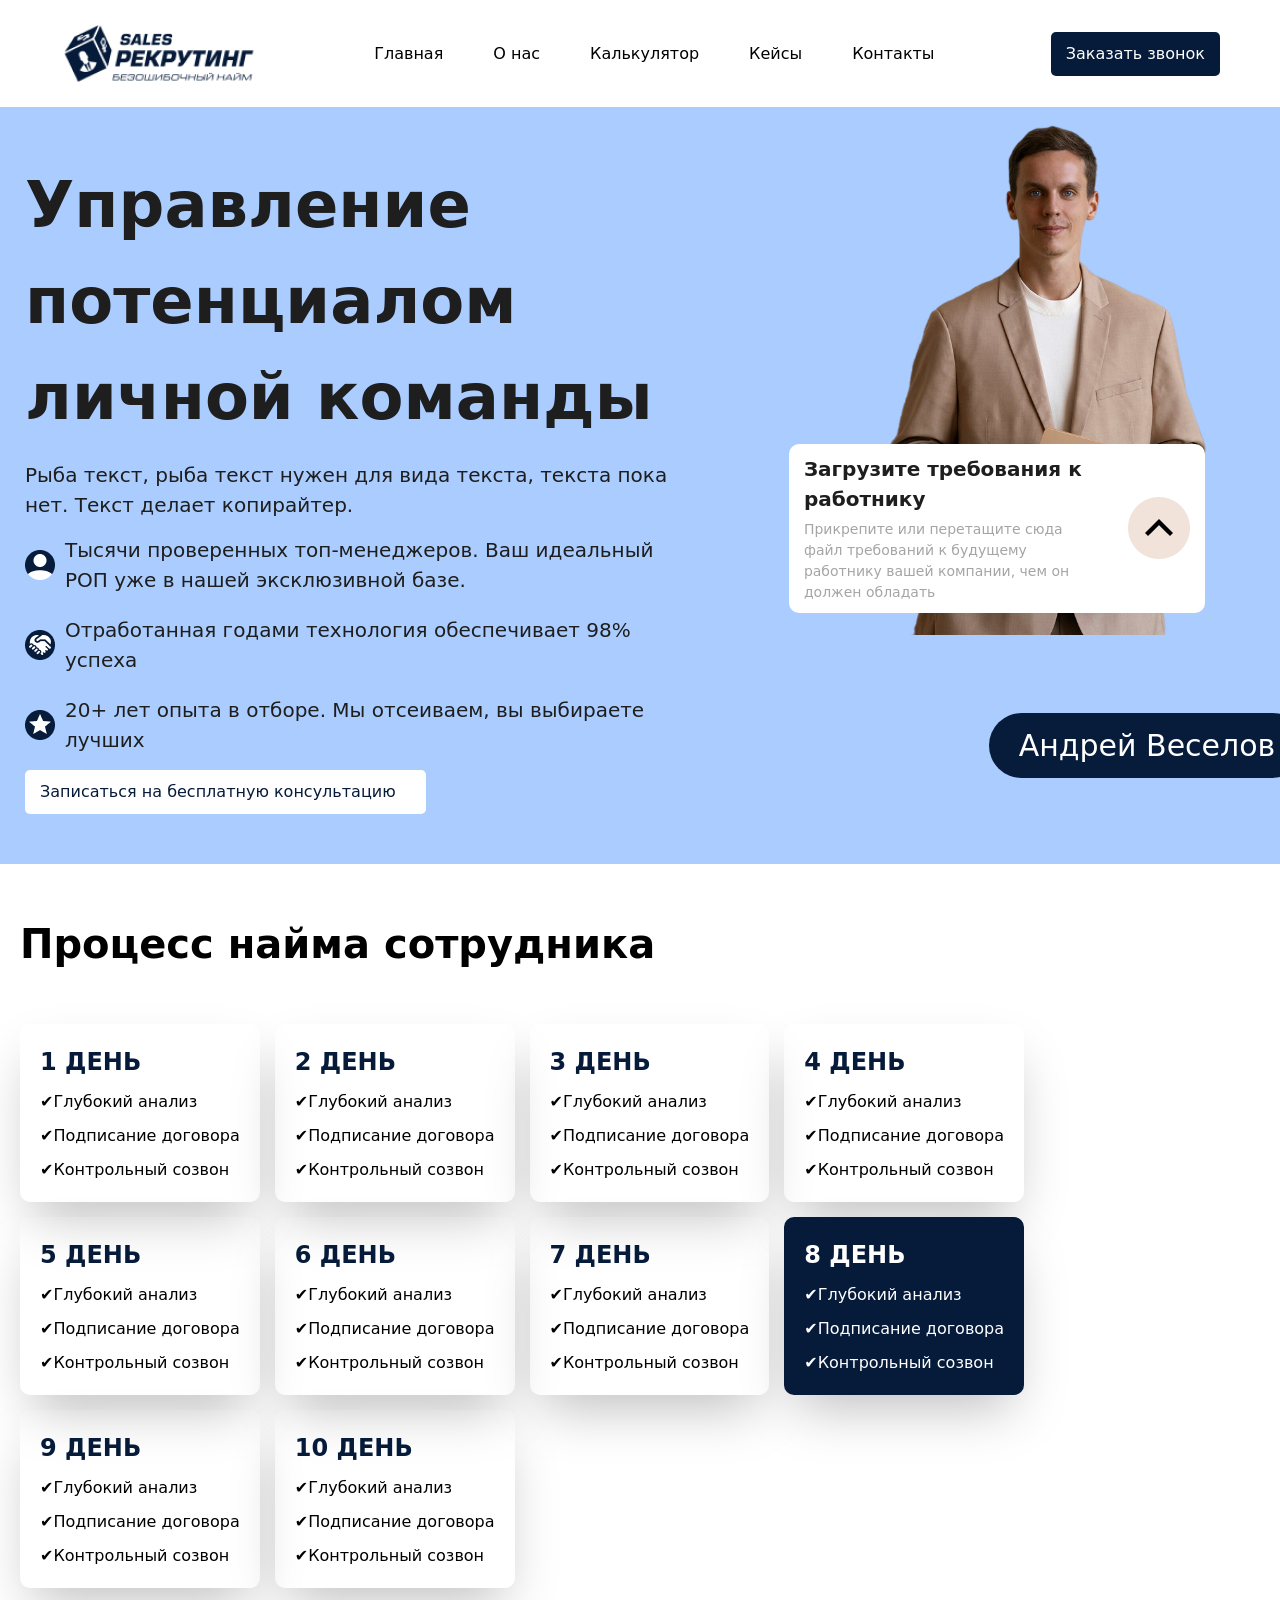
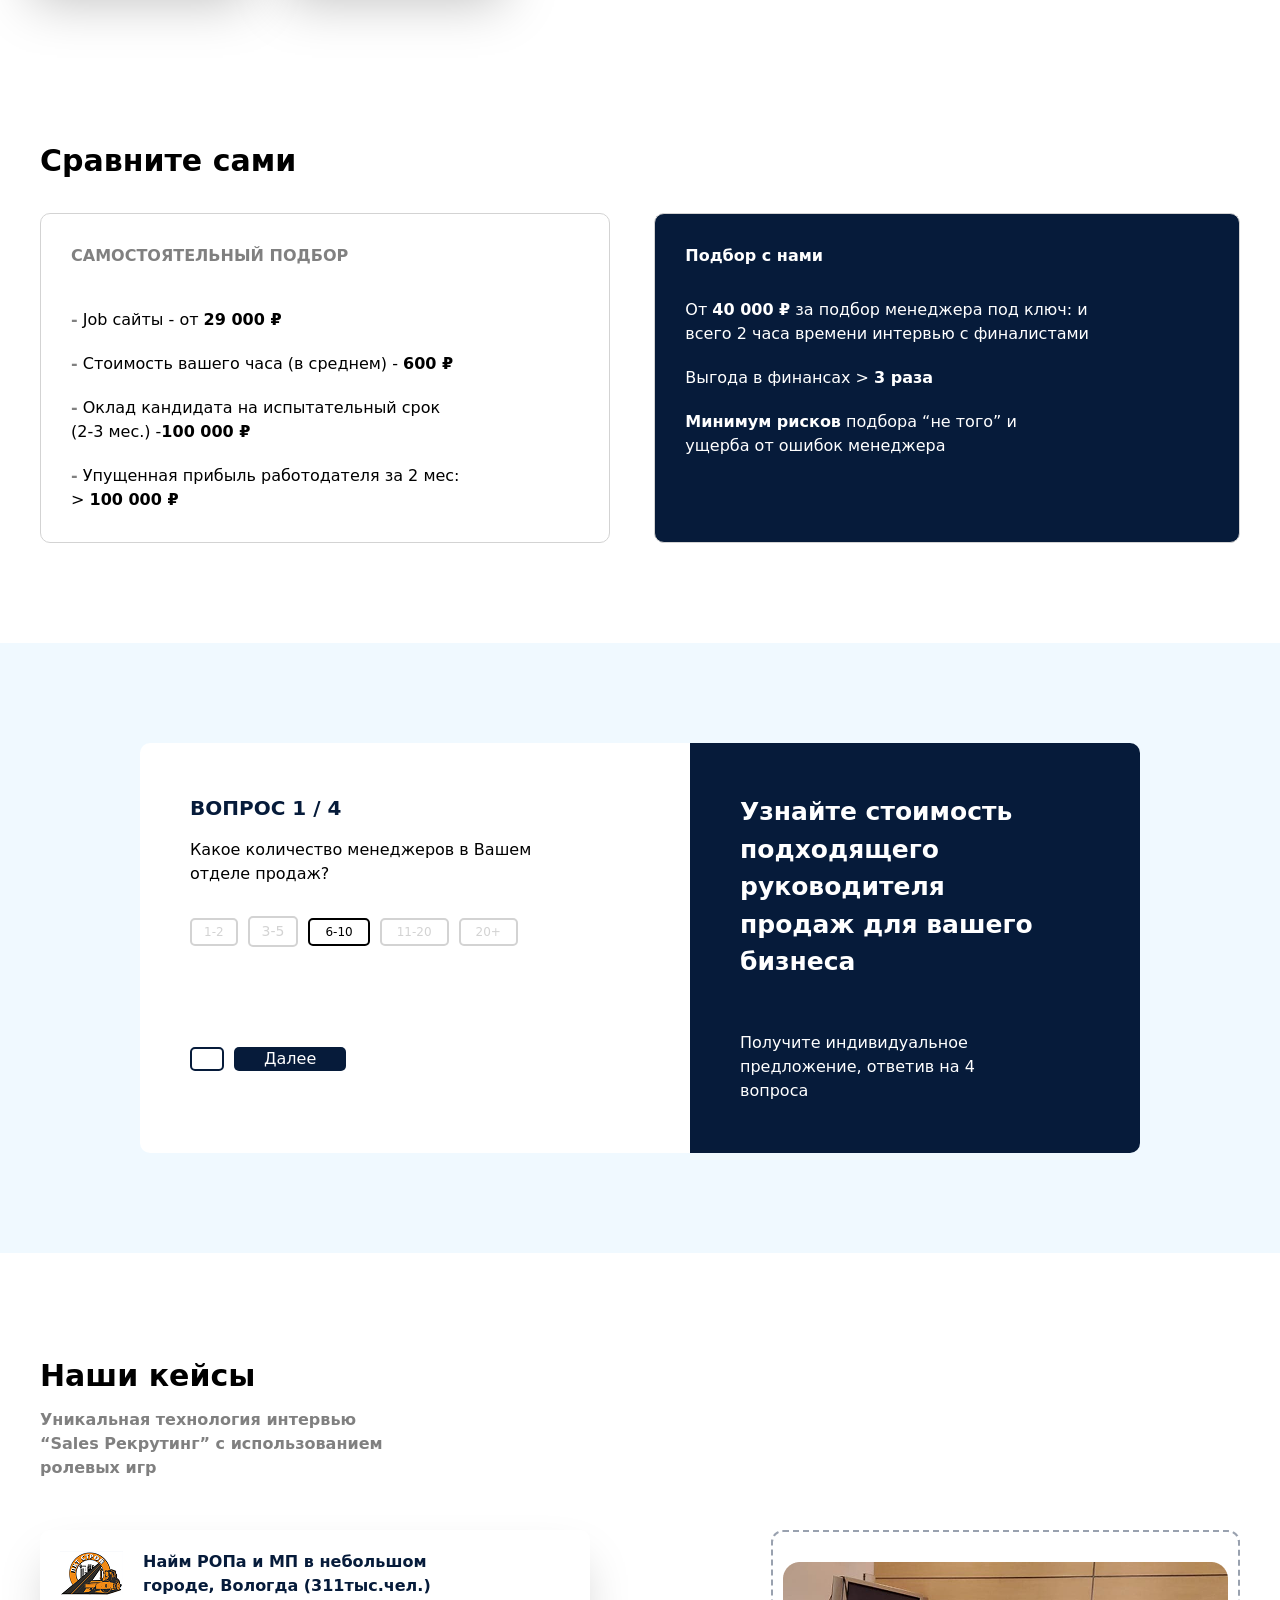
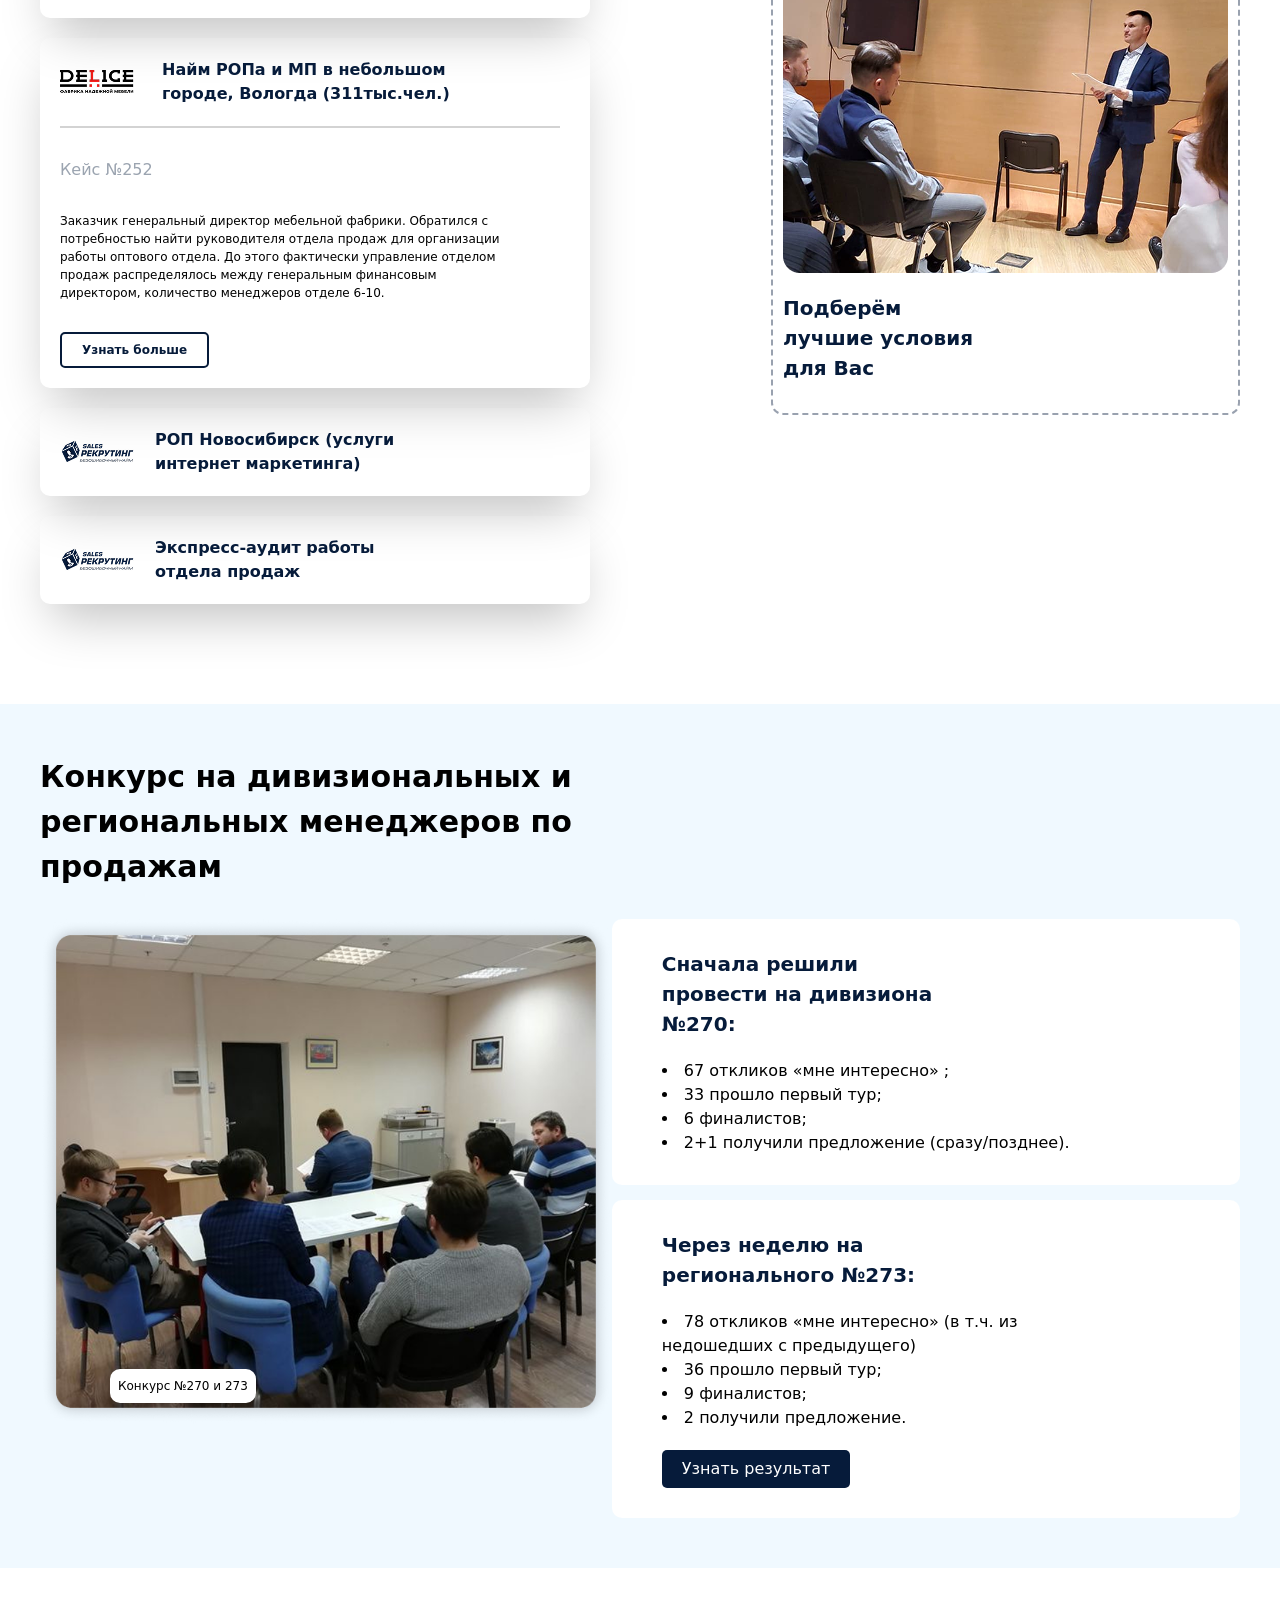
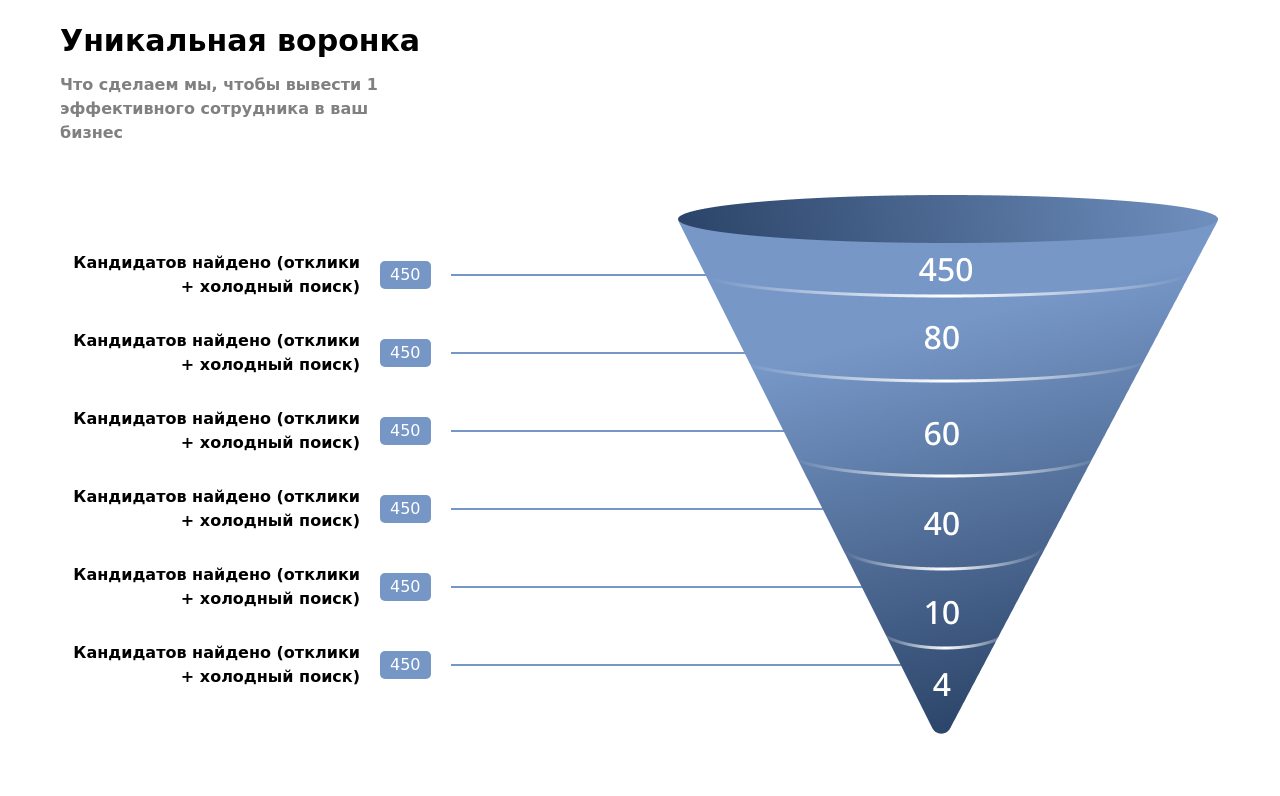
==== index.html @ 9e48c5f3 "8  commit" ====
<!doctype html>
<html lang="en">

<head>
    <meta charset="UTF-8" />
    <meta name="viewport" content="width=device-width, initial-scale=1.0" />
    <title>Document</title>

    <link rel="stylesheet" href="src/output.css" />

</head>

<body>
    <header class="max-w-300 m-auto flex justify-between items-center p-[20px]">
        <img src="src/image 3.png" alt="" />
        <nav class="hidden lg:flex items-center gap-[50px]">
            <p>Главная</p>
            <p>О нас</p>
            <p>Калькулятор</p>
            <p>Кейсы</p>
            <p>Контакты</p>
        </nav>
        <button
            class="bg-[#061B3A] lg:inline hidden text-[16px] text-white p-[10px_15px] flex items-center gap-[5px] rounded-[5px]">
            <i class="fa-solid fa-phone"></i> Заказать звонок
        </button>
        <nav class="lg:hidden">
            <i class="fa-solid fa-bars-staggered !lg:hidden"></i>
        </nav>
    </header>
    <main>
        <div class="bg-[#AACCFF] p-[50px_25px]">
            <section
                class="flex flex-col lg:flex-row items-center justify-between max-w-350 gap-[25px] lg:gap-[150px] m-auto">
                <aside class="flex items-start flex-col gap-[15px]">
                    <h1 class="text-[40px] lg:text-[64px] text-[#1E1E1E] font-black">
                        Управление потенциалом личной команды
                    </h1>
                    <p class="text-[16px] lg:text-[20px] text-[#1E1E1E]">
                        Рыба текст, рыба текст нужен для вида текста, текста пока нет.
                        Текст делает копирайтер.
                    </p>
                    <div class="flex flex-col items-start gap-[20px]">
                        <nav class="flex items-center gap-[10px]">
                            <img src="./src/wer.png" alt="" />
                            <p class="text-[16px] lg:text-[20px] text-[#1E1E1E]">
                                Тысячи проверенных топ-менеджеров. Ваш идеальный РОП уже в
                                нашей эксклюзивной базе.
                            </p>
                        </nav>
                        <nav class="flex items-center gap-[10px]">
                            <img src="./src/TWO.png" alt="" />
                            <p class="text-[16px] lg:text-[20px] text-[#1E1E1E]">
                                Отработанная годами технология обеспечивает 98% успеха
                            </p>
                        </nav>
                        <nav class="flex items-center gap-[10px]">
                            <img src="./src/gggh.png" alt="" />
                            <p class="text-[16px] lg:text-[20px] text-[#1E1E1E]">
                                20+ лет опыта в отборе. Мы отсеиваем, вы выбираете лучших
                            </p>
                        </nav>
                    </div>
                    <button
                        class="flex items-center gap-[15px] text-[#061B3A] text-[16px] font-medium bg-white p-[10px_15px] rounded-[5px]">
                        Записаться на бесплатную консультацию
                        <i class="fa-solid fa-arrow-right-long"></i>
                    </button>
                </aside>
                <aside class="flex items-center flex-col">
                    <img src="src/front-view-man-holding-documents 1.png"
                        class="lg:absolute top-[125px] relative lg:w-[25%]" alt="" />
                    <nav
                        class="flex items-center gap-[25px] bg-white p-[10px_15px] relative z-[1] lg:top-[75px] lg:right-[50px] bottom-[200px] rounded-[10px]">
                        <article class="flex flex-col gap-[5px]">
                            <h1 class="text-[20px] font-bold text-[#1E1E1E]">
                                Загрузите требования к работнику
                            </h1>
                            <p class="text-[14px] text-[#A5A5A5]">
                                Прикрепите или перетащите сюда файл требований к будущему
                                работнику вашей компании, чем он должен обладать
                            </p>
                        </article>
                        <img src="src/up.png" class="" alt="" />
                    </nav>
                    <h1
                        class="text-[30px] text-white p-[10px_30px] rounded-[50px] bg-[#071C3B] relative lg:top-[175px] lg:left-[100px] bottom-[150px]">
                        Андрей Веселов
                    </h1>
                </aside>
            </section>
        </div>
        <section class="flex lg:max-w-[1300px] m-auto gap-[50px] lg:items-start items-center flex-col p-[50px_20px]">
            <h1 class="text-[#000000] text-[40px] font-semibold text-center">
                Процесс найма сотрудника
            </h1>
            <div class="flex items-center gap-[15px] justify-center lg:justify-start flex-wrap">
                <nav class="flex flex-col gap-[10px] shadow-2xl p-[20px] rounded-[10px]">
                    <h1 class="text-[#061B3A] text-[24px] font-bold">1 ДЕНЬ</h1>
                    <article class="flex flex-col gap-[10px]">
                        <p class="text-[#000000] text-[16px]">
                            <span>✔</span>Глубокий анализ
                        </p>
                        <p class="text-[#000000] text-[16px]">
                            <span>✔</span>Подписание договора
                        </p>
                        <p class="text-[#000000] text-[16px]">
                            <span>✔</span>Контрольный созвон
                        </p>
                    </article>
                </nav>
                <nav class="flex flex-col gap-[10px] shadow-2xl p-[20px] rounded-[10px]">
                    <h1 class="text-[#061B3A] text-[24px] font-bold">2 ДЕНЬ</h1>
                    <article class="flex flex-col gap-[10px]">
                        <p class="text-[#000000] text-[16px]">
                            <span>✔</span>Глубокий анализ
                        </p>
                        <p class="text-[#000000] text-[16px]">
                            <span>✔</span>Подписание договора
                        </p>
                        <p class="text-[#000000] text-[16px]">
                            <span>✔</span>Контрольный созвон
                        </p>
                    </article>
                </nav>
                <nav class="flex flex-col gap-[10px] shadow-2xl p-[20px] rounded-[10px]">
                    <h1 class="text-[#061B3A] text-[24px] font-bold">3 ДЕНЬ</h1>
                    <article class="flex flex-col gap-[10px]">
                        <p class="text-[#000000] text-[16px]">
                            <span>✔</span>Глубокий анализ
                        </p>
                        <p class="text-[#000000] text-[16px]">
                            <span>✔</span>Подписание договора
                        </p>
                        <p class="text-[#000000] text-[16px]">
                            <span>✔</span>Контрольный созвон
                        </p>
                    </article>
                </nav>
                <nav class="flex flex-col gap-[10px] shadow-2xl p-[20px] rounded-[10px]">
                    <h1 class="text-[#061B3A] text-[24px] font-bold">4 ДЕНЬ</h1>
                    <article class="flex flex-col gap-[10px]">
                        <p class="text-[#000000] text-[16px]">
                            <span>✔</span>Глубокий анализ
                        </p>
                        <p class="text-[#000000] text-[16px]">
                            <span>✔</span>Подписание договора
                        </p>
                        <p class="text-[#000000] text-[16px]">
                            <span>✔</span>Контрольный созвон
                        </p>
                    </article>
                </nav>
                <nav class="flex flex-col gap-[10px] shadow-2xl p-[20px] rounded-[10px]">
                    <h1 class="text-[#061B3A] text-[24px] font-bold">5 ДЕНЬ</h1>
                    <article class="flex flex-col gap-[10px]">
                        <p class="text-[#000000] text-[16px]">
                            <span>✔</span>Глубокий анализ
                        </p>
                        <p class="text-[#000000] text-[16px]">
                            <span>✔</span>Подписание договора
                        </p>
                        <p class="text-[#000000] text-[16px]">
                            <span>✔</span>Контрольный созвон
                        </p>
                    </article>
                </nav>
                <nav class="flex flex-col gap-[10px] shadow-2xl p-[20px] rounded-[10px]">
                    <h1 class="text-[#061B3A] text-[24px] font-bold">6 ДЕНЬ</h1>
                    <article class="flex flex-col gap-[10px]">
                        <p class="text-[#000000] text-[16px]">
                            <span>✔</span>Глубокий анализ
                        </p>
                        <p class="text-[#000000] text-[16px]">
                            <span>✔</span>Подписание договора
                        </p>
                        <p class="text-[#000000] text-[16px]">
                            <span>✔</span>Контрольный созвон
                        </p>
                    </article>
                </nav>
                <nav class="flex flex-col gap-[10px] shadow-2xl p-[20px] rounded-[10px]">
                    <h1 class="text-[#061B3A] text-[24px] font-bold">7 ДЕНЬ</h1>
                    <article class="flex flex-col gap-[10px]">
                        <p class="text-[#000000] text-[16px]">
                            <span>✔</span>Глубокий анализ
                        </p>
                        <p class="text-[#000000] text-[16px]">
                            <span>✔</span>Подписание договора
                        </p>
                        <p class="text-[#000000] text-[16px]">
                            <span>✔</span>Контрольный созвон
                        </p>
                    </article>
                </nav>
                <nav class="flex flex-col gap-[10px] shadow-2xl p-[20px] rounded-[10px] bg-[#061B3A] text-white">
                    <h1 class="text-[24px] font-bold">8 ДЕНЬ</h1>
                    <article class="flex flex-col gap-[10px]">
                        <p class="text-[16px]"><span>✔</span>Глубокий анализ</p>
                        <p class="text-[16px]"><span>✔</span>Подписание договора</p>
                        <p class="text-[16px]"><span>✔</span>Контрольный созвон</p>
                    </article>
                </nav>
                <nav class="flex flex-col gap-[10px] shadow-2xl p-[20px] rounded-[10px]">
                    <h1 class="text-[#061B3A] text-[24px] font-bold">9 ДЕНЬ</h1>
                    <article class="flex flex-col gap-[10px]">
                        <p class="text-[#000000] text-[16px]">
                            <span>✔</span>Глубокий анализ
                        </p>
                        <p class="text-[#000000] text-[16px]">
                            <span>✔</span>Подписание договора
                        </p>
                        <p class="text-[#000000] text-[16px]">
                            <span>✔</span>Контрольный созвон
                        </p>
                    </article>
                </nav>
                <nav class="flex flex-col gap-[10px] shadow-2xl p-[20px] rounded-[10px]">
                    <h1 class="text-[#061B3A] text-[24px] font-bold">10 ДЕНЬ</h1>
                    <article class="flex flex-col gap-[10px]">
                        <p class="text-[#000000] text-[16px]">
                            <span>✔</span>Глубокий анализ
                        </p>
                        <p class="text-[#000000] text-[16px]">
                            <span>✔</span>Подписание договора
                        </p>
                        <p class="text-[#000000] text-[16px]">
                            <span>✔</span>Контрольный созвон
                        </p>
                    </article>
                </nav>
            </div>
        </section>
        <section class="max-w-300 m-auto flex flex-col gap-[30px] lg:p-[100px_0px] p-[50px_20px]">
            <p class="text-[30px] font-bold">Сравните сами</p>
            <div class="flex flex-col gap-[30px] lg:flex-row lg:justify-between items-start">
                <div
                    class="flex flex-col gap-[40px] border border-[lightgray] rounded-[10px] py-[30px] pl-[30px] lg:pr-[150px] pr-[10px]">
                    <p class="text-[gray] font-bold text-[16px] w-[100%]">
                        САМОСТОЯТЕЛЬНЫЙ ПОДБОР
                    </p>
                    <nav class="flex flex-col items-start gap-[20px]">
                        <p>
                            <span class="font-bold text-[gray]">-</span> Job сайты - от
                            <span class="font-bold">29 000 ₽</span>
                        </p>
                        <p>
                            <span class="font-bold text-[gray]">-</span> Стоимость вашего
                            часа (в среднем) - <span class="font-bold">600 ₽</span>
                        </p>
                        <p>
                            <span class="font-bold text-[gray]">-</span> Оклад кандидата на
                            испытательный срок <br />
                            (2-3 мес.) -<span class="font-bold">100 000 ₽</span>
                        </p>
                        <p>
                            <span class="font-bold text-[gray]">-</span> Упущенная прибыль
                            работодателя за 2 мес: <br />
                            > <span class="font-bold">100 000 ₽</span>
                        </p>
                    </nav>
                </div>
                <div
                    class="flex flex-col gap-[30px] border h-[330px] border-[lightgray] rounded-[10px] p-[30px_10px_30px_30px] lg:pr-[150px] bg-[#061B3A]">
                    <p class="text-[gray] font-bold text-[16px] text-[white]">
                        Подбор с нами
                    </p>
                    <nav class="flex flex-col items-start gap-[20px]">
                        <p class="text-[white]">
                            <i class="fa-solid fa-check"></i> От
                            <span class="font-bold">40 000 ₽</span> за подбор менеджера под
                            ключ: и <br />
                            всего 2 часа времени интервью с финалистами
                        </p>
                        <p class="text-white">
                            <i class="fa-solid fa-check"></i> Выгода в финансах >
                            <span class="font-bold">3 раза</span>
                        </p>
                        <p class="text-[white]">
                            <i class="fa-solid fa-check"></i>
                            <span class="font-bold">Минимум рисков</span> подбора “не того”
                            и <br />
                            <span>ущерба</span> от ошибок менеджера
                        </p>
                    </nav>
                </div>
            </div>
        </section>
        <div class="bg-[#F0F9FF]">
            <section class="max-w-300 m-auto flex flex-col lg:p-[100px_0px] p-[50px_20px]">
                <div class="flex flex-col-reverse lg:flex-row lg:justify-center">
                    <div
                        class="flex flex-col gap-[30px] items-start bg-[white] py-[50px] pl-[50px] pr-[150px] rounded-[0px_0px_10px_10px] lg:rounded-[10px_0px_0px_10px]">
                        <nav class="flex flex-col gap-[15px]">
                            <h1 class="font-bold text-[20px] text-[#061B3A]">
                                ВОПРОС 1 / 4
                            </h1>
                            <p class="text-[16px] lg:w-[350px]">
                                Какое количество менеджеров в Вашем отделе продаж?
                            </p>
                        </nav>
                        <div class="flex flex-col gap-[100px]">
                            <nav class="gap-[10px] hidden lg:flex items-center">
                                <button
                                    class="border-[2px] border-[lightgray] text-[lightgray] p-[3px_12px] rounded-[5px] text-[12px]">
                                    1-2
                                </button>
                                <button
                                    class="border-[2px] border-[lightgray] text-[lightgray] p-[3px_12px] rounded-[5px] text-[14px]">
                                    3-5
                                </button>
                                <button
                                    class="border-[2px] border-[black] text-[black] p-[3px_15px] rounded-[5px] text-[12px]">
                                    6-10
                                </button>
                                <button
                                    class="border-[2px] border-[lightgray] text-[lightgray] p-[3px_15px] rounded-[5px] text-[12px]">
                                    11-20
                                </button>
                                <button
                                    class="border-[2px] border-[lightgray] text-[lightgray] p-[3px_15px] rounded-[5px] text-[12px]">
                                    20+
                                </button>
                            </nav>
                            <nav class="flex gap-[10px]">
                                <button class="border-[2px] border-[#061B3A] p-[10px_15px] rounded-[5px]">
                                    <i class="fa-solid fa-arrow-left text-[#061b3a]"></i>
                                </button>
                                <button class="text-white bg-[#061B3A] px-[30px] rounded-[5px]">
                                    Далее
                                    <i class="fa-solid fa-arrow-right-long"></i>
                                </button>
                            </nav>
                        </div>
                    </div>
                    <div
                        class="flex flex-col bg-[#061B3A] py-[50px] pr-[100px] pl-[50px] rounded-[10px_10px_0px_0px] lg:rounded-[0px_10px_10px_0px] rounded-bl-none gap-[50px]">
                        <h1 class="font-bold text-[white] lg:w-[300px] text-[25px]">
                            Узнайте стоимость подходящего руководителя продаж для вашего
                            бизнеса
                        </h1>
                        <p class="text-[white] lg:w-[250px]">
                            Получите индивидуальное предложение, ответив на 4 вопроса
                        </p>
                    </div>
                </div>
            </section>

        </div>
        <section class="max-w-300 m-auto flex flex-col gap-[50px] lg:p-[100px_0] p-[50px_20px]">
            <div class="flex flex-col gap-[10px]">
                <h1 class="text-[30px] font-bold">Наши кейсы</h1>
                <p class="text-[gray] lg:w-[350px] font-bold">
                    Уникальная технология интервью “Sales Рекрутинг” с использованием
                    ролевых игр
                </p>
            </div>
            <div class="flex flex-col lg:flex-row lg:justify-between lg:items-start gap-[30px]">
                <aside class="flex flex-col gap-[20px] lg:w-[550px]">
                    <nav class="flex items-center shadow-2xl p-[20px] gap-[50px] rounded-[10px]">
                        <article class="flex gap-[20px] items-center">
                            <img class="hidden lg:inline" src="./src/image 13.png" alt="" />
                            <h1 class="text-[#061B3A] font-bold lg:w-[350px] lg:text-[16px] text-[14px]">
                                Найм РОПа и МП в небольшом городе, Вологда (311тыс.чел.)
                            </h1>
                        </article>
                        <i class="fa-solid fa-angle-down text-[20px] text-black"></i>
                    </nav>
                    <div class="flex flex-col items-start shadow-2xl p-[20px] gap-[20px] rounded-[10px]">
                        <div class="flex gap-[28px] items-center">
                            <img class="hidden lg:inline" src="./src/image 14.png" alt="" />
                            <h1 class="text-[#061B3A] font-bold lg:w-[350px]">
                                Найм РОПа и МП в небольшом городе, Вологда (311тыс.чел.)
                            </h1>
                            <i class="fa-solid fa-angle-up text-[gray] text-[20px]"></i>
                        </div>
                        <div class="flex flex-col items-start gap-[30px] hidden lg:flex">
                            <hr class="border-[lightgray] border lg:w-[500px]" />
                            <p class="text-[#9BA4B0]">Кейс №252</p>
                            <p class="lg:w-[470px] text-[12px]">
                                Заказчик генеральный директор мебельной фабрики. Обратился с
                                потребностью найти руководителя отдела продаж для организации
                                работы оптового отдела. До этого фактически управление отделом
                                продаж распределялось между генеральным финансовым
                                директором, количество менеджеров отделе 6-10.
                            </p>
                            <button
                                class="border-[2px] border-[#061B3A] text-[#061B3A] p-[7px_20px] rounded-[5px] text-[12px] font-bold">
                                Узнать больше
                                <i class="fa-solid fa-arrow-right-long text-[#061b3a]"></i>
                            </button>
                        </div>
                    </div>
                    <nav class="flex items-center shadow-2xl p-[20px] lg:gap-[130px] rounded-[10px] gap-[20px]">
                        <article class="flex gap-[20px] items-center">
                            <img class="hidden lg:inline" src="./src/image 15.png" alt="" />
                            <h1 class="text-[#061B3A] font-bold lg:w-[250px]">
                                РОП Новосибирск (услуги интернет маркетинга)
                            </h1>
                        </article>
                        <i class="fa-solid fa-angle-down text-[20px] text-black"></i>
                    </nav>
                    <nav class="flex items-center shadow-2xl p-[20px] lg:gap-[150px] rounded-[10px] gap-[20px]">
                        <article class="flex gap-[20px] items-center">
                            <img class="hidden lg:inline" src="./src/image 15.png" alt="" />
                            <h1 class="text-[#061B3A] font-bold lg:w-[230px]">
                                Экспресс-аудит работы отдела продаж
                            </h1>
                        </article>
                        <i class="fa-solid fa-angle-down text-[20px] text-black"></i>
                    </nav>
                </aside>
                <div
                    class="flex flex-col gap-[20px] items-start border-2 border-dashed border-gray-400 rounded-xl p-[30px_10px]">
                    <img src="./src/Rectangle 81.png" alt="" />
                    <h1 class="font-bold text-[#061B3A] lg:w-[200px] text-[20px]">
                        Подберём лучшие условия для Вас
                    </h1>
                </div>
            </div>
        </section>
        <div class="bg-[#F0F9FF]">
            <section class="max-w-300 m-auto flex flex-col gap-[30px] lg:p-[50px_0] p-[50px_20px]">
                <h1 class="font-bold text-[30px] lg:w-[700px]">
                    Конкурс на дивизиональных и региональных менеджеров по продажам
                </h1>
                <div class="flex flex-col lg:flex-row lg:justify-between items-start">
                    <div class="flex flex-col relative items-start">
                        <img class="hidden lg:flex" src="./src/Rectangle 24.png" alt="" />
                        <p
                            class="bg-[white] p-[8px] rounded-[10px] text-[12px] absolute top-[450px] left-[70px] hidden lg:flex">
                            Конкурс №270 и 273
                        </p>
                    </div>
                    <div class="flex flex-col gap-[15px]">
                        <art
                            class="flex flex-col gap-[20px] items-start bg-[white] py-[30px] pl-[50px] lg:pr-[150px] pr-[20px] rounded-[10px]">
                            <h1 class="font-bold text-[20px] text-[#061B3A] lg:w-[300px]">
                                Сначала решили провести на дивизиона №270:
                            </h1>
                            <ul class="list-disc list-inside">
                                <li>67 откликов «мне интересно» ;</li>
                                <li>33 прошло первый тур;</li>
                                <li>6 финалистов;</li>
                                <li>2+1 получили предложение (сразу/позднее).</li>
                            </ul>
                        </art>
                        <art
                            class="flex flex-col gap-[20px] items-start bg-[white] py-[30px] pl-[50px] lg:pr-[150px] rounded-[10px]">
                            <h1 class="font-bold text-[20px] text-[#061B3A] lg:w-[300px]">
                                Через неделю на регионального №273:
                            </h1>
                            <ul class="list-disc list-inside">
                                <li>
                                    78 откликов «мне интересно» (в т.ч. из недошедших с
                                    предыдущего)
                                </li>
                                <li>36 прошло первый тур;</li>
                                <li>9 финалистов;</li>
                                <li>2 получили предложение.</li>
                            </ul>
                            <button class="bg-[#061B3A] text-[white] p-[7px_20px] rounded-[5px]">
                                Узнать результат
                                <i class="fa-solid fa-arrow-right-long"></i>
                            </button>
                        </art>
                    </div>
                </div>
            </section>
        </div>
        <section class="max-w-300 m-auto flex flex-col gap-[50px] lg:p[100px_0] p-[50px_20px]">
            <div class="flex flex-col gap-[10px]">
                <h1 class="text-[30px] font-bold">Уникальная воронка</h1>
                <p class="text-[gray] lg:w-[350px] font-bold">
                    Что сделаем мы, чтобы вывести 1 эффективного сотрудника в ваш бизнес
                </p>
            </div>
            <div class="flex flex-col-reverse gap-[30px] lg:flex-row lg:justify-between lg:items-center">
                <aside class="flex flex-col gap-[30px]">
                    <div class="flex gap-[20px] items-center">
                        <nav class="flex gap-[20px] justify-start items-center">
                            <p class="font-bold text-end lg:w-[300px]">
                                Кандидатов найдено (отклики + холодный поиск)
                            </p>
                            <p class="bg-[#7696C6] text-[white] p-[2px_10px] rounded-[5px]">
                                450
                            </p>
                        </nav>
                        <img class="hidden lg:flex" src="./src/Line 4.png" alt="" />
                    </div>
                    <div class="flex gap-[20px] items-center">
                        <nav class="flex gap-[20px] justify-start items-center">
                            <p class="font-bold text-end lg:w-[300px]">
                                Кандидатов найдено (отклики + холодный поиск)
                            </p>
                            <p class="bg-[#7696C6] text-[white] p-[2px_10px] rounded-[5px]">
                                450
                            </p>
                        </nav>
                        <img class="hidden lg:flex" src="./src/Line 4.png" alt="" />
                    </div>
                    <div class="flex gap-[20px] items-center">
                        <nav class="flex gap-[20px] justify-start items-center">
                            <p class="font-bold text-end lg:w-[300px]">
                                Кандидатов найдено (отклики + холодный поиск)
                            </p>
                            <p class="bg-[#7696C6] text-[white] p-[2px_10px] rounded-[5px]">
                                450
                            </p>
                        </nav>
                        <img class="hidden lg:flex" src="./src/Line 4.png" alt="" />
                    </div>
                    <div class="flex gap-[20px] items-center">
                        <nav class="flex gap-[20px] justify-start items-center">
                            <p class="font-bold text-end lg:w-[300px]">
                                Кандидатов найдено (отклики + холодный поиск)
                            </p>
                            <p class="bg-[#7696C6] text-[white] p-[2px_10px] rounded-[5px]">
                                450
                            </p>
                        </nav>
                        <img class="hidden lg:flex" src="./src/Line 4.png" alt="" />
                    </div>
                    <div class="flex gap-[20px] items-center">
                        <nav class="flex gap-[20px] justify-start items-center">
                            <p class="font-bold text-end lg:w-[300px]">
                                Кандидатов найдено (отклики + холодный поиск)
                            </p>
                            <p class="bg-[#7696C6] text-[white] p-[2px_10px] rounded-[5px]">
                                450
                            </p>
                        </nav>
                        <img class="hidden lg:flex" src="./src/Line 4.png" alt="" />
                    </div>
                    <div class="flex gap-[20px] items-center">
                        <nav class="flex gap-[20px] justify-start items-center">
                            <p class="font-bold text-end lg:w-[300px]">
                                Кандидатов найдено (отклики + холодный поиск)
                            </p>
                            <p class="bg-[#7696C6] text-[white] p-[2px_10px] rounded-[5px]">
                                450
                            </p>
                        </nav>
                        <img class="hidden lg:flex" src="./src/Line 4.png" alt="" />
                    </div>
                </aside>
                <img src="./src/Group 51.png" alt="" />
            </div>
        </section>
    </main>
---- src/output.css ----
/*! tailwindcss v4.2.2 | MIT License | https://tailwindcss.com */
@layer properties;
@layer theme, base, components, utilities;
@layer theme {
  :root, :host {
    --font-sans: ui-sans-serif, system-ui, sans-serif, "Apple Color Emoji",
      "Segoe UI Emoji", "Segoe UI Symbol", "Noto Color Emoji";
    --font-mono: ui-monospace, SFMono-Regular, Menlo, Monaco, Consolas, "Liberation Mono",
      "Courier New", monospace;
    --color-gray-400: oklch(70.7% 0.022 261.325);
    --color-gray-500: oklch(55.1% 0.027 264.364);
    --color-gray-600: oklch(44.6% 0.03 256.802);
    --color-black: #000;
    --color-white: #fff;
    --spacing: 0.25rem;
    --font-weight-medium: 500;
    --font-weight-semibold: 600;
    --font-weight-bold: 700;
    --font-weight-black: 900;
    --radius-xl: 0.75rem;
    --default-font-family: var(--font-sans);
    --default-mono-font-family: var(--font-mono);
  }
}
@layer base {
  *, ::after, ::before, ::backdrop, ::file-selector-button {
    box-sizing: border-box;
    margin: 0;
    padding: 0;
    border: 0 solid;
  }
  html, :host {
    line-height: 1.5;
    -webkit-text-size-adjust: 100%;
    tab-size: 4;
    font-family: var(--default-font-family, ui-sans-serif, system-ui, sans-serif, "Apple Color Emoji", "Segoe UI Emoji", "Segoe UI Symbol", "Noto Color Emoji");
    font-feature-settings: var(--default-font-feature-settings, normal);
    font-variation-settings: var(--default-font-variation-settings, normal);
    -webkit-tap-highlight-color: transparent;
  }
  hr {
    height: 0;
    color: inherit;
    border-top-width: 1px;
  }
  abbr:where([title]) {
    -webkit-text-decoration: underline dotted;
    text-decoration: underline dotted;
  }
  h1, h2, h3, h4, h5, h6 {
    font-size: inherit;
    font-weight: inherit;
  }
  a {
    color: inherit;
    -webkit-text-decoration: inherit;
    text-decoration: inherit;
  }
  b, strong {
    font-weight: bolder;
  }
  code, kbd, samp, pre {
    font-family: var(--default-mono-font-family, ui-monospace, SFMono-Regular, Menlo, Monaco, Consolas, "Liberation Mono", "Courier New", monospace);
    font-feature-settings: var(--default-mono-font-feature-settings, normal);
    font-variation-settings: var(--default-mono-font-variation-settings, normal);
    font-size: 1em;
  }
  small {
    font-size: 80%;
  }
  sub, sup {
    font-size: 75%;
    line-height: 0;
    position: relative;
    vertical-align: baseline;
  }
  sub {
    bottom: -0.25em;
  }
  sup {
    top: -0.5em;
  }
  table {
    text-indent: 0;
    border-color: inherit;
    border-collapse: collapse;
  }
  :-moz-focusring {
    outline: auto;
  }
  progress {
    vertical-align: baseline;
  }
  summary {
    display: list-item;
  }
  ol, ul, menu {
    list-style: none;
  }
  img, svg, video, canvas, audio, iframe, embed, object {
    display: block;
    vertical-align: middle;
  }
  img, video {
    max-width: 100%;
    height: auto;
  }
  button, input, select, optgroup, textarea, ::file-selector-button {
    font: inherit;
    font-feature-settings: inherit;
    font-variation-settings: inherit;
    letter-spacing: inherit;
    color: inherit;
    border-radius: 0;
    background-color: transparent;
    opacity: 1;
  }
  :where(select:is([multiple], [size])) optgroup {
    font-weight: bolder;
  }
  :where(select:is([multiple], [size])) optgroup option {
    padding-inline-start: 20px;
  }
  ::file-selector-button {
    margin-inline-end: 4px;
  }
  ::placeholder {
    opacity: 1;
  }
  @supports (not (-webkit-appearance: -apple-pay-button))  or (contain-intrinsic-size: 1px) {
    ::placeholder {
      color: currentcolor;
      @supports (color: color-mix(in lab, red, red)) {
        color: color-mix(in oklab, currentcolor 50%, transparent);
      }
    }
  }
  textarea {
    resize: vertical;
  }
  ::-webkit-search-decoration {
    -webkit-appearance: none;
  }
  ::-webkit-date-and-time-value {
    min-height: 1lh;
    text-align: inherit;
  }
  ::-webkit-datetime-edit {
    display: inline-flex;
  }
  ::-webkit-datetime-edit-fields-wrapper {
    padding: 0;
  }
  ::-webkit-datetime-edit, ::-webkit-datetime-edit-year-field, ::-webkit-datetime-edit-month-field, ::-webkit-datetime-edit-day-field, ::-webkit-datetime-edit-hour-field, ::-webkit-datetime-edit-minute-field, ::-webkit-datetime-edit-second-field, ::-webkit-datetime-edit-millisecond-field, ::-webkit-datetime-edit-meridiem-field {
    padding-block: 0;
  }
  ::-webkit-calendar-picker-indicator {
    line-height: 1;
  }
  :-moz-ui-invalid {
    box-shadow: none;
  }
  button, input:where([type="button"], [type="reset"], [type="submit"]), ::file-selector-button {
    appearance: button;
  }
  ::-webkit-inner-spin-button, ::-webkit-outer-spin-button {
    height: auto;
  }
  [hidden]:where(:not([hidden="until-found"])) {
    display: none !important;
  }
}
@layer utilities {
  .absolute {
    position: absolute;
  }
  .relative {
    position: relative;
  }
  .top-\[125px\] {
    top: 125px;
  }
  .top-\[450px\] {
    top: 450px;
  }
  .bottom-\[150px\] {
    bottom: 150px;
  }
  .bottom-\[200px\] {
    bottom: 200px;
  }
  .left-\[70px\] {
    left: 70px;
  }
  .z-\[1\] {
    z-index: 1;
  }
  .m-auto {
    margin: auto;
  }
  .mt-\[8px\] {
    margin-top: 8px;
  }
  .mb-\[16px\] {
    margin-bottom: 16px;
  }
  .mb-\[24px\] {
    margin-bottom: 24px;
  }
  .mb-\[40px\] {
    margin-bottom: 40px;
  }
  .ml-\[20px\] {
    margin-left: 20px;
  }
  .flex {
    display: flex;
  }
  .grid {
    display: grid;
  }
  .hidden {
    display: none;
  }
  .table {
    display: table;
  }
  .h-\[4px\] {
    height: 4px;
  }
  .h-\[100px\] {
    height: 100px;
  }
  .h-\[300px\] {
    height: 300px;
  }
  .h-\[330px\] {
    height: 330px;
  }
  .h-\[340px\] {
    height: 340px;
  }
  .h-\[350px\] {
    height: 350px;
  }
  .h-\[500px\] {
    height: 500px;
  }
  .h-\[600px\] {
    height: 600px;
  }
  .w-\[4px\] {
    width: 4px;
  }
  .w-\[100\%\] {
    width: 100%;
  }
  .max-w-300 {
    max-width: calc(var(--spacing) * 300);
  }
  .max-w-350 {
    max-width: calc(var(--spacing) * 350);
  }
  .border-collapse {
    border-collapse: collapse;
  }
  .resize {
    resize: both;
  }
  .list-inside {
    list-style-position: inside;
  }
  .list-disc {
    list-style-type: disc;
  }
  .grid-cols-1 {
    grid-template-columns: repeat(1, minmax(0, 1fr));
  }
  .grid-cols-2 {
    grid-template-columns: repeat(2, minmax(0, 1fr));
  }
  .flex-col {
    flex-direction: column;
  }
  .flex-col-reverse {
    flex-direction: column-reverse;
  }
  .flex-wrap {
    flex-wrap: wrap;
  }
  .items-center {
    align-items: center;
  }
  .items-start {
    align-items: flex-start;
  }
  .justify-between {
    justify-content: space-between;
  }
  .justify-center {
    justify-content: center;
  }
  .justify-start {
    justify-content: flex-start;
  }
  .gap-\[5px\] {
    gap: 5px;
  }
  .gap-\[10px\] {
    gap: 10px;
  }
  .gap-\[12px\] {
    gap: 12px;
  }
  .gap-\[15px\] {
    gap: 15px;
  }
  .gap-\[20px\] {
    gap: 20px;
  }
  .gap-\[25px\] {
    gap: 25px;
  }
  .gap-\[28px\] {
    gap: 28px;
  }
  .gap-\[30px\] {
    gap: 30px;
  }
  .gap-\[40px\] {
    gap: 40px;
  }
  .gap-\[50px\] {
    gap: 50px;
  }
  .gap-\[100px\] {
    gap: 100px;
  }
  .space-y-\[8px\] {
    :where(& > :not(:last-child)) {
      --tw-space-y-reverse: 0;
      margin-block-start: calc(8px * var(--tw-space-y-reverse));
      margin-block-end: calc(8px * calc(1 - var(--tw-space-y-reverse)));
    }
  }
  .gap-x-\[20px\] {
    column-gap: 20px;
  }
  .gap-x-\[40px\] {
    column-gap: 40px;
  }
  .rounded-\[0px_0px_10px_10px\] {
    border-radius: 0px 0px 10px 10px;
  }
  .rounded-\[5px\] {
    border-radius: 5px;
  }
  .rounded-\[10px\] {
    border-radius: 10px;
  }
  .rounded-\[10px_10px_0px_0px\] {
    border-radius: 10px 10px 0px 0px;
  }
  .rounded-\[24px\] {
    border-radius: 24px;
  }
  .rounded-\[50px\] {
    border-radius: 50px;
  }
  .rounded-full {
    border-radius: calc(infinity * 1px);
  }
  .rounded-xl {
    border-radius: var(--radius-xl);
  }
  .rounded-bl-none {
    border-bottom-left-radius: 0;
  }
  .border {
    border-style: var(--tw-border-style);
    border-width: 1px;
  }
  .border-2 {
    border-style: var(--tw-border-style);
    border-width: 2px;
  }
  .border-\[2px\] {
    border-style: var(--tw-border-style);
    border-width: 2px;
  }
  .border-l-\[8px\] {
    border-left-style: var(--tw-border-style);
    border-left-width: 8px;
  }
  .border-dashed {
    --tw-border-style: dashed;
    border-style: dashed;
  }
  .border-\[\#061B3A\] {
    border-color: #061B3A;
  }
  .border-\[\#FF2424\] {
    border-color: #FF2424;
  }
  .border-\[black\] {
    border-color: black;
  }
  .border-\[lightgray\] {
    border-color: lightgray;
  }
  .border-gray-400 {
    border-color: var(--color-gray-400);
  }
  .border-white {
    border-color: var(--color-white);
  }
  .bg-\[\#061B3A\] {
    background-color: #061B3A;
  }
  .bg-\[\#071C3B\] {
    background-color: #071C3B;
  }
  .bg-\[\#7696C6\] {
    background-color: #7696C6;
  }
  .bg-\[\#AACCFF\] {
    background-color: #AACCFF;
  }
  .bg-\[\#F0F9FF\] {
    background-color: #F0F9FF;
  }
  .bg-\[white\] {
    background-color: white;
  }
  .bg-black {
    background-color: var(--color-black);
  }
  .bg-white {
    background-color: var(--color-white);
  }
  .p-\[2px_10px\] {
    padding: 2px 10px;
  }
  .p-\[3px_12px\] {
    padding: 3px 12px;
  }
  .p-\[3px_15px\] {
    padding: 3px 15px;
  }
  .p-\[7px_20px\] {
    padding: 7px 20px;
  }
  .p-\[8px\] {
    padding: 8px;
  }
  .p-\[10px\] {
    padding: 10px;
  }
  .p-\[10px_15px\] {
    padding: 10px 15px;
  }
  .p-\[10px_30px\] {
    padding: 10px 30px;
  }
  .p-\[20px\] {
    padding: 20px;
  }
  .p-\[20px_40px\] {
    padding: 20px 40px;
  }
  .p-\[30px_10px\] {
    padding: 30px 10px;
  }
  .p-\[30px_10px_30px_30px\] {
    padding: 30px 10px 30px 30px;
  }
  .p-\[32px\] {
    padding: 32px;
  }
  .p-\[50px_20px\] {
    padding: 50px 20px;
  }
  .p-\[50px_25px\] {
    padding: 50px 25px;
  }
  .p-\[50px_100px_25px_50px\] {
    padding: 50px 100px 25px 50px;
  }
  .p-\[50px_100px_50px_50px\] {
    padding: 50px 100px 50px 50px;
  }
  .px-\[30px\] {
    padding-inline: 30px;
  }
  .px-\[40px\] {
    padding-inline: 40px;
  }
  .py-\[30px\] {
    padding-block: 30px;
  }
  .py-\[50px\] {
    padding-block: 50px;
  }
  .py-\[60px\] {
    padding-block: 60px;
  }
  .pt-\[4px\] {
    padding-top: 4px;
  }
  .pr-\[10px\] {
    padding-right: 10px;
  }
  .pr-\[20px\] {
    padding-right: 20px;
  }
  .pr-\[100px\] {
    padding-right: 100px;
  }
  .pr-\[150px\] {
    padding-right: 150px;
  }
  .pb-\[10px\] {
    padding-bottom: 10px;
  }
  .pl-\[30px\] {
    padding-left: 30px;
  }
  .pl-\[50px\] {
    padding-left: 50px;
  }
  .text-center {
    text-align: center;
  }
  .text-end {
    text-align: end;
  }
  .text-\[12px\] {
    font-size: 12px;
  }
  .text-\[14px\] {
    font-size: 14px;
  }
  .text-\[15px\] {
    font-size: 15px;
  }
  .text-\[16px\] {
    font-size: 16px;
  }
  .text-\[18px\] {
    font-size: 18px;
  }
  .text-\[20px\] {
    font-size: 20px;
  }
  .text-\[24px\] {
    font-size: 24px;
  }
  .text-\[25px\] {
    font-size: 25px;
  }
  .text-\[30px\] {
    font-size: 30px;
  }
  .text-\[32px\] {
    font-size: 32px;
  }
  .text-\[40px\] {
    font-size: 40px;
  }
  .leading-\[1\.2\] {
    --tw-leading: 1.2;
    line-height: 1.2;
  }
  .leading-\[1\.4\] {
    --tw-leading: 1.4;
    line-height: 1.4;
  }
  .leading-\[1\.6\] {
    --tw-leading: 1.6;
    line-height: 1.6;
  }
  .font-black {
    --tw-font-weight: var(--font-weight-black);
    font-weight: var(--font-weight-black);
  }
  .font-bold {
    --tw-font-weight: var(--font-weight-bold);
    font-weight: var(--font-weight-bold);
  }
  .font-medium {
    --tw-font-weight: var(--font-weight-medium);
    font-weight: var(--font-weight-medium);
  }
  .font-semibold {
    --tw-font-weight: var(--font-weight-semibold);
    font-weight: var(--font-weight-semibold);
  }
  .text-\[\#000000\] {
    color: #000000;
  }
  .text-\[\#1E1E1E\] {
    color: #1E1E1E;
  }
  .text-\[\#9BA4B0\] {
    color: #9BA4B0;
  }
  .text-\[\#061B3A\] {
    color: #061B3A;
  }
  .text-\[\#061b3a\] {
    color: #061b3a;
  }
  .text-\[\#333\] {
    color: #333;
  }
  .text-\[\#A5A5A5\] {
    color: #A5A5A5;
  }
  .text-\[black\] {
    color: black;
  }
  .text-\[gray\] {
    color: gray;
  }
  .text-\[lightgray\] {
    color: lightgray;
  }
  .text-\[white\] {
    color: white;
  }
  .text-black {
    color: var(--color-black);
  }
  .text-gray-500 {
    color: var(--color-gray-500);
  }
  .text-white {
    color: var(--color-white);
  }
  .underline {
    text-decoration-line: underline;
  }
  .shadow-2xl {
    --tw-shadow: 0 25px 50px -12px var(--tw-shadow-color, rgb(0 0 0 / 0.25));
    box-shadow: var(--tw-inset-shadow), var(--tw-inset-ring-shadow), var(--tw-ring-offset-shadow), var(--tw-ring-shadow), var(--tw-shadow);
  }
  .outline {
    outline-style: var(--tw-outline-style);
    outline-width: 1px;
  }
  .outline-none {
    --tw-outline-style: none;
    outline-style: none;
  }
  .placeholder\:text-gray-600 {
    &::placeholder {
      color: var(--color-gray-600);
    }
  }
  .sm\:mt-0 {
    @media (width >= 40rem) {
      margin-top: calc(var(--spacing) * 0);
    }
  }
  .sm\:grid-cols-2 {
    @media (width >= 40rem) {
      grid-template-columns: repeat(2, minmax(0, 1fr));
    }
  }
  .md\:grid-cols-2 {
    @media (width >= 48rem) {
      grid-template-columns: repeat(2, minmax(0, 1fr));
    }
  }
  .lg\:absolute {
    @media (width >= 64rem) {
      position: absolute;
    }
  }
  .lg\:top-\[75px\] {
    @media (width >= 64rem) {
      top: 75px;
    }
  }
  .lg\:top-\[175px\] {
    @media (width >= 64rem) {
      top: 175px;
    }
  }
  .lg\:right-\[50px\] {
    @media (width >= 64rem) {
      right: 50px;
    }
  }
  .lg\:left-\[100px\] {
    @media (width >= 64rem) {
      left: 100px;
    }
  }
  .lg\:col-span-1 {
    @media (width >= 64rem) {
      grid-column: span 1 / span 1;
    }
  }
  .lg\:flex {
    @media (width >= 64rem) {
      display: flex;
    }
  }
  .lg\:hidden {
    @media (width >= 64rem) {
      display: none;
    }
  }
  .lg\:inline {
    @media (width >= 64rem) {
      display: inline;
    }
  }
  .lg\:w-\[25\%\] {
    @media (width >= 64rem) {
      width: 25%;
    }
  }
  .lg\:w-\[50\%\] {
    @media (width >= 64rem) {
      width: 50%;
    }
  }
  .lg\:w-\[200px\] {
    @media (width >= 64rem) {
      width: 200px;
    }
  }
  .lg\:w-\[230px\] {
    @media (width >= 64rem) {
      width: 230px;
    }
  }
  .lg\:w-\[240px\] {
    @media (width >= 64rem) {
      width: 240px;
    }
  }
  .lg\:w-\[250px\] {
    @media (width >= 64rem) {
      width: 250px;
    }
  }
  .lg\:w-\[260px\] {
    @media (width >= 64rem) {
      width: 260px;
    }
  }
  .lg\:w-\[300px\] {
    @media (width >= 64rem) {
      width: 300px;
    }
  }
  .lg\:w-\[340px\] {
    @media (width >= 64rem) {
      width: 340px;
    }
  }
  .lg\:w-\[350px\] {
    @media (width >= 64rem) {
      width: 350px;
    }
  }
  .lg\:w-\[470px\] {
    @media (width >= 64rem) {
      width: 470px;
    }
  }
  .lg\:w-\[500px\] {
    @media (width >= 64rem) {
      width: 500px;
    }
  }
  .lg\:w-\[550px\] {
    @media (width >= 64rem) {
      width: 550px;
    }
  }
  .lg\:w-\[700px\] {
    @media (width >= 64rem) {
      width: 700px;
    }
  }
  .lg\:w-\[810px\] {
    @media (width >= 64rem) {
      width: 810px;
    }
  }
  .lg\:max-w-350 {
    @media (width >= 64rem) {
      max-width: calc(var(--spacing) * 350);
    }
  }
  .lg\:max-w-\[100px\] {
    @media (width >= 64rem) {
      max-width: 100px;
    }
  }
  .lg\:max-w-\[900px\] {
    @media (width >= 64rem) {
      max-width: 900px;
    }
  }
  .lg\:max-w-\[1100px\] {
    @media (width >= 64rem) {
      max-width: 1100px;
    }
  }
  .lg\:max-w-\[1200px\] {
    @media (width >= 64rem) {
      max-width: 1200px;
    }
  }
  .lg\:max-w-\[1300px\] {
    @media (width >= 64rem) {
      max-width: 1300px;
    }
  }
  .lg\:grid-cols-\[1\.5fr_1fr\] {
    @media (width >= 64rem) {
      grid-template-columns: 1.5fr 1fr;
    }
  }
  .lg\:flex-col {
    @media (width >= 64rem) {
      flex-direction: column;
    }
  }
  .lg\:flex-row {
    @media (width >= 64rem) {
      flex-direction: row;
    }
  }
  .lg\:items-center {
    @media (width >= 64rem) {
      align-items: center;
    }
  }
  .lg\:items-start {
    @media (width >= 64rem) {
      align-items: flex-start;
    }
  }
  .lg\:justify-between {
    @media (width >= 64rem) {
      justify-content: space-between;
    }
  }
  .lg\:justify-center {
    @media (width >= 64rem) {
      justify-content: center;
    }
  }
  .lg\:justify-start {
    @media (width >= 64rem) {
      justify-content: flex-start;
    }
  }
  .lg\:gap-\[20px\] {
    @media (width >= 64rem) {
      gap: 20px;
    }
  }
  .lg\:gap-\[130px\] {
    @media (width >= 64rem) {
      gap: 130px;
    }
  }
  .lg\:gap-\[150px\] {
    @media (width >= 64rem) {
      gap: 150px;
    }
  }
  .lg\:rounded-\[0px_10px_10px_0px\] {
    @media (width >= 64rem) {
      border-radius: 0px 10px 10px 0px;
    }
  }
  .lg\:rounded-\[10px_0px_0px_10px\] {
    @media (width >= 64rem) {
      border-radius: 10px 0px 0px 10px;
    }
  }
  .lg\:p-\[50px_0\] {
    @media (width >= 64rem) {
      padding: 50px 0;
    }
  }
  .lg\:p-\[50px_0px\] {
    @media (width >= 64rem) {
      padding: 50px 0px;
    }
  }
  .lg\:p-\[100px_0\] {
    @media (width >= 64rem) {
      padding: 100px 0;
    }
  }
  .lg\:p-\[100px_0px\] {
    @media (width >= 64rem) {
      padding: 100px 0px;
    }
  }
  .lg\:pr-\[30px\] {
    @media (width >= 64rem) {
      padding-right: 30px;
    }
  }
  .lg\:pr-\[40px\] {
    @media (width >= 64rem) {
      padding-right: 40px;
    }
  }
  .lg\:pr-\[150px\] {
    @media (width >= 64rem) {
      padding-right: 150px;
    }
  }
  .lg\:text-\[12px\] {
    @media (width >= 64rem) {
      font-size: 12px;
    }
  }
  .lg\:text-\[14px\] {
    @media (width >= 64rem) {
      font-size: 14px;
    }
  }
  .lg\:text-\[16px\] {
    @media (width >= 64rem) {
      font-size: 16px;
    }
  }
  .lg\:text-\[18px\] {
    @media (width >= 64rem) {
      font-size: 18px;
    }
  }
  .lg\:text-\[20px\] {
    @media (width >= 64rem) {
      font-size: 20px;
    }
  }
  .lg\:text-\[24px\] {
    @media (width >= 64rem) {
      font-size: 24px;
    }
  }
  .lg\:text-\[40px\] {
    @media (width >= 64rem) {
      font-size: 40px;
    }
  }
  .lg\:text-\[64px\] {
    @media (width >= 64rem) {
      font-size: 64px;
    }
  }
}
@property --tw-space-y-reverse {
  syntax: "*";
  inherits: false;
  initial-value: 0;
}
@property --tw-border-style {
  syntax: "*";
  inherits: false;
  initial-value: solid;
}
@property --tw-leading {
  syntax: "*";
  inherits: false;
}
@property --tw-font-weight {
  syntax: "*";
  inherits: false;
}
@property --tw-shadow {
  syntax: "*";
  inherits: false;
  initial-value: 0 0 #0000;
}
@property --tw-shadow-color {
  syntax: "*";
  inherits: false;
}
@property --tw-shadow-alpha {
  syntax: "<percentage>";
  inherits: false;
  initial-value: 100%;
}
@property --tw-inset-shadow {
  syntax: "*";
  inherits: false;
  initial-value: 0 0 #0000;
}
@property --tw-inset-shadow-color {
  syntax: "*";
  inherits: false;
}
@property --tw-inset-shadow-alpha {
  syntax: "<percentage>";
  inherits: false;
  initial-value: 100%;
}
@property --tw-ring-color {
  syntax: "*";
  inherits: false;
}
@property --tw-ring-shadow {
  syntax: "*";
  inherits: false;
  initial-value: 0 0 #0000;
}
@property --tw-inset-ring-color {
  syntax: "*";
  inherits: false;
}
@property --tw-inset-ring-shadow {
  syntax: "*";
  inherits: false;
  initial-value: 0 0 #0000;
}
@property --tw-ring-inset {
  syntax: "*";
  inherits: false;
}
@property --tw-ring-offset-width {
  syntax: "<length>";
  inherits: false;
  initial-value: 0px;
}
@property --tw-ring-offset-color {
  syntax: "*";
  inherits: false;
  initial-value: #fff;
}
@property --tw-ring-offset-shadow {
  syntax: "*";
  inherits: false;
  initial-value: 0 0 #0000;
}
@property --tw-outline-style {
  syntax: "*";
  inherits: false;
  initial-value: solid;
}
@layer properties {
  @supports ((-webkit-hyphens: none) and (not (margin-trim: inline))) or ((-moz-orient: inline) and (not (color:rgb(from red r g b)))) {
    *, ::before, ::after, ::backdrop {
      --tw-space-y-reverse: 0;
      --tw-border-style: solid;
      --tw-leading: initial;
      --tw-font-weight: initial;
      --tw-shadow: 0 0 #0000;
      --tw-shadow-color: initial;
      --tw-shadow-alpha: 100%;
      --tw-inset-shadow: 0 0 #0000;
      --tw-inset-shadow-color: initial;
      --tw-inset-shadow-alpha: 100%;
      --tw-ring-color: initial;
      --tw-ring-shadow: 0 0 #0000;
      --tw-inset-ring-color: initial;
      --tw-inset-ring-shadow: 0 0 #0000;
      --tw-ring-inset: initial;
      --tw-ring-offset-width: 0px;
      --tw-ring-offset-color: #fff;
      --tw-ring-offset-shadow: 0 0 #0000;
      --tw-outline-style: solid;
    }
  }
}
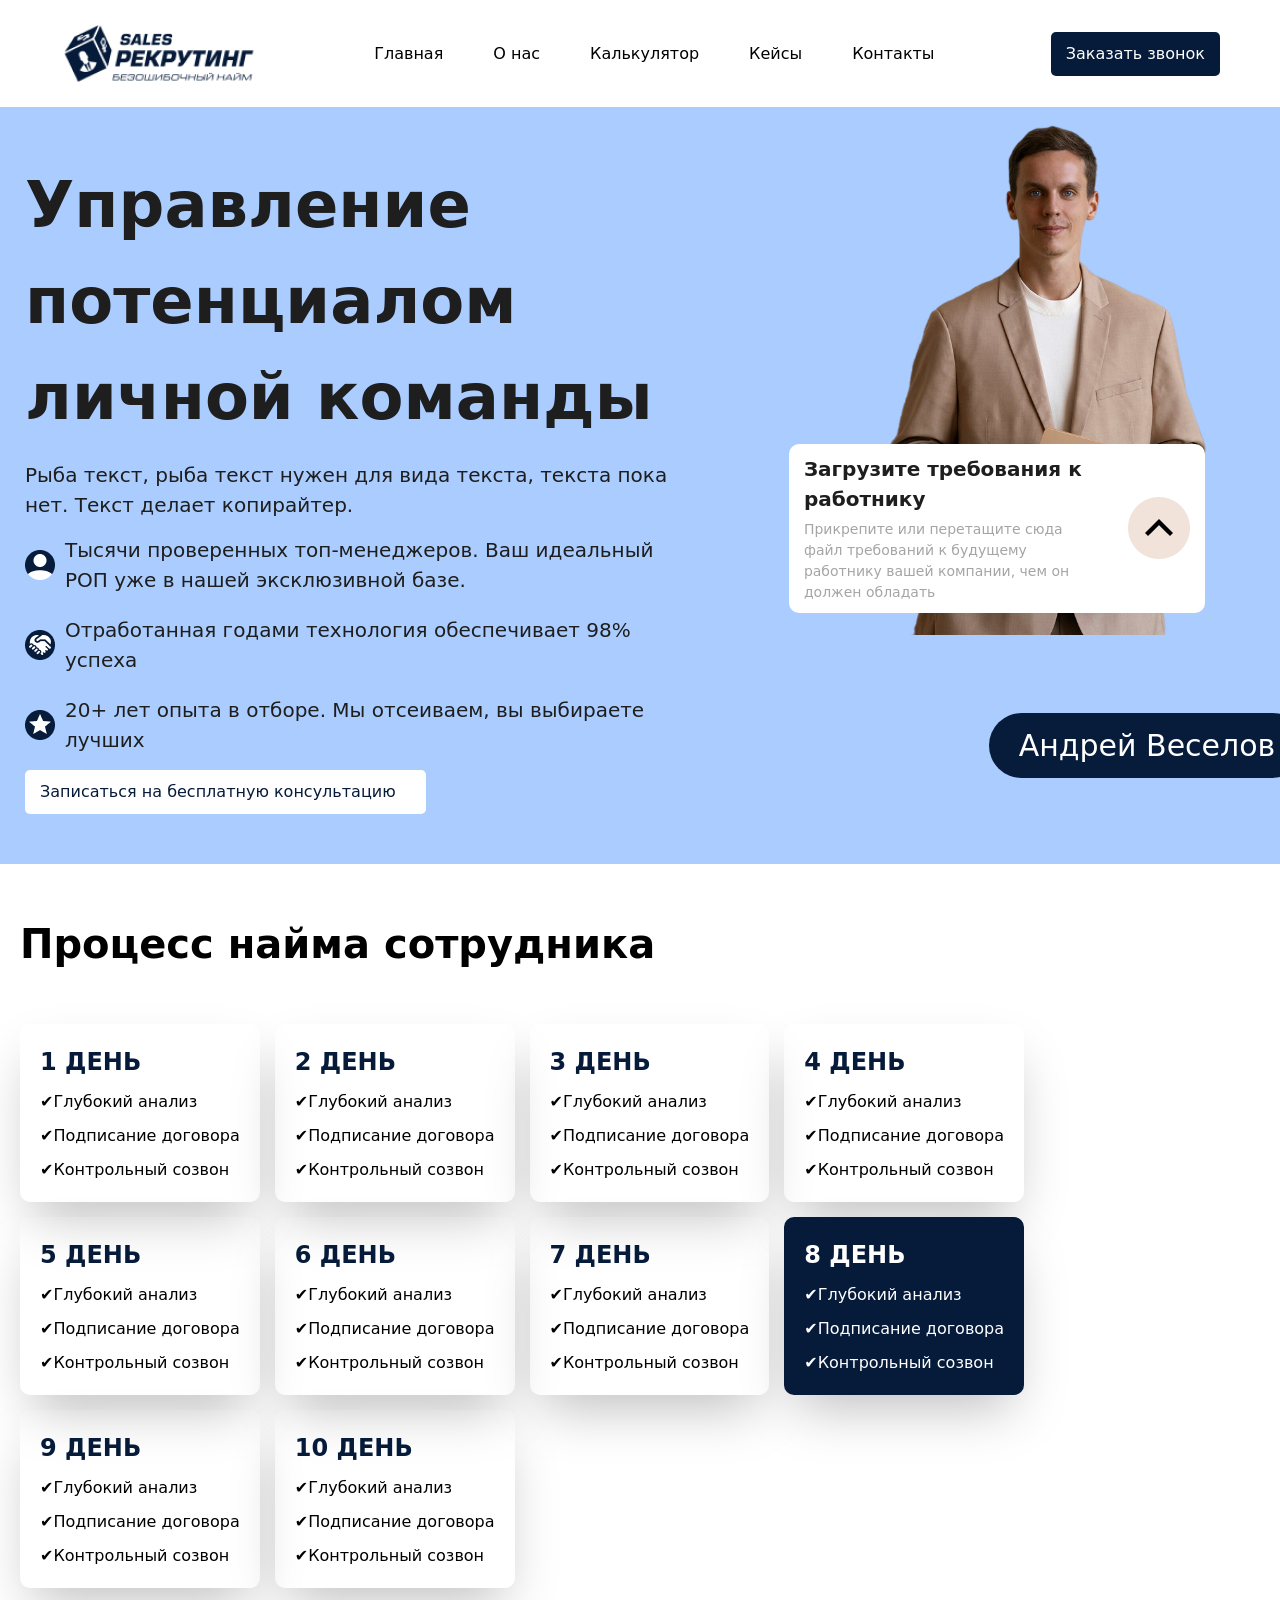
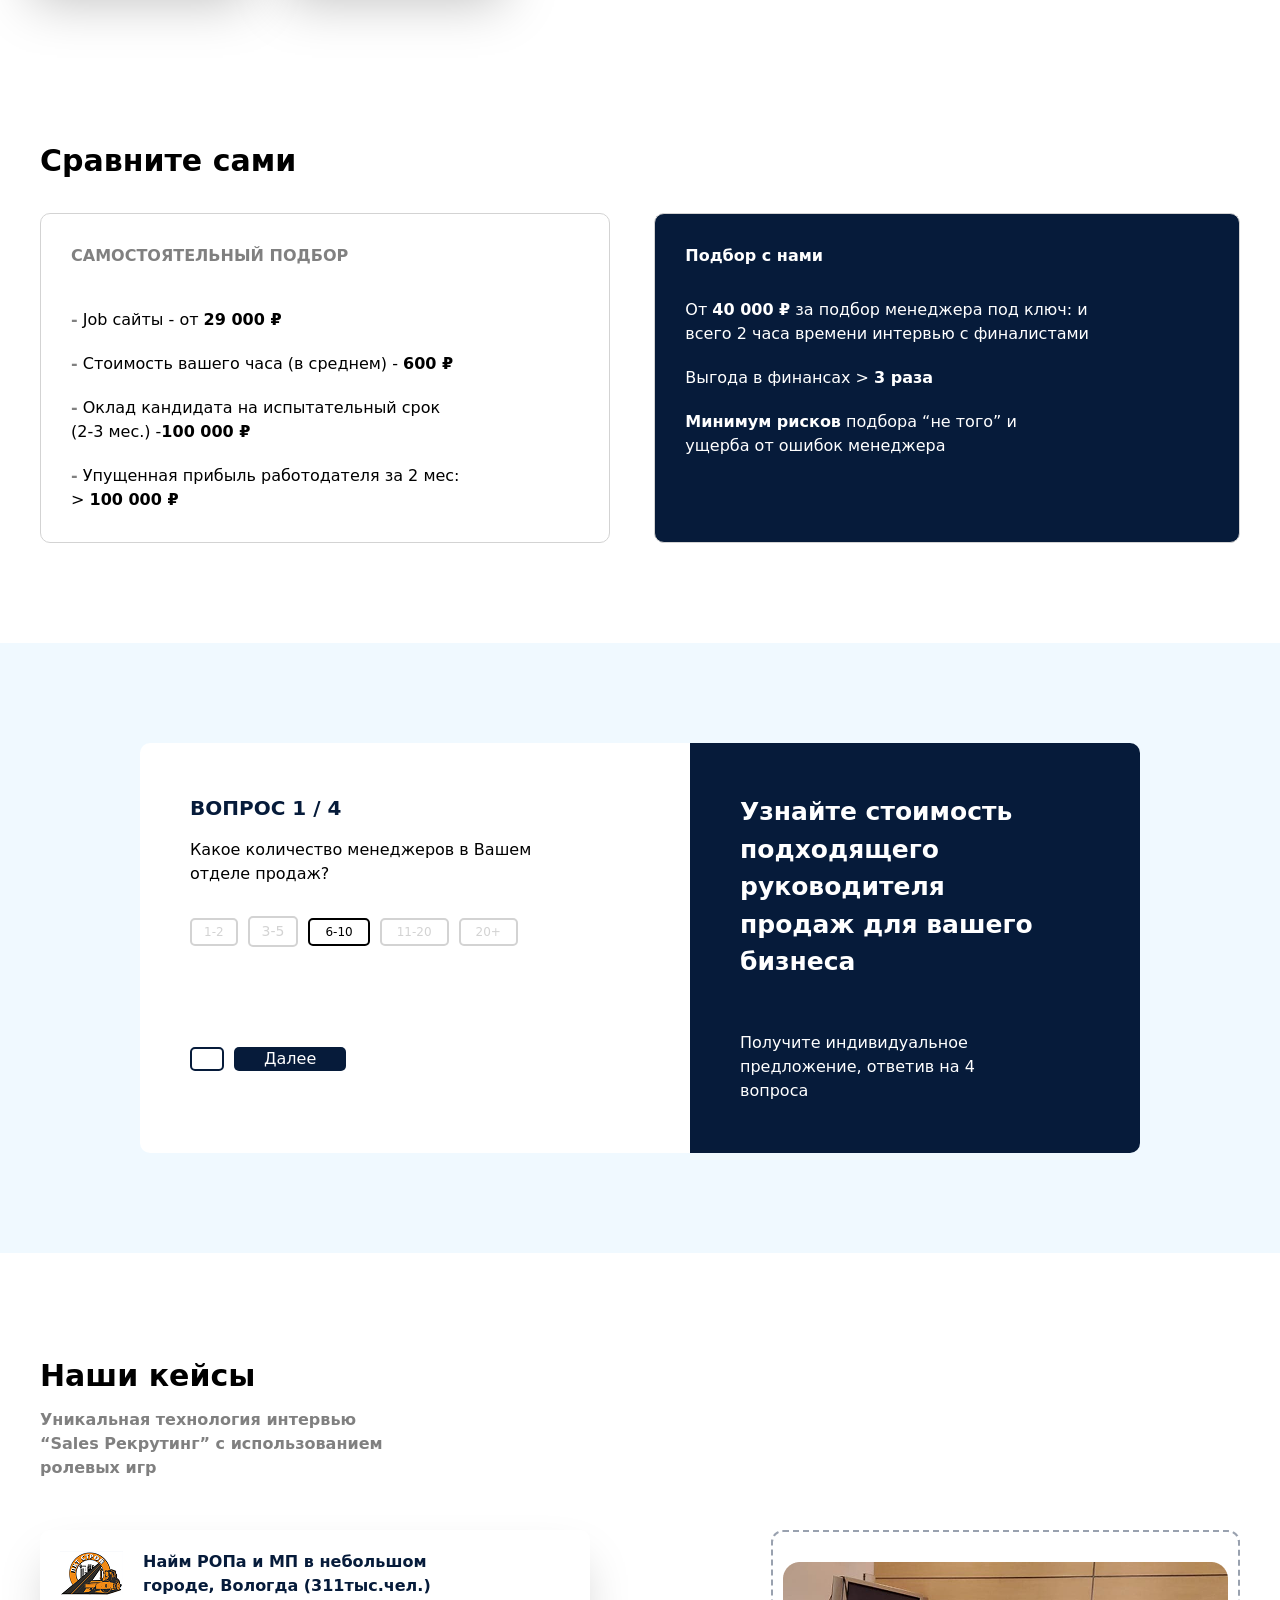
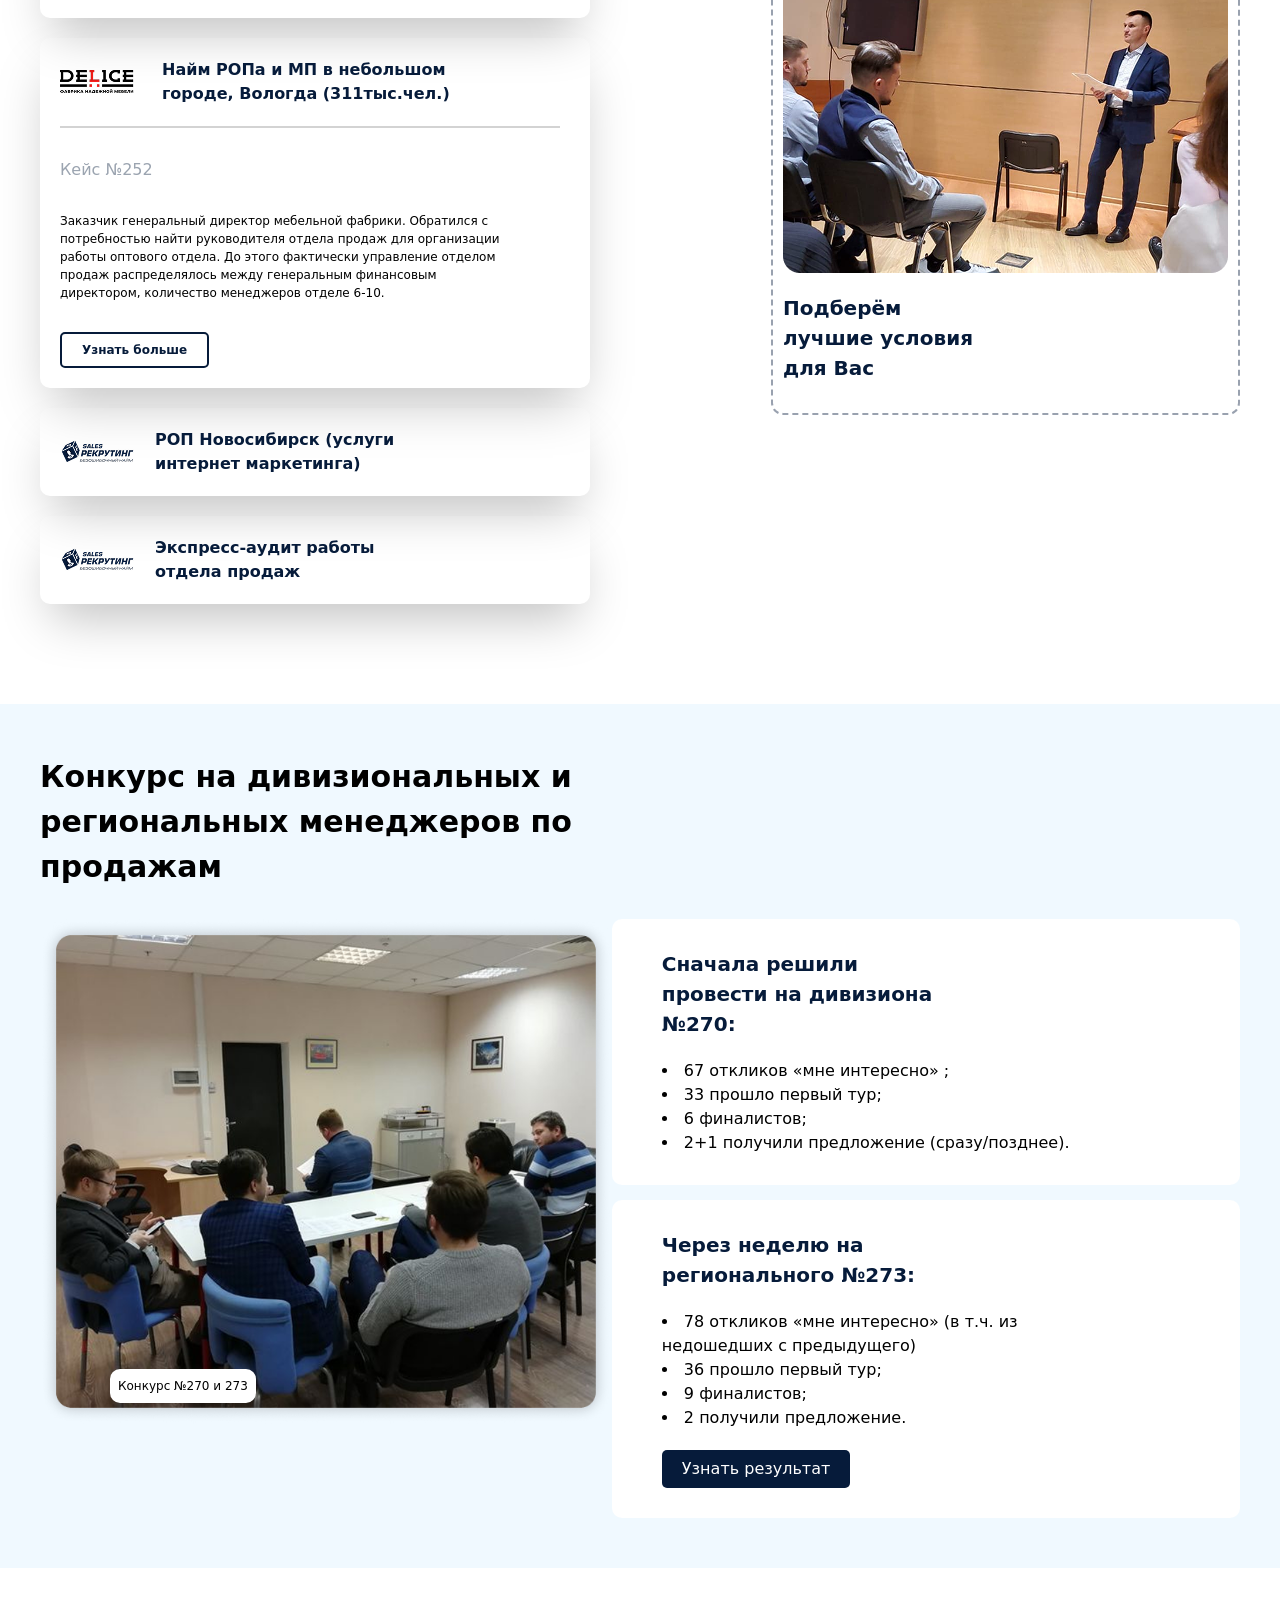
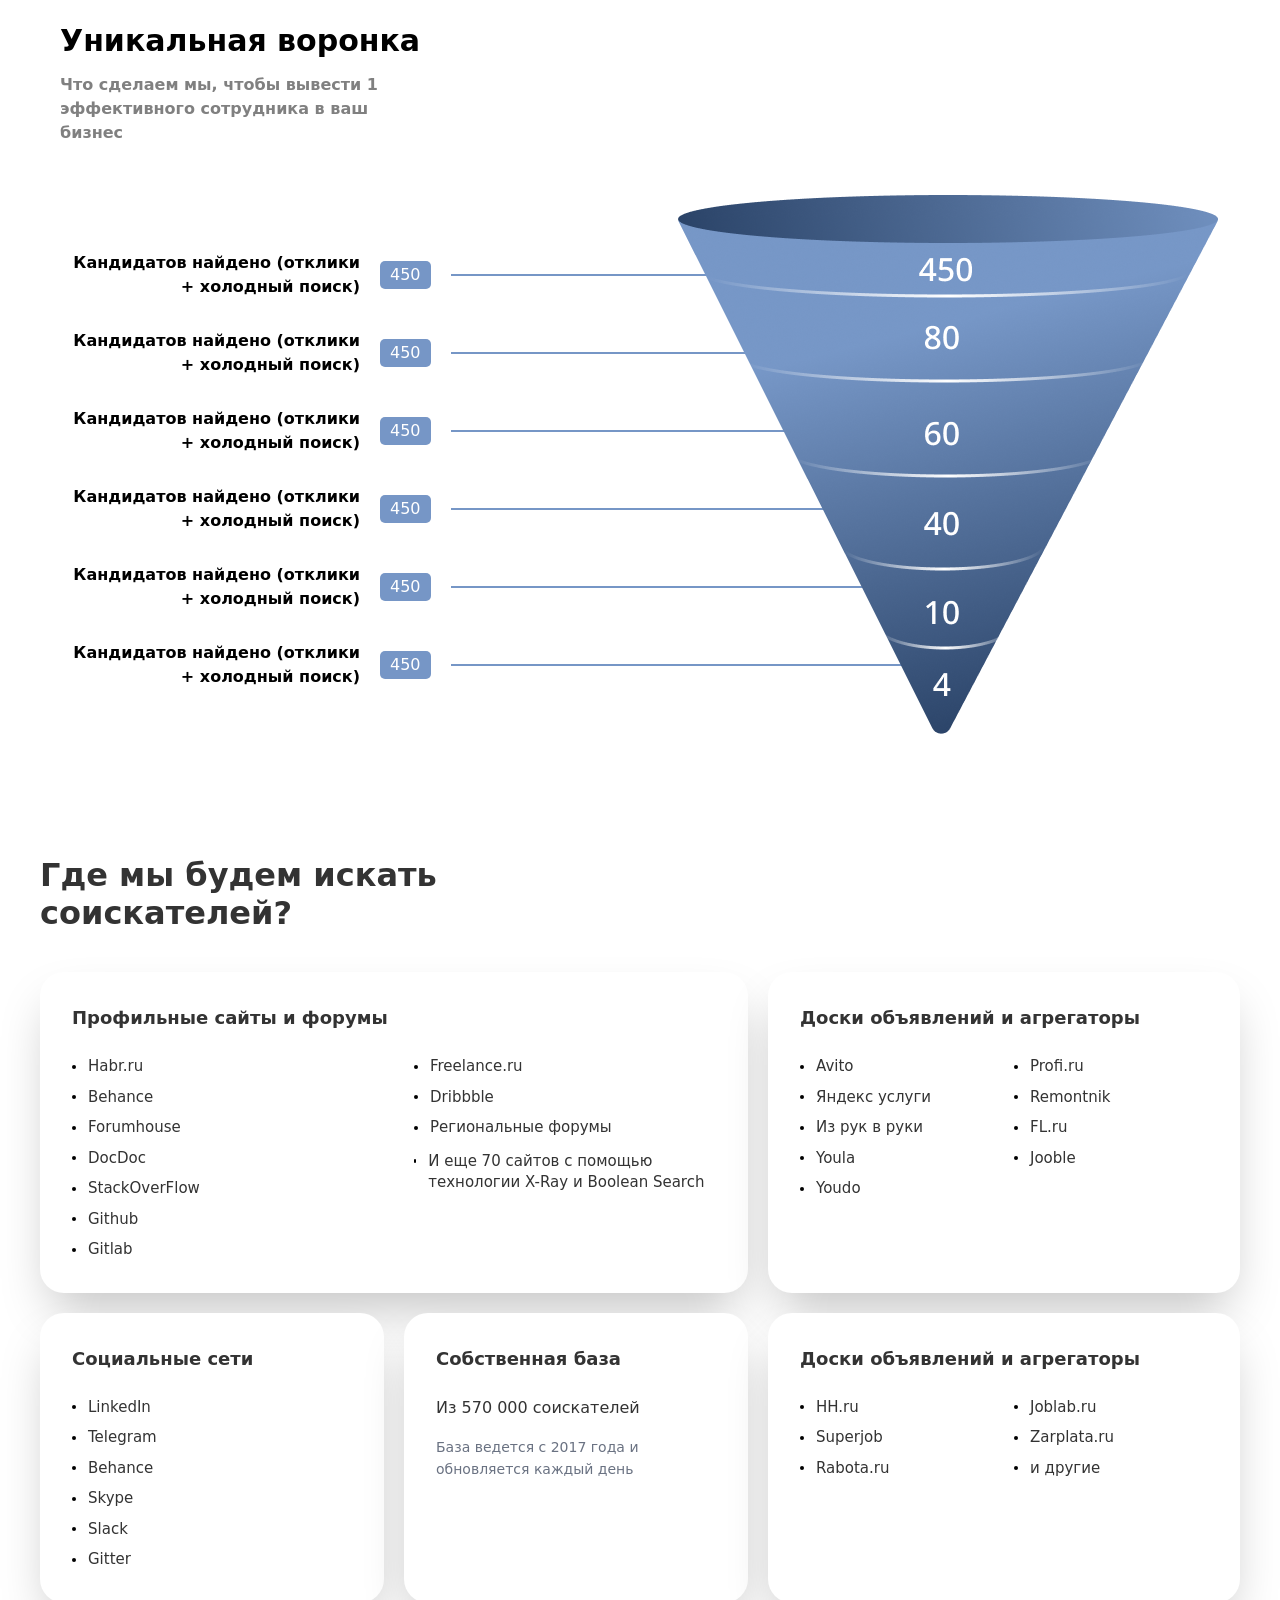
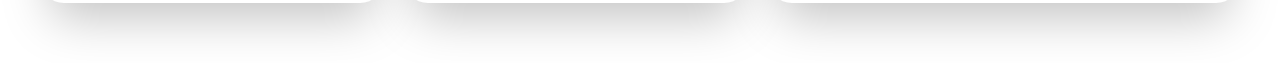
==== commit 0a352adf: "9  commit" ====
--- a/index.html
+++ b/index.html
@@ -547,4 +547,195 @@
                 <img src="./src/Group 51.png" alt="" />
             </div>
         </section>
-    </main>+    </main>
+    <section class="bg-[white] py-[60px] px-[40px] text-[#333]">
+    <div class="max-w-300 m-auto">
+      <h2 class="text-[32px] font-bold leading-[1.2] mb-[40px]">
+        Где мы будем искать<br />соискателей?
+      </h2>
+
+      <div class="grid grid-cols-1 md:grid-cols-2 lg:grid-cols-[1.5fr_1fr] gap-[20px]">
+        <div class="bg-white rounded-[24px] p-[32px] lg:col-span-1 shadow-2xl">
+          <h3 class="text-[18px] font-bold mb-[24px]">
+            Профильные сайты и форумы
+          </h3>
+          <div class="grid grid-cols-1 sm:grid-cols-2 gap-x-[40px]">
+            <ul class="space-y-[8px] text-[15px]">
+              <li class="flex items-center gap-[12px]">
+                <span class="w-[4px] h-[4px] bg-black rounded-full"></span>
+                Habr.ru
+              </li>
+              <li class="flex items-center gap-[12px]">
+                <span class="w-[4px] h-[4px] bg-black rounded-full"></span>
+                Behance
+              </li>
+              <li class="flex items-center gap-[12px]">
+                <span class="w-[4px] h-[4px] bg-black rounded-full"></span>
+                Forumhouse
+              </li>
+              <li class="flex items-center gap-[12px]">
+                <span class="w-[4px] h-[4px] bg-black rounded-full"></span>
+                DocDoc
+              </li>
+              <li class="flex items-center gap-[12px]">
+                <span class="w-[4px] h-[4px] bg-black rounded-full"></span>
+                StackOverFlow
+              </li>
+              <li class="flex items-center gap-[12px]">
+                <span class="w-[4px] h-[4px] bg-black rounded-full"></span>
+                Github
+              </li>
+              <li class="flex items-center gap-[12px]">
+                <span class="w-[4px] h-[4px] bg-black rounded-full"></span>
+                Gitlab
+              </li>
+            </ul>
+            <ul class="space-y-[8px] text-[15px] mt-[8px] sm:mt-0">
+              <li class="flex items-center gap-[12px]">
+                <span class="w-[4px] h-[4px] bg-black rounded-full"></span>
+                Freelance.ru
+              </li>
+              <li class="flex items-center gap-[12px]">
+                <span class="w-[4px] h-[4px] bg-black rounded-full"></span>
+                Dribbble
+              </li>
+              <li class="flex items-center gap-[12px]">
+                <span class="w-[4px] h-[4px] bg-black rounded-full"></span>
+                Региональные форумы
+              </li>
+              <li class="flex items-start gap-[12px] pt-[4px]">
+                <span class="w-[4px] h-[4px] bg-black rounded-full mt-[8px]"></span>
+                <span class="leading-[1.4]">И еще 70 сайтов с помощью технологии X-Ray и Boolean
+                  Search</span>
+              </li>
+            </ul>
+          </div>
+        </div>
+
+        <nav class="bg-white rounded-[24px] p-[32px] shadow-2xl">
+          <h3 class="text-[18px] font-bold mb-[24px]">
+            Доски объявлений и агрегаторы
+          </h3>
+          <article class="grid grid-cols-2 gap-x-[20px] text-[15px]">
+            <ul class="space-y-[8px]">
+              <li class="flex items-center gap-[12px]">
+                <span class="w-[4px] h-[4px] bg-black rounded-full"></span>
+                Avito
+              </li>
+              <li class="flex items-center gap-[12px]">
+                <span class="w-[4px] h-[4px] bg-black rounded-full"></span>
+                Яндекс услуги
+              </li>
+              <li class="flex items-center gap-[12px]">
+                <span class="w-[4px] h-[4px] bg-black rounded-full"></span>
+                Из рук в руки
+              </li>
+              <li class="flex items-center gap-[12px]">
+                <span class="w-[4px] h-[4px] bg-black rounded-full"></span>
+                Youla
+              </li>
+              <li class="flex items-center gap-[12px]">
+                <span class="w-[4px] h-[4px] bg-black rounded-full"></span>
+                Youdo
+              </li>
+            </ul>
+            <ul class="space-y-[8px]">
+              <li class="flex items-center gap-[12px]">
+                <span class="w-[4px] h-[4px] bg-black rounded-full"></span>
+                Profi.ru
+              </li>
+              <li class="flex items-center gap-[12px]">
+                <span class="w-[4px] h-[4px] bg-black rounded-full"></span>
+                Remontnik
+              </li>
+              <li class="flex items-center gap-[12px]">
+                <span class="w-[4px] h-[4px] bg-black rounded-full"></span>
+                FL.ru
+              </li>
+              <li class="flex items-center gap-[12px]">
+                <span class="w-[4px] h-[4px] bg-black rounded-full"></span>
+                Jooble
+              </li>
+            </ul>
+          </article>
+        </nav>
+        <div class="grid grid-cols-1 md:grid-cols-2 gap-[20px] lg:col-span-1">
+          <nav class="bg-white rounded-[24px] p-[32px] shadow-2xl">
+            <h3 class="text-[18px] font-bold mb-[24px]">Социальные сети</h3>
+            <ul class="space-y-[8px] text-[15px]">
+              <li class="flex items-center gap-[12px]">
+                <span class="w-[4px] h-[4px] bg-black rounded-full"></span>
+                LinkedIn
+              </li>
+              <li class="flex items-center gap-[12px]">
+                <span class="w-[4px] h-[4px] bg-black rounded-full"></span>
+                Telegram
+              </li>
+              <li class="flex items-center gap-[12px]">
+                <span class="w-[4px] h-[4px] bg-black rounded-full"></span>
+                Behance
+              </li>
+              <li class="flex items-center gap-[12px]">
+                <span class="w-[4px] h-[4px] bg-black rounded-full"></span>
+                Skype
+              </li>
+              <li class="flex items-center gap-[12px]">
+                <span class="w-[4px] h-[4px] bg-black rounded-full"></span>
+                Slack
+              </li>
+              <li class="flex items-center gap-[12px]">
+                <span class="w-[4px] h-[4px] bg-black rounded-full"></span>
+                Gitter
+              </li>
+            </ul>
+          </nav>
+
+          <nav class="bg-white rounded-[24px] p-[32px] shadow-2xl">
+            <h3 class="text-[18px] font-bold mb-[24px]">Собственная база</h3>
+            <p class="text-[16px] font-medium mb-[16px]">
+              Из 570 000 соискателей
+            </p>
+            <p class="text-[14px] leading-[1.6] text-gray-500">
+              База ведется с 2017 года и обновляется каждый день
+            </p>
+          </nav>
+        </div>
+
+        <nav class="bg-white rounded-[24px] p-[32px] shadow-2xl">
+          <h3 class="text-[18px] font-bold mb-[24px]">
+            Доски объявлений и агрегаторы
+          </h3>
+          <article class="grid grid-cols-2 gap-x-[20px] text-[15px]">
+            <ul class="space-y-[8px]">
+              <li class="flex items-center gap-[12px]">
+                <span class="w-[4px] h-[4px] bg-black rounded-full"></span>
+                HH.ru
+              </li>
+              <li class="flex items-center gap-[12px]">
+                <span class="w-[4px] h-[4px] bg-black rounded-full"></span>
+                Superjob
+              </li>
+              <li class="flex items-center gap-[12px]">
+                <span class="w-[4px] h-[4px] bg-black rounded-full"></span>
+                Rabota.ru
+              </li>
+            </ul>
+            <ul class="space-y-[8px]">
+              <li class="flex items-center gap-[12px]">
+                <span class="w-[4px] h-[4px] bg-black rounded-full"></span>
+                Joblab.ru
+              </li>
+              <li class="flex items-center gap-[12px]">
+                <span class="w-[4px] h-[4px] bg-black rounded-full"></span>
+                Zarplata.ru
+              </li>
+              <li class="flex items-center gap-[12px]">
+                <span class="w-[4px] h-[4px] bg-black rounded-full"></span>
+                и другие
+              </li>
+            </ul>
+          </article>
+        </nav>
+      </div>
+    </div>
+  </section>
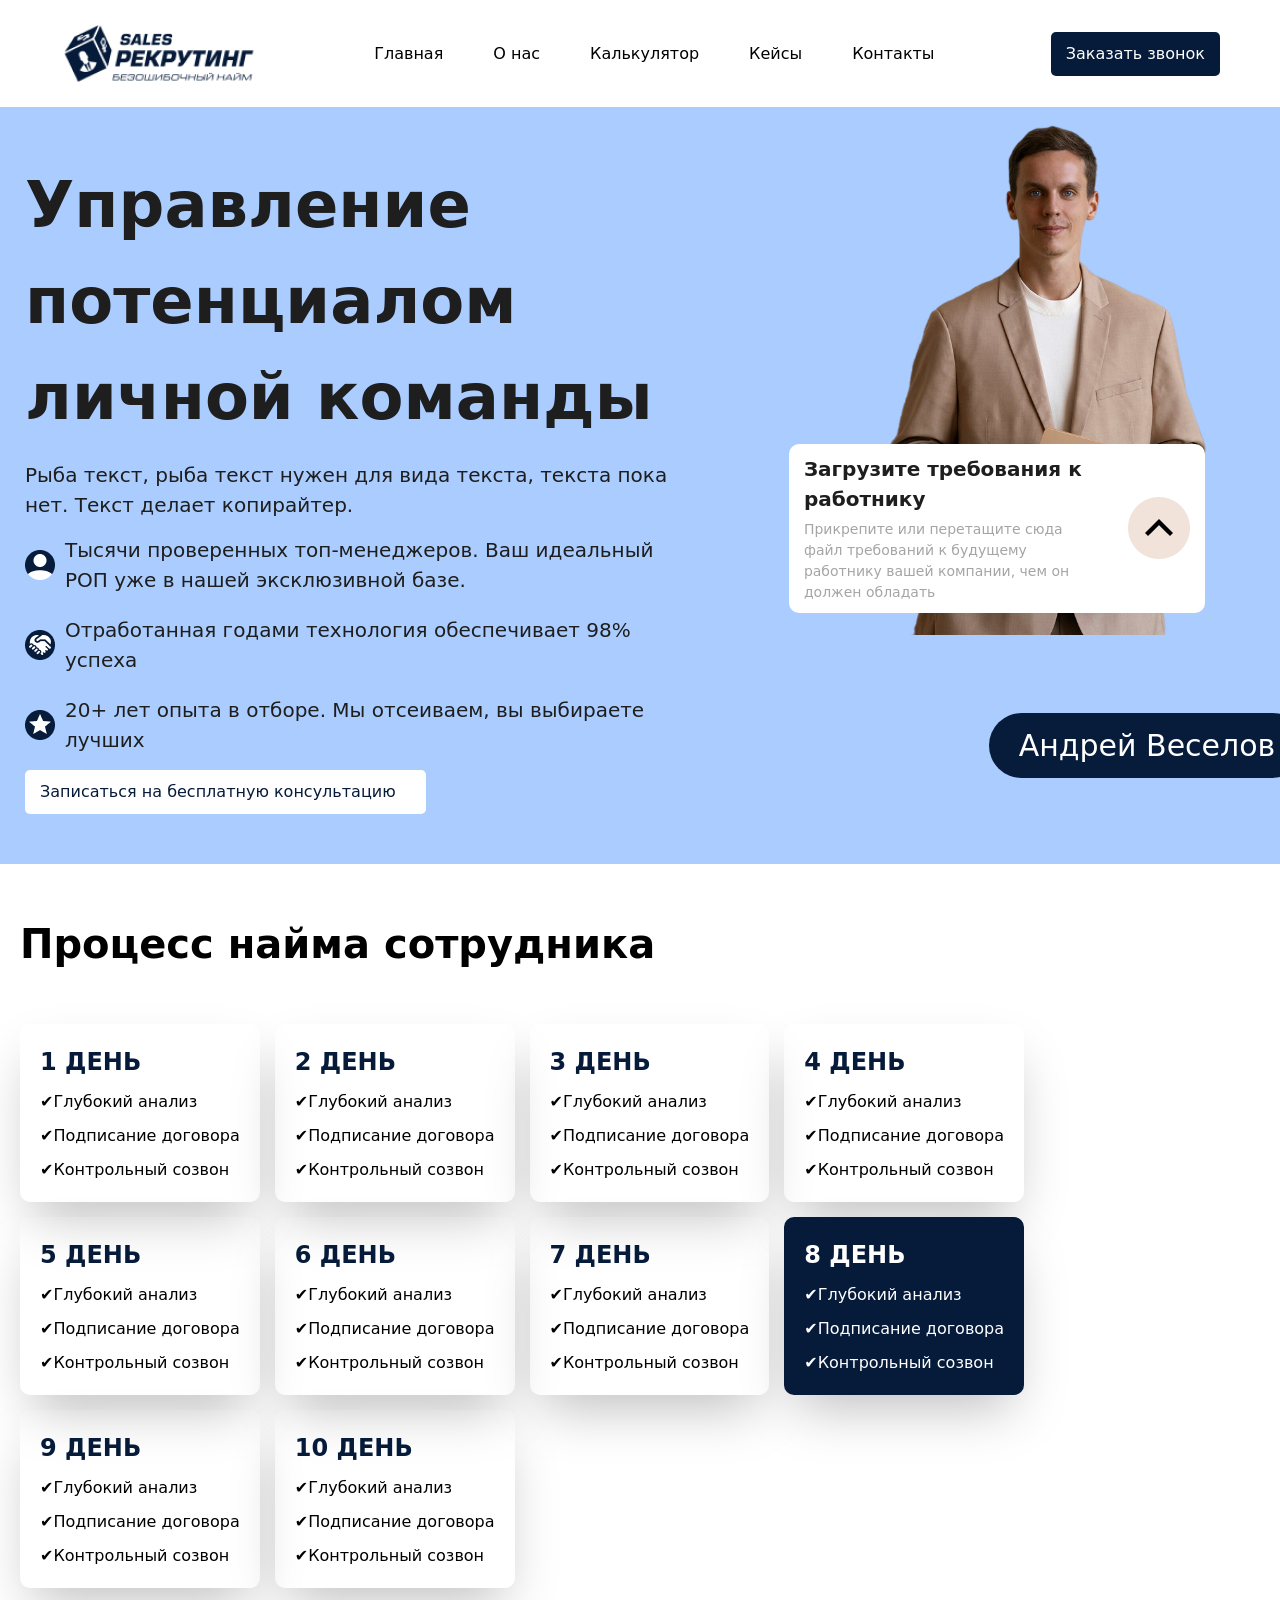
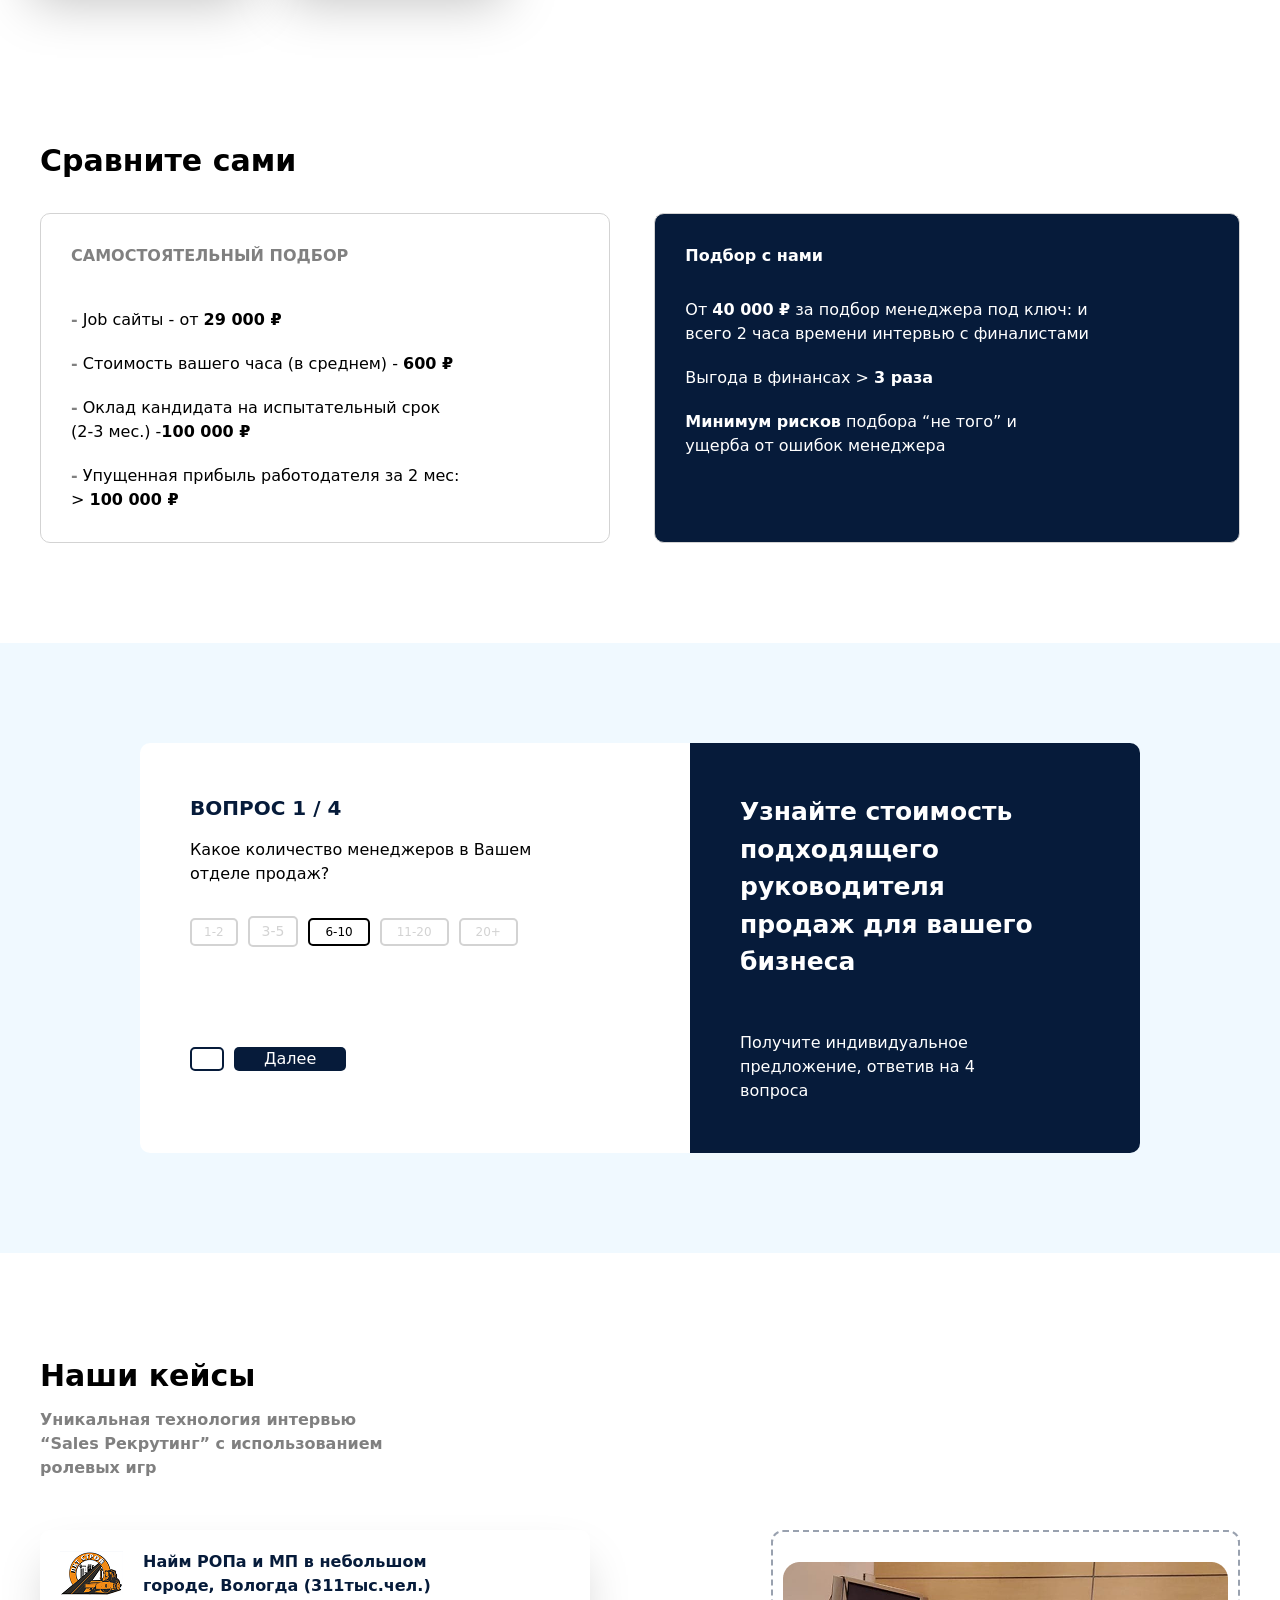
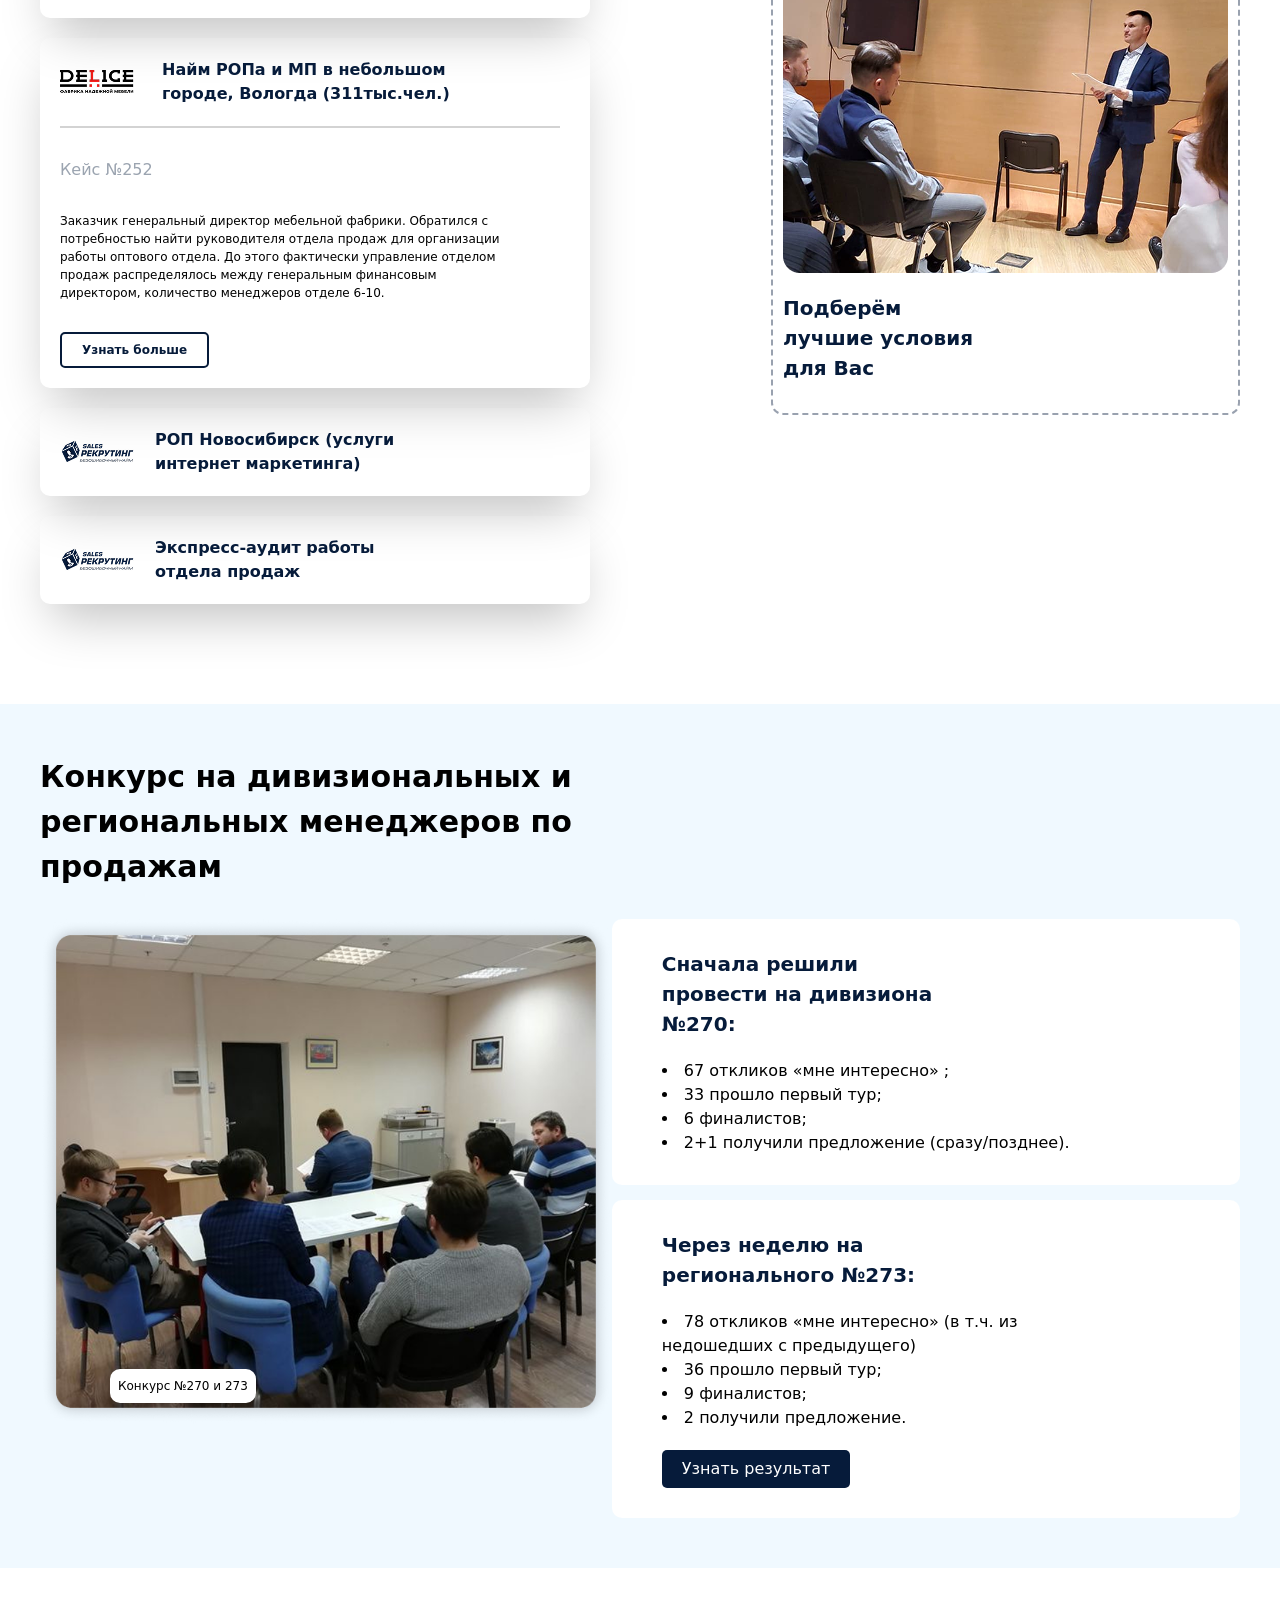
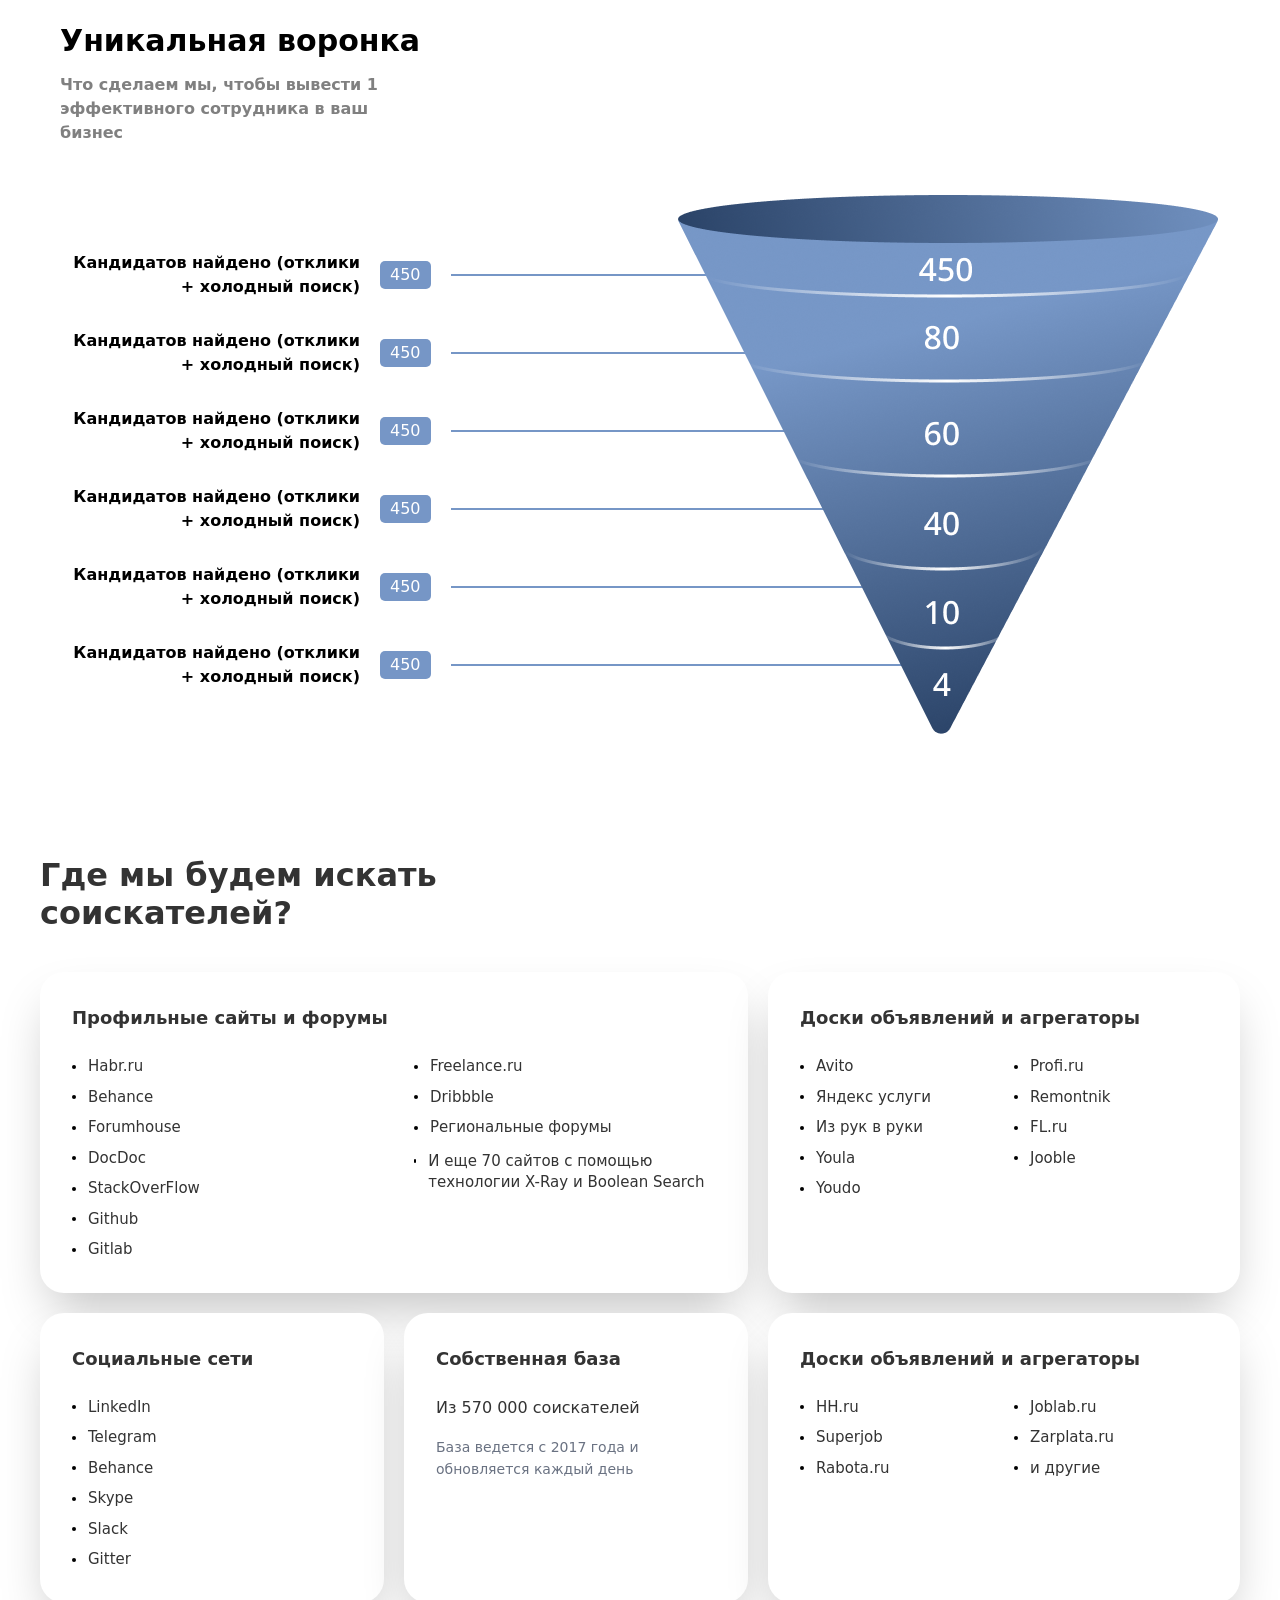
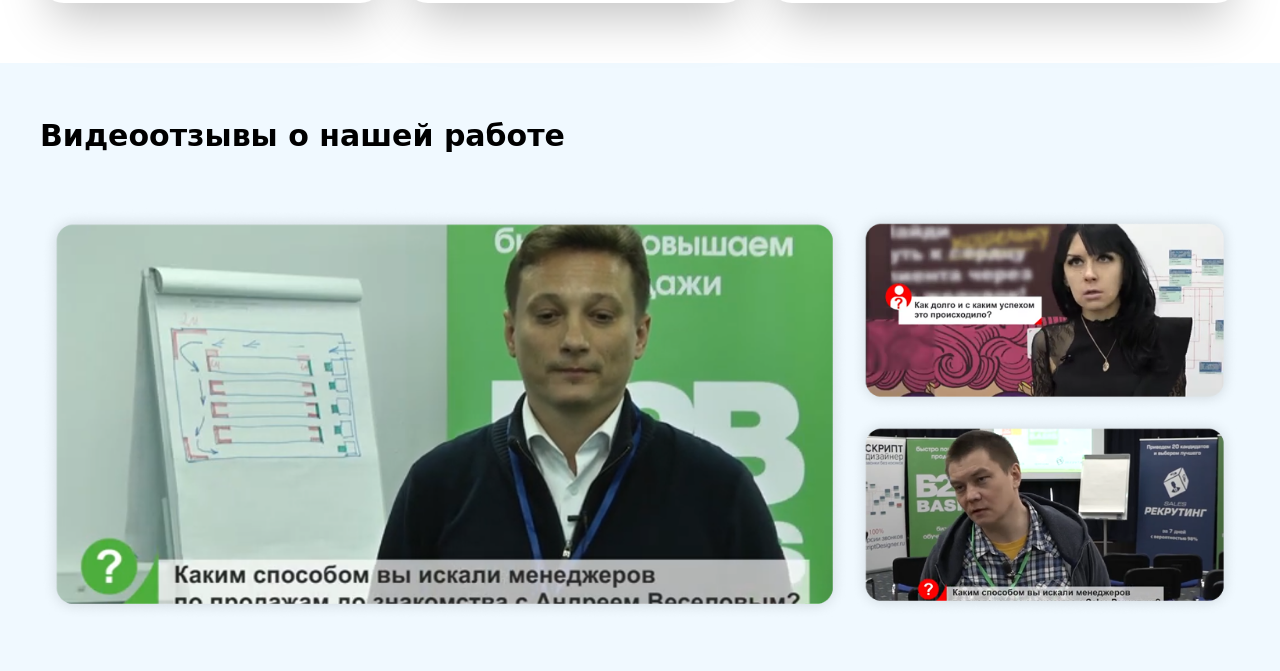
==== commit 5217f439: "10  commit" ====
--- a/index.html
+++ b/index.html
@@ -738,4 +738,20 @@
         </nav>
       </div>
     </div>
-  </section>+  </section>
+  <div class="bg-[#F0F9FF]">
+    <section class="max-w-300 m-auto flex flex-col lg:p-[50px_0px] p-[50px_20px] gap-[50px]">
+      <h1 class="font-bold text-[30px]">Видеоотзывы о нашей работе</h1>
+      <nav class="flex flex-col lg:flex-row lg:justify-between lg:items-start">
+        <img class="lg:w-[810px]" src="./src/Rectangle 35.png" alt="" />
+        <nav class="flex flex-col lg:hidden">
+          <img src="./src/Rectangle 35.png" alt="" />
+          <img src="./src/Rectangle 35.png" alt="" />
+        </nav>
+        <article class="lg:flex hidden flex-col">
+          <img src="./src/Rectangle 36.png" alt="" />
+          <img src="./src/Rectangle 37.png" alt="" />
+        </article>
+      </nav>
+    </section>
+  </div>
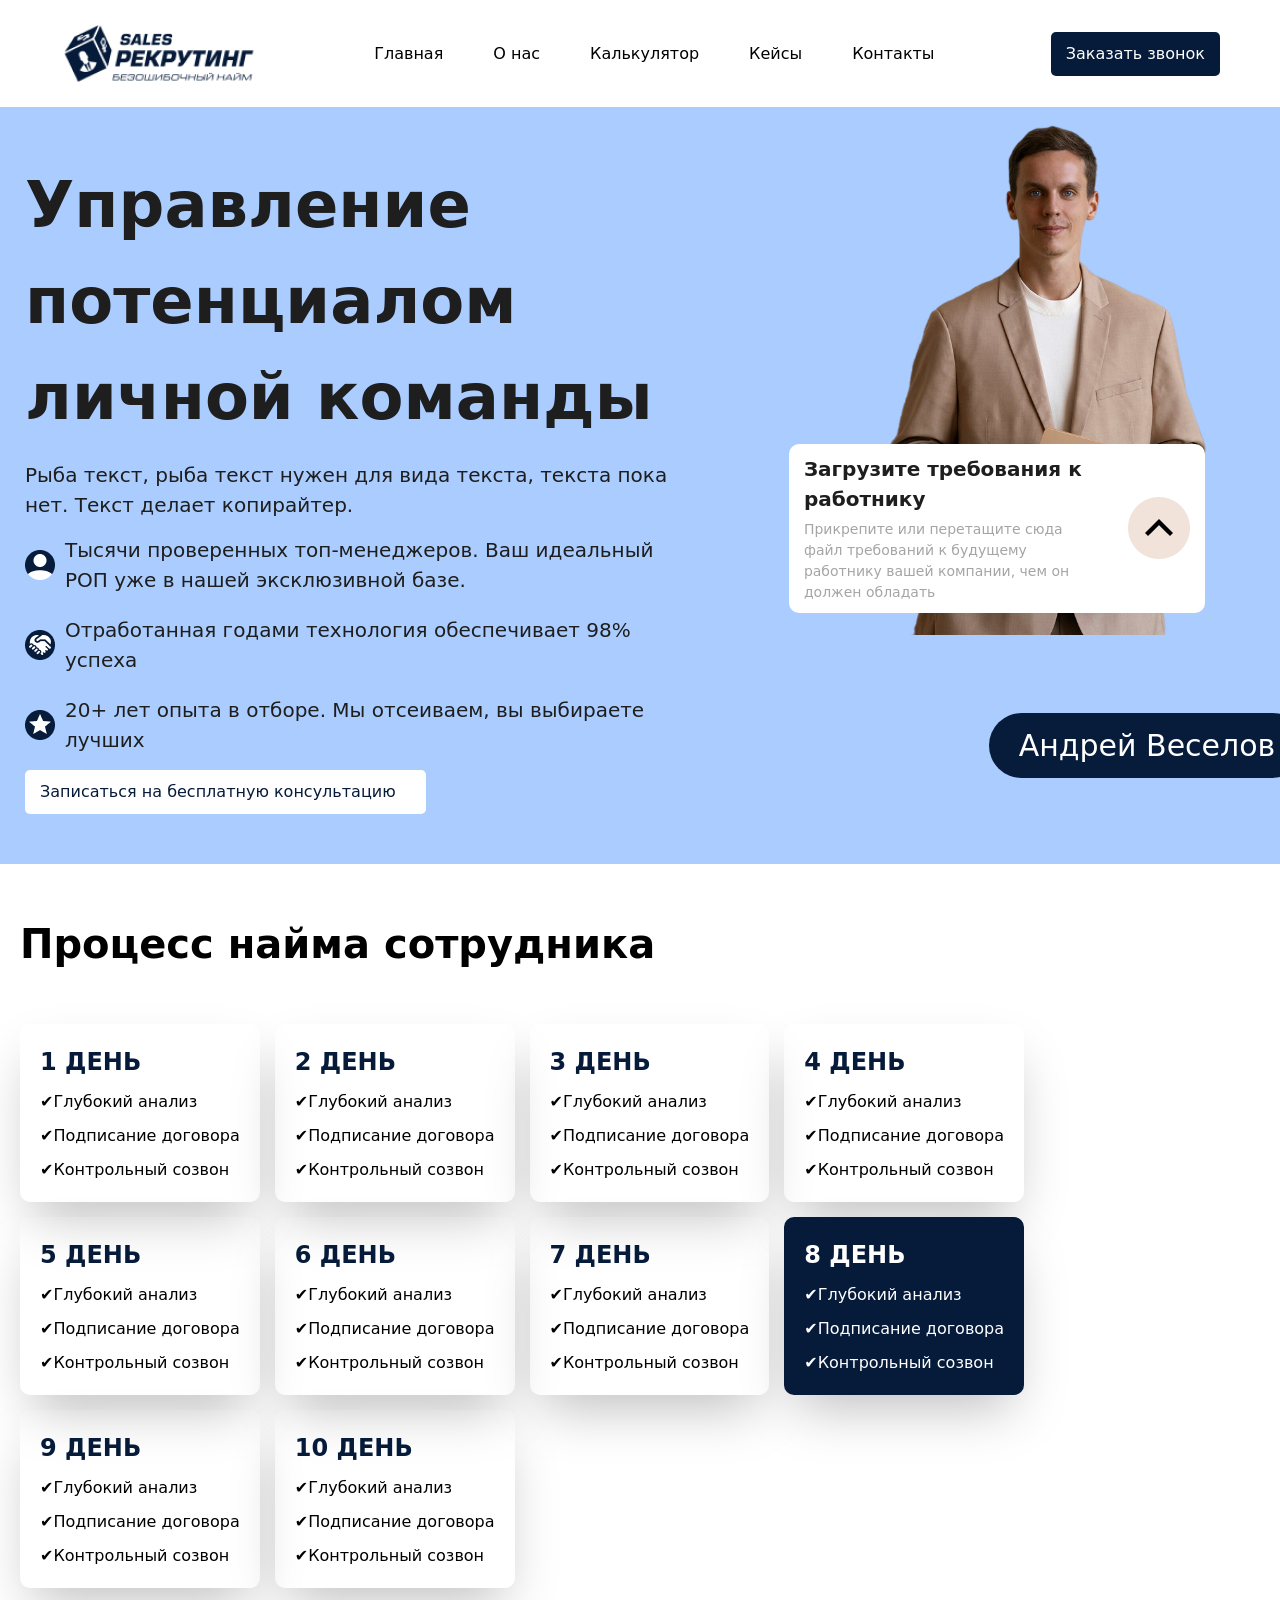
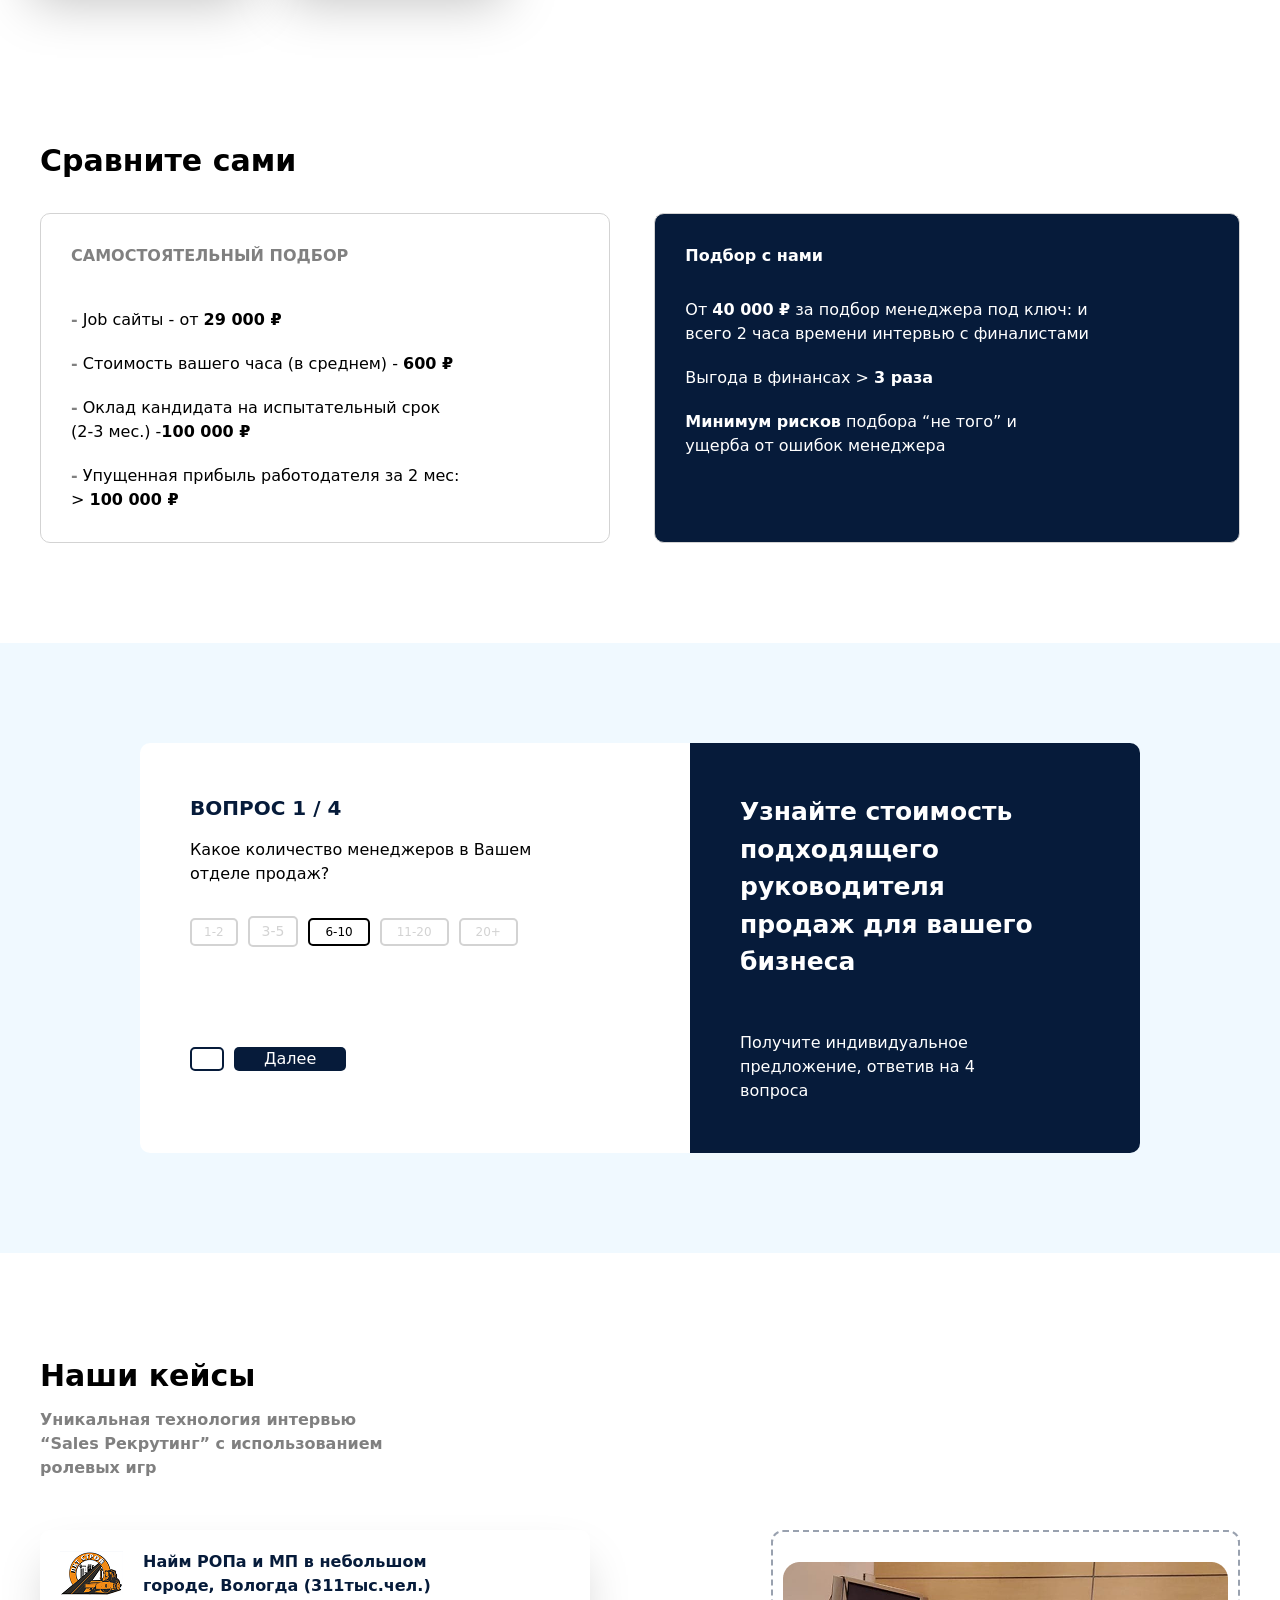
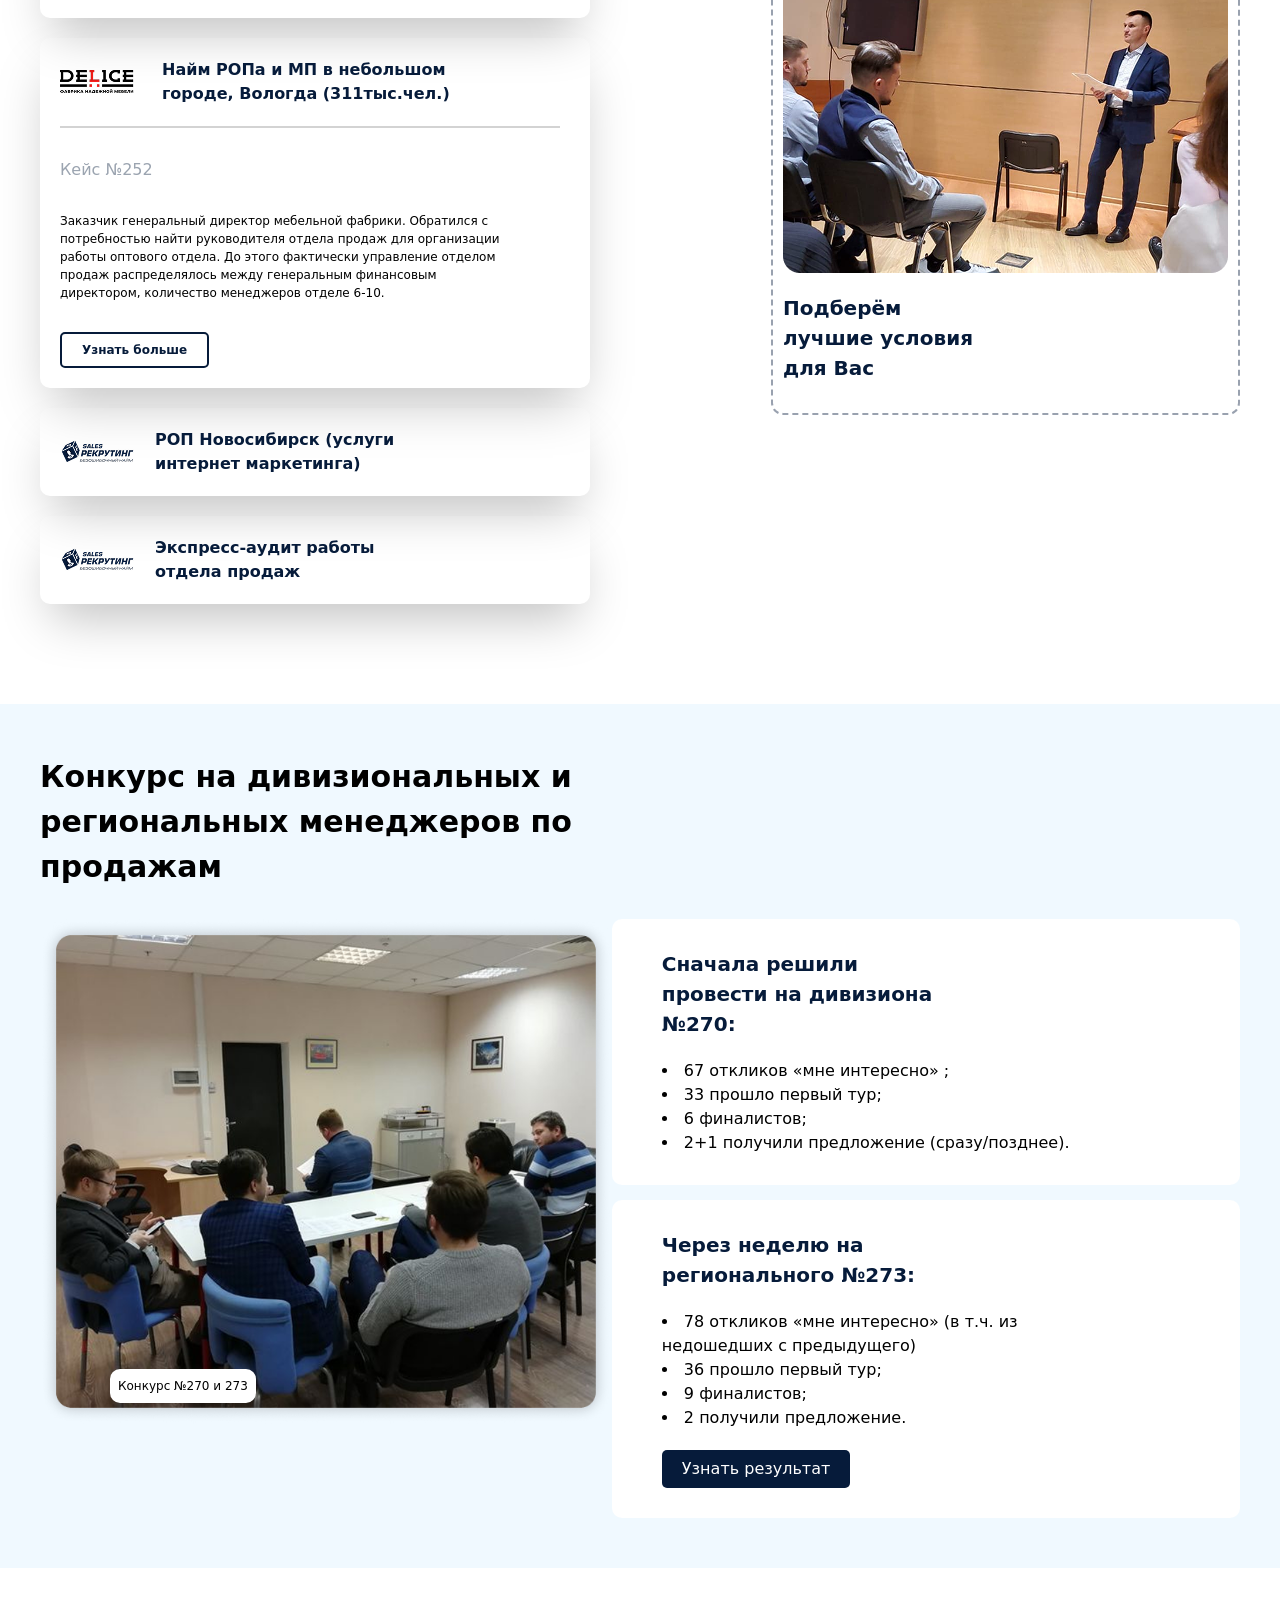
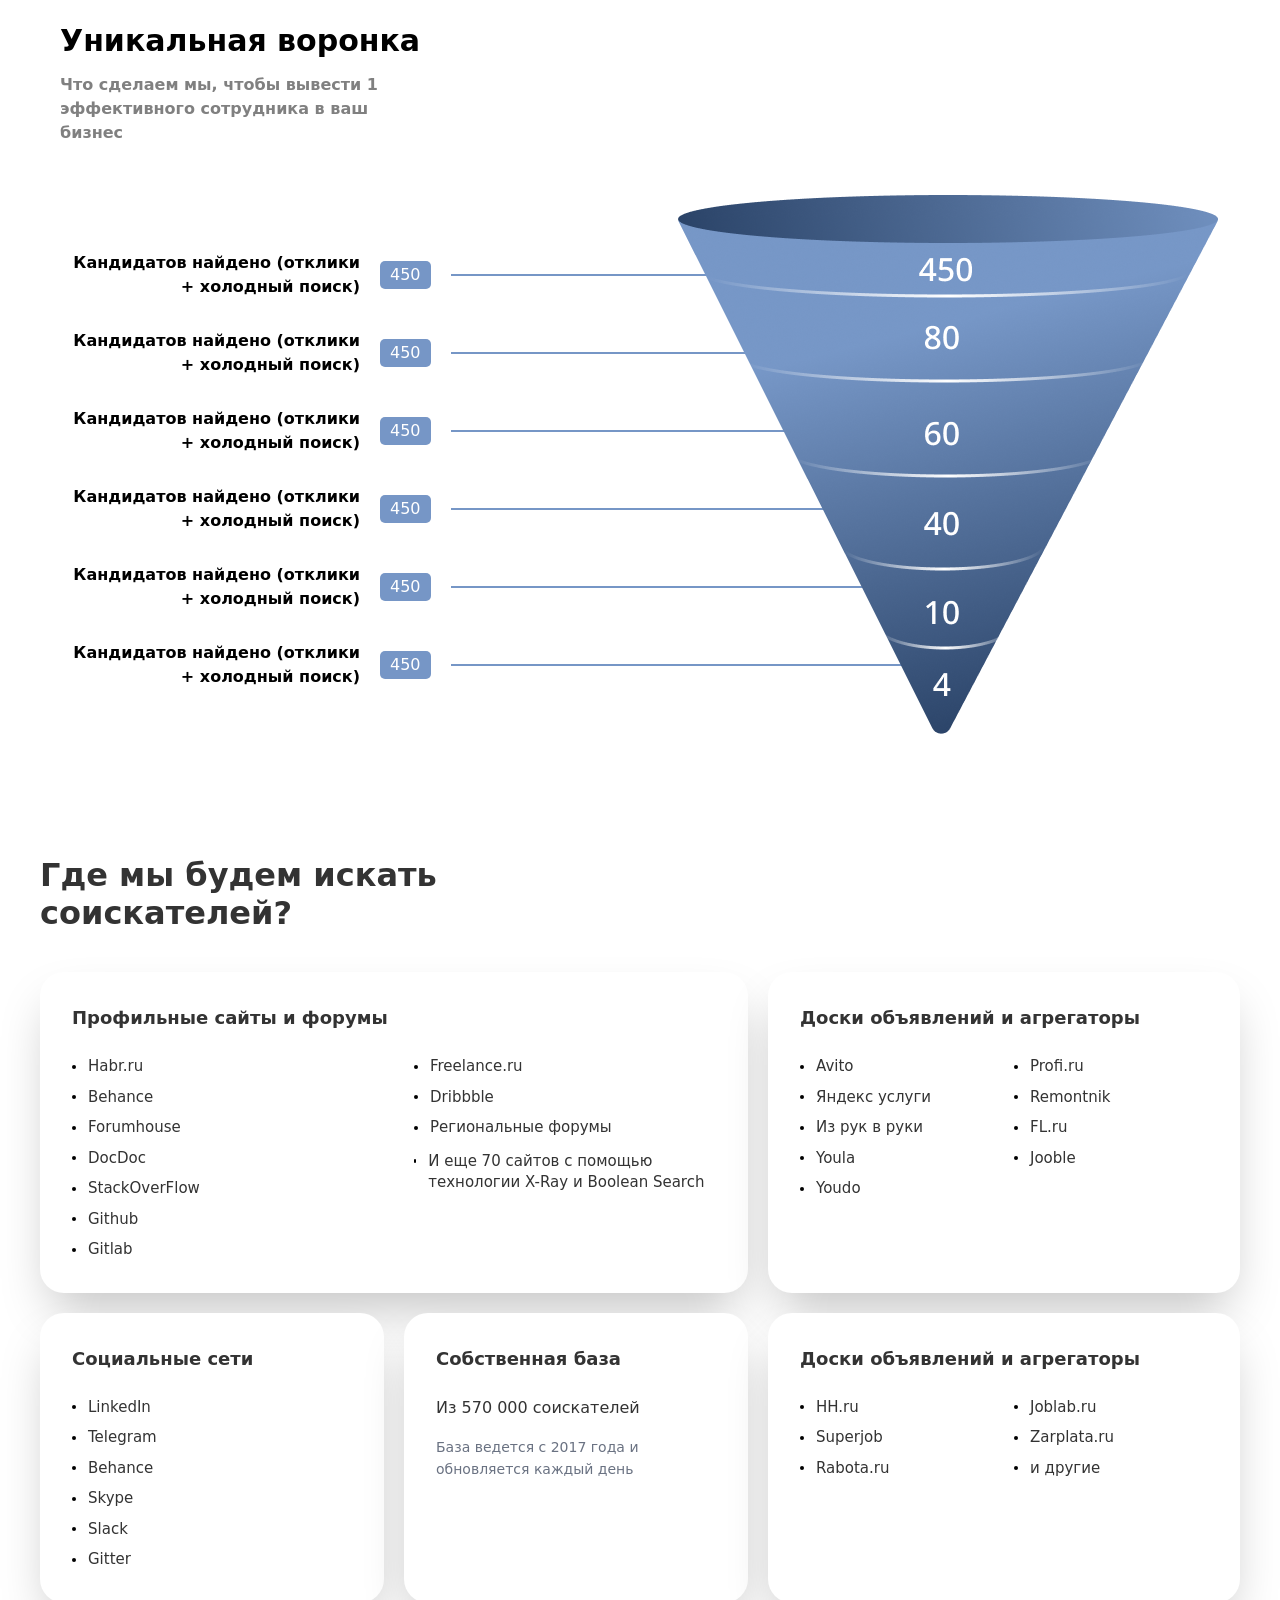
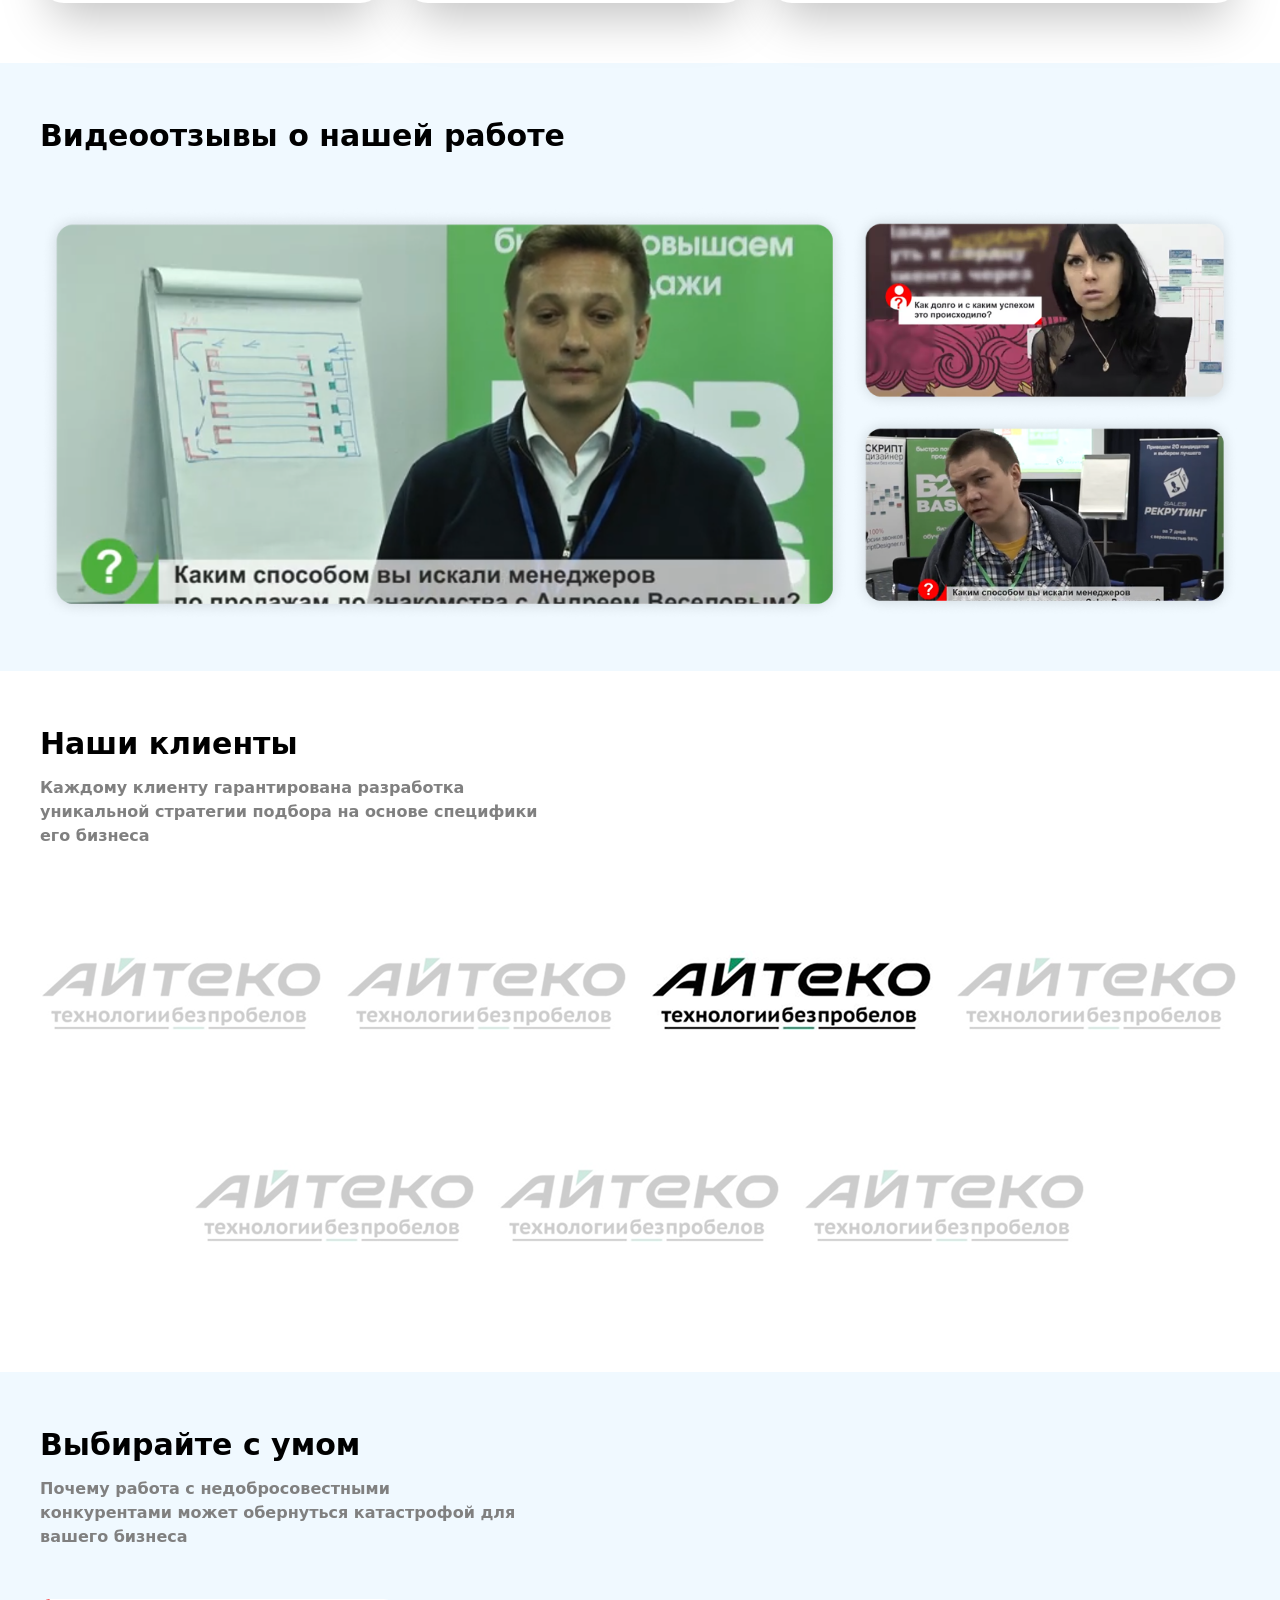
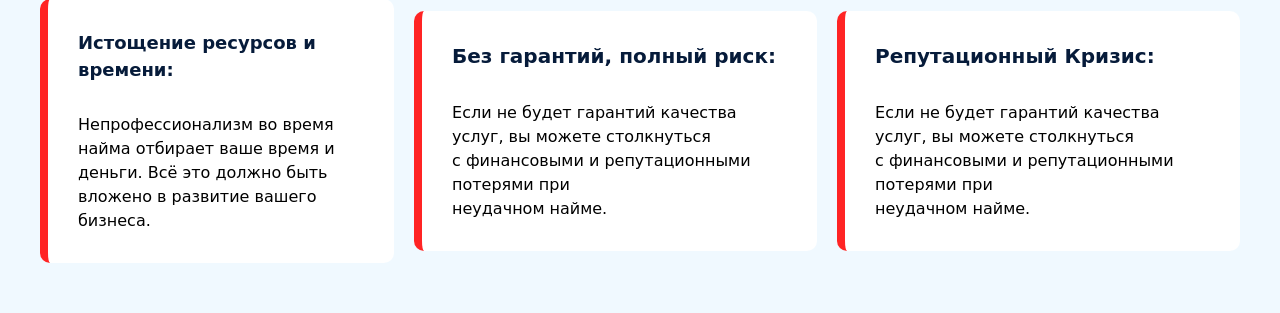
==== commit 407b0a50: "11  commit" ====
--- a/index.html
+++ b/index.html
@@ -754,4 +754,72 @@
         </article>
       </nav>
     </section>
+  </div>
+  <section class="max-w-300 m-auto flex flex-col lg:p-[50px_0px] p-[50px_20px] gap-[50px]">
+    <nav class="flex flex-col gap-[10px]">
+      <h1 class="text-[30px] font-bold">Наши клиенты</h1>
+      <p class="text-[gray] lg:w-[500px] font-bold">
+        Каждому клиенту гарантирована разработка уникальной стратегии подбора
+        на основе специфики его бизнеса
+      </p>
+    </nav>
+    <div class="flex flex-col">
+      <nav class="flex flex-col lg:flex-row lg:justify-between">
+        <img src="./src/image 5.png" alt="" />
+        <img src="./src/image 5.png" alt="" />
+        <img src="./src/image 6.png" alt="" />
+        <img src="./src/image 5.png" alt="" />
+      </nav>
+      <nav class="flex flex-col lg:flex-row lg:justify-center lg:gap-[20px]">
+        <img src="./src/image 5.png" alt="" />
+        <img src="./src/image 5.png" alt="" />
+        <img src="./src/image 5.png" alt="" />
+      </nav>
+    </div>
+  </section>
+  <div class="bg-[#F0F9FF]">
+    <section class="max-w-300 m-auto flex flex-col lg:p-[50px_0px] p-[50px_20px] gap-[50px] items-start">
+      <nav class="flex flex-col gap-[10px]">
+        <h1 class="text-[30px] font-bold">Выбирайте с умом</h1>
+        <p class="text-[gray] lg:w-[500px] font-bold">
+          Почему работа с недобросовестными конкурентами может обернуться
+          катастрофой для вашего бизнеса
+        </p>
+      </nav>
+      <div class="flex flex-col gap-[20px] items-center lg:flex-row lg:justify-between">
+        <nav
+          class="flex flex-col gap-[30px] bg-[white] rounded-[10px] py-[30px] pl-[30px] lg:pr-[30px] border-l-[8px] border-[#FF2424]">
+          <h1 class="font-semibold text-[#061B3A] text-[18px]">
+            Истощение ресурсов и времени:
+          </h1>
+          <p>
+            Непрофессионализм во время <br />
+            найма отбирает ваше время и деньги. Всё это должно быть вложено в
+            развитие вашего бизнеса.
+          </p>
+        </nav>
+        <nav
+          class="flex flex-col gap-[30px] bg-[white] rounded-[10px] py-[30px] pl-[30px] lg:pr-[30px] border-l-[8px] border-[#FF2424]">
+          <h1 class="font-bold text-[#061B3A] text-[20px]">
+            Без гарантий, полный риск:
+          </h1>
+          <p>
+            Если не будет гарантий качества услуг, вы можете столкнуться
+            с финансовыми и репутационными потерями при <br />
+            неудачном найме.
+          </p>
+        </nav>
+        <nav
+          class="flex flex-col gap-[30px] bg-[white] rounded-[10px] py-[30px] pl-[30px] lg:pr-[30px] border-l-[8px] border-[#FF2424]">
+          <h1 class="font-bold text-[#061B3A] text-[20px]">
+            Репутационный Кризис:
+          </h1>
+          <p>
+            Если не будет гарантий качества услуг, вы можете столкнуться
+            с финансовыми и репутационными потерями при <br />
+            неудачном найме.
+          </p>
+        </nav>
+      </div>
+    </section>
   </div>
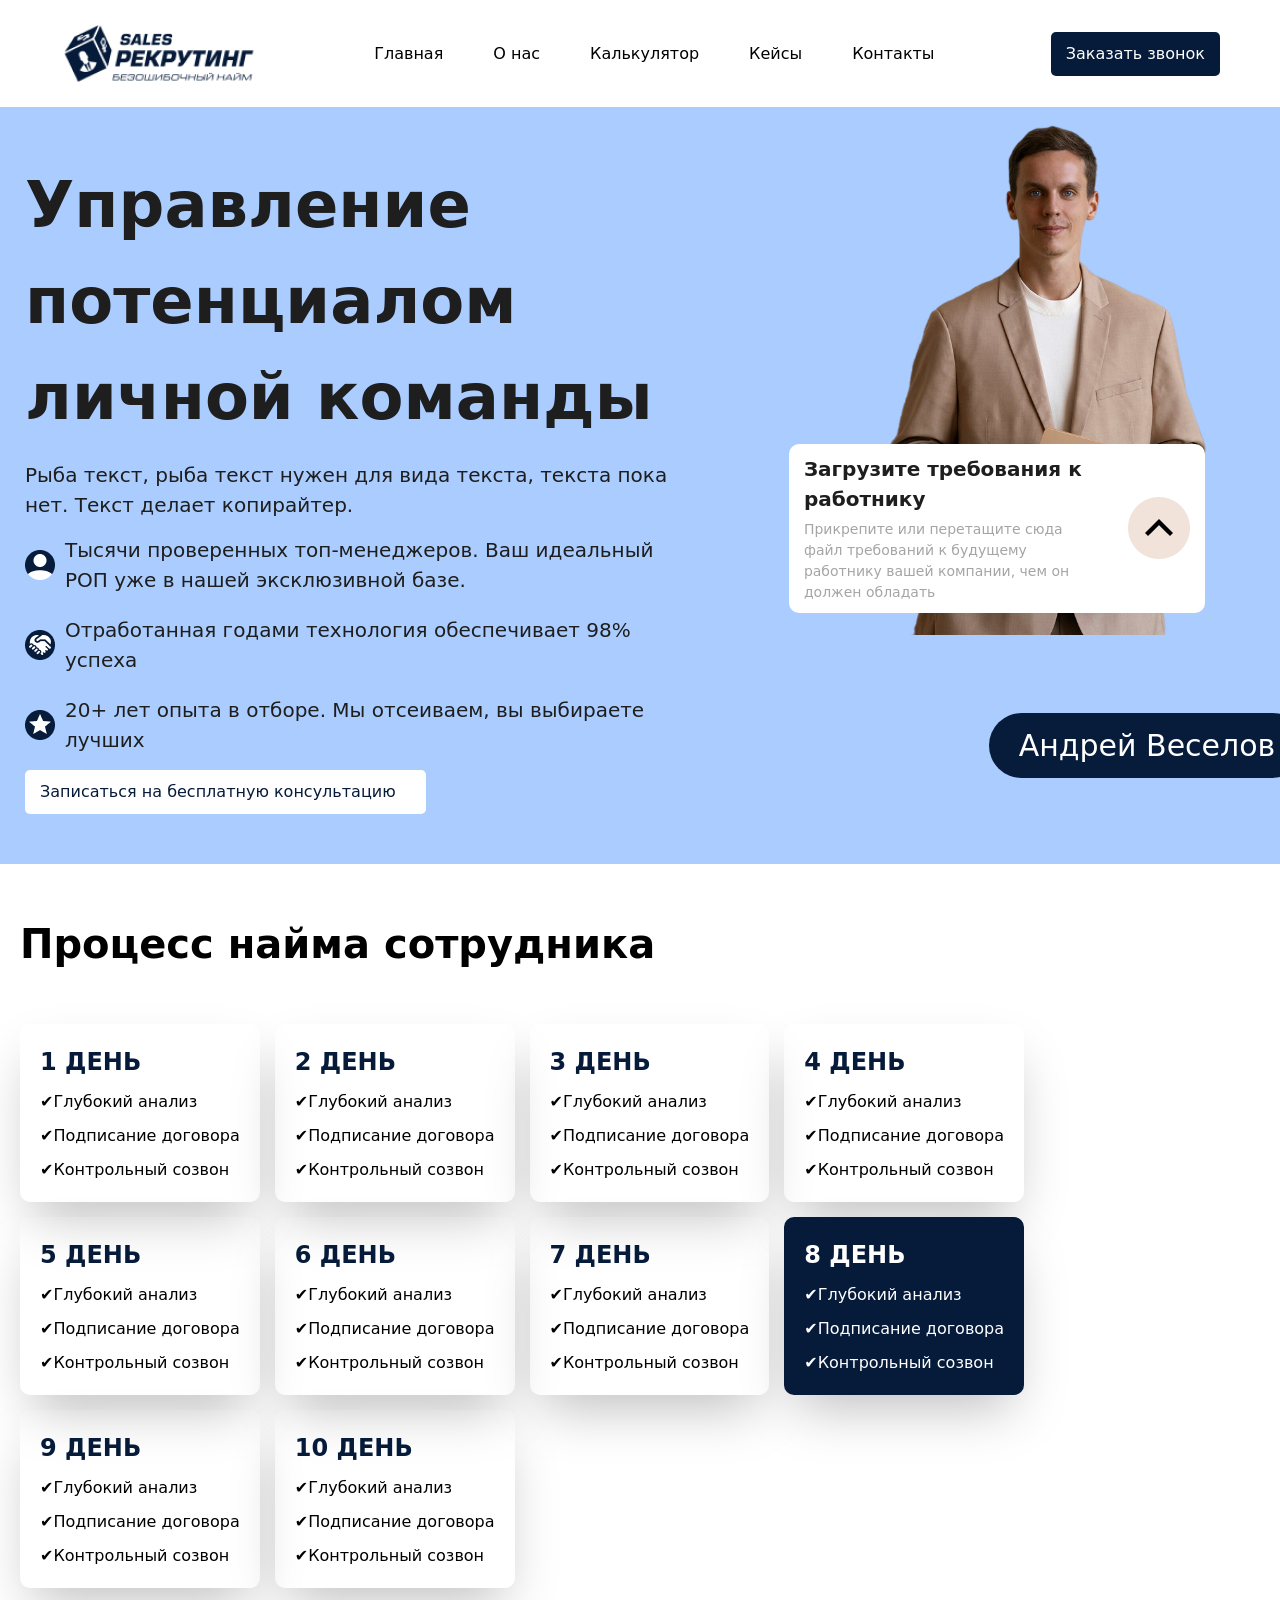
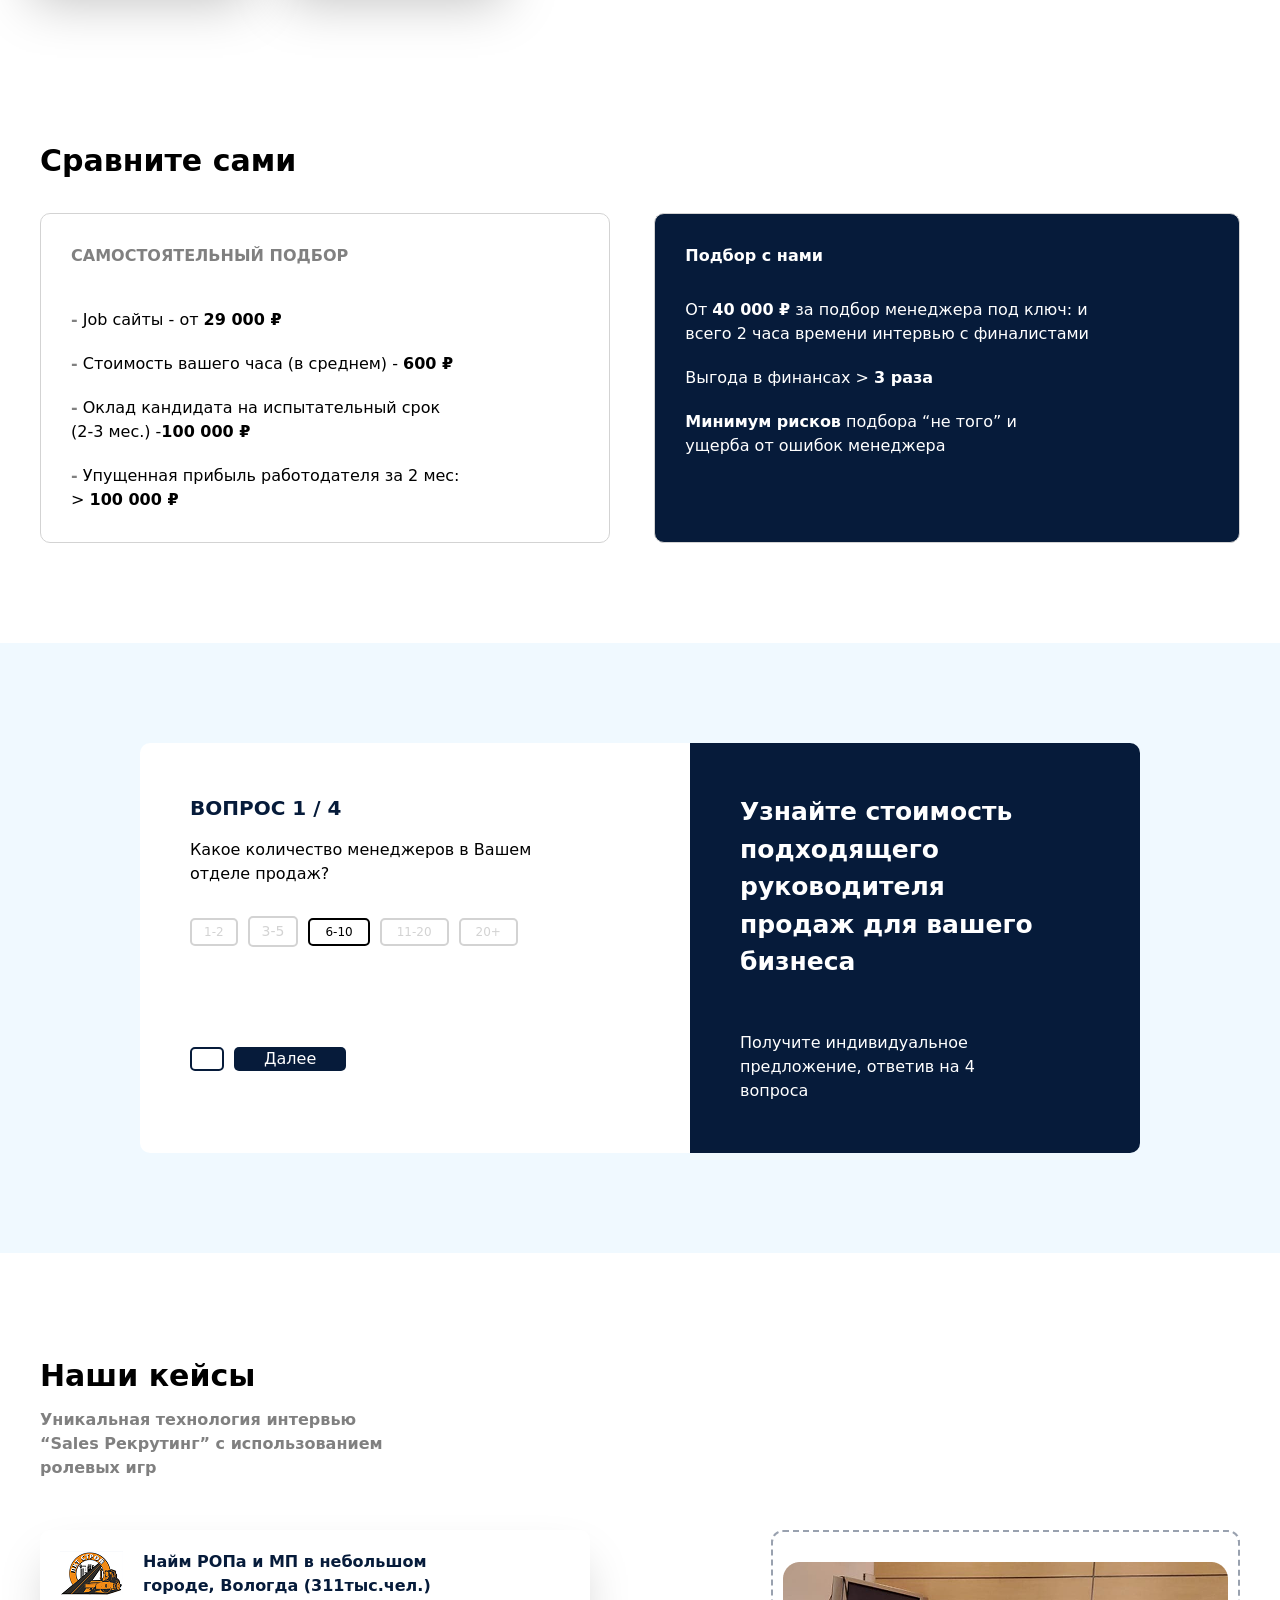
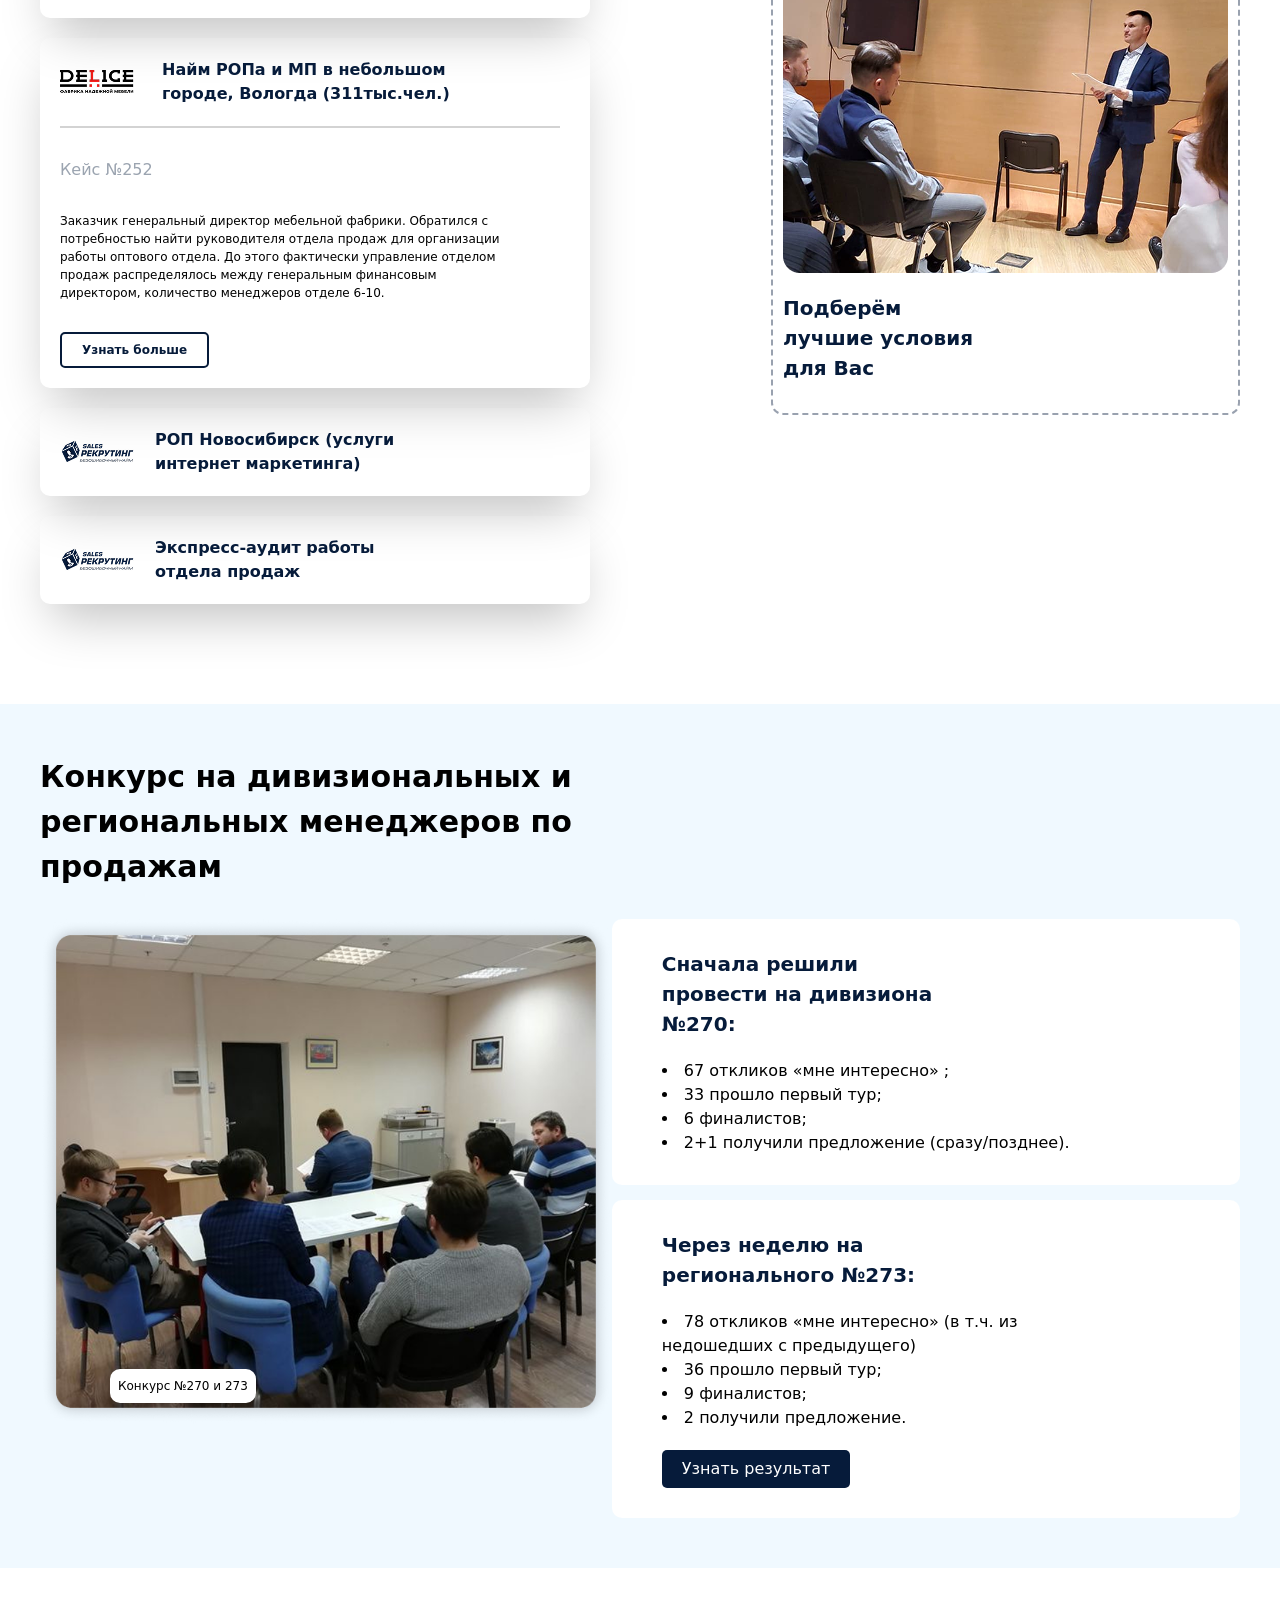
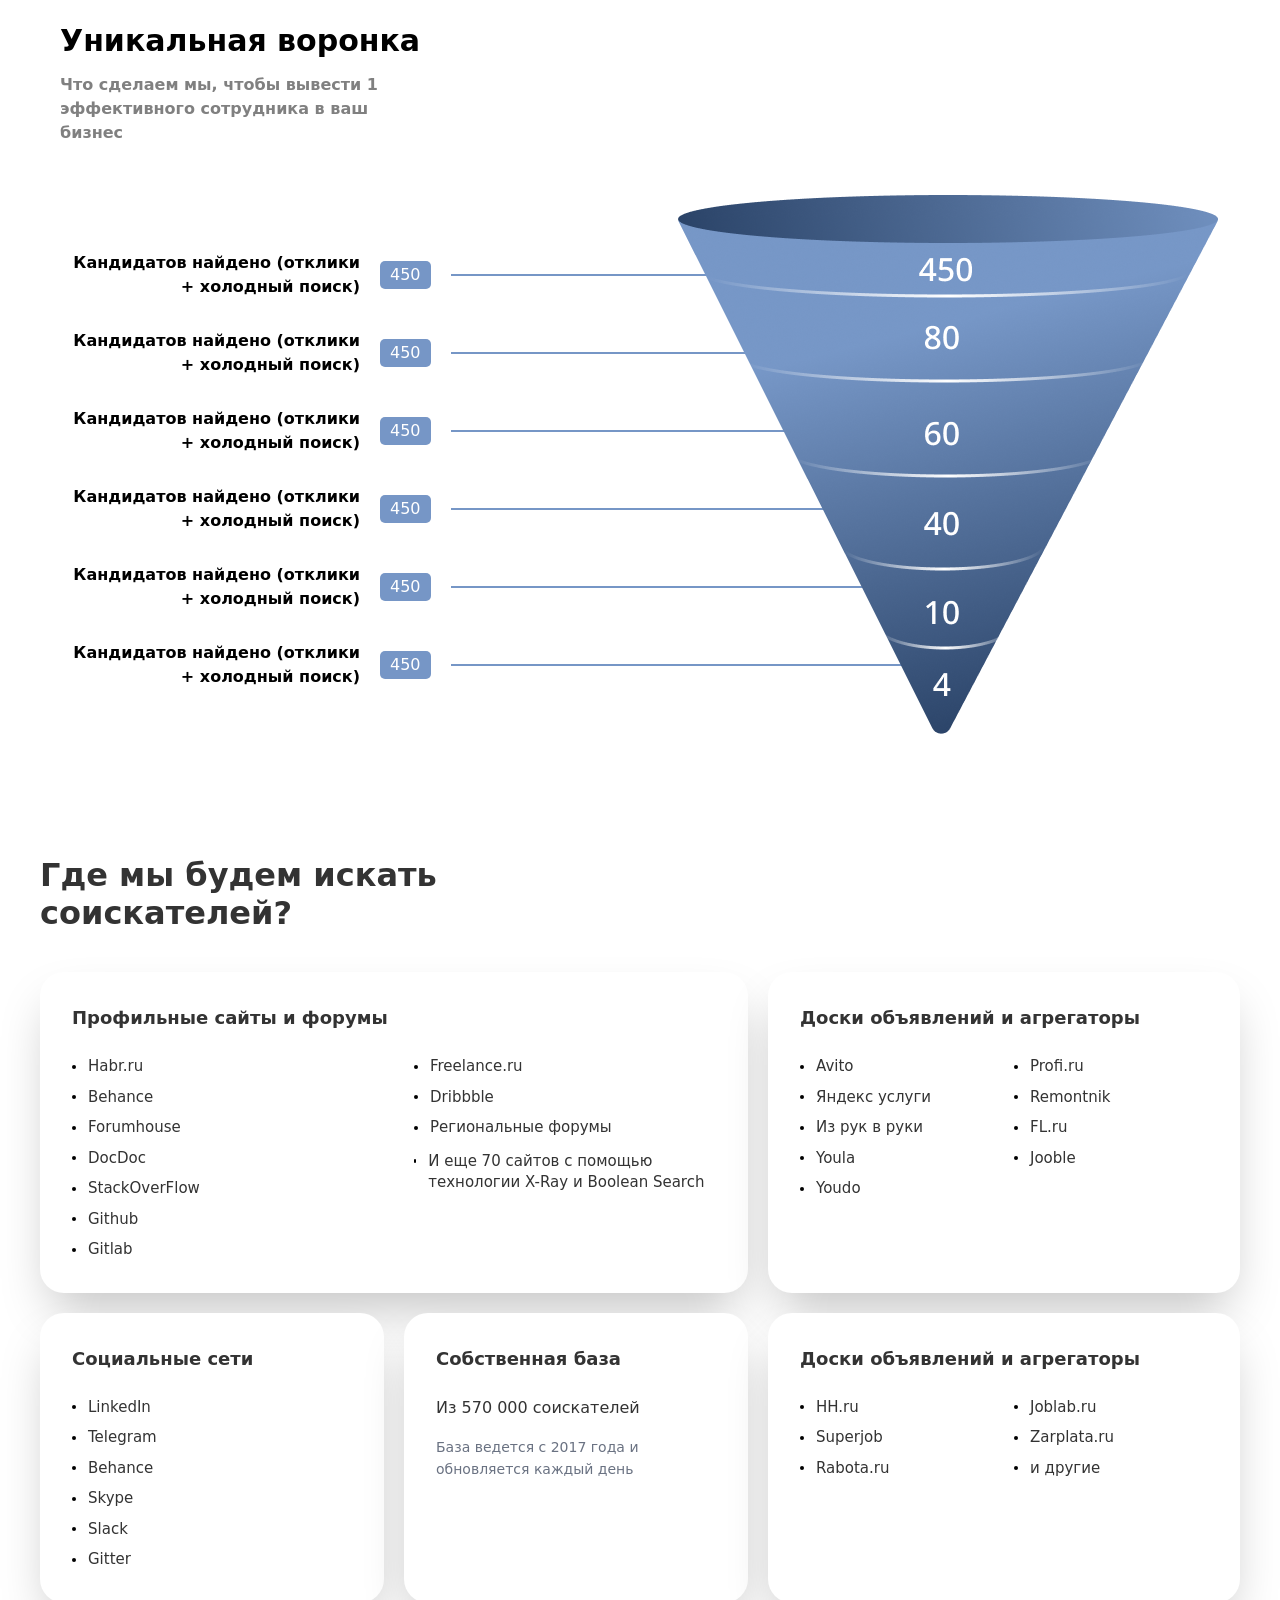
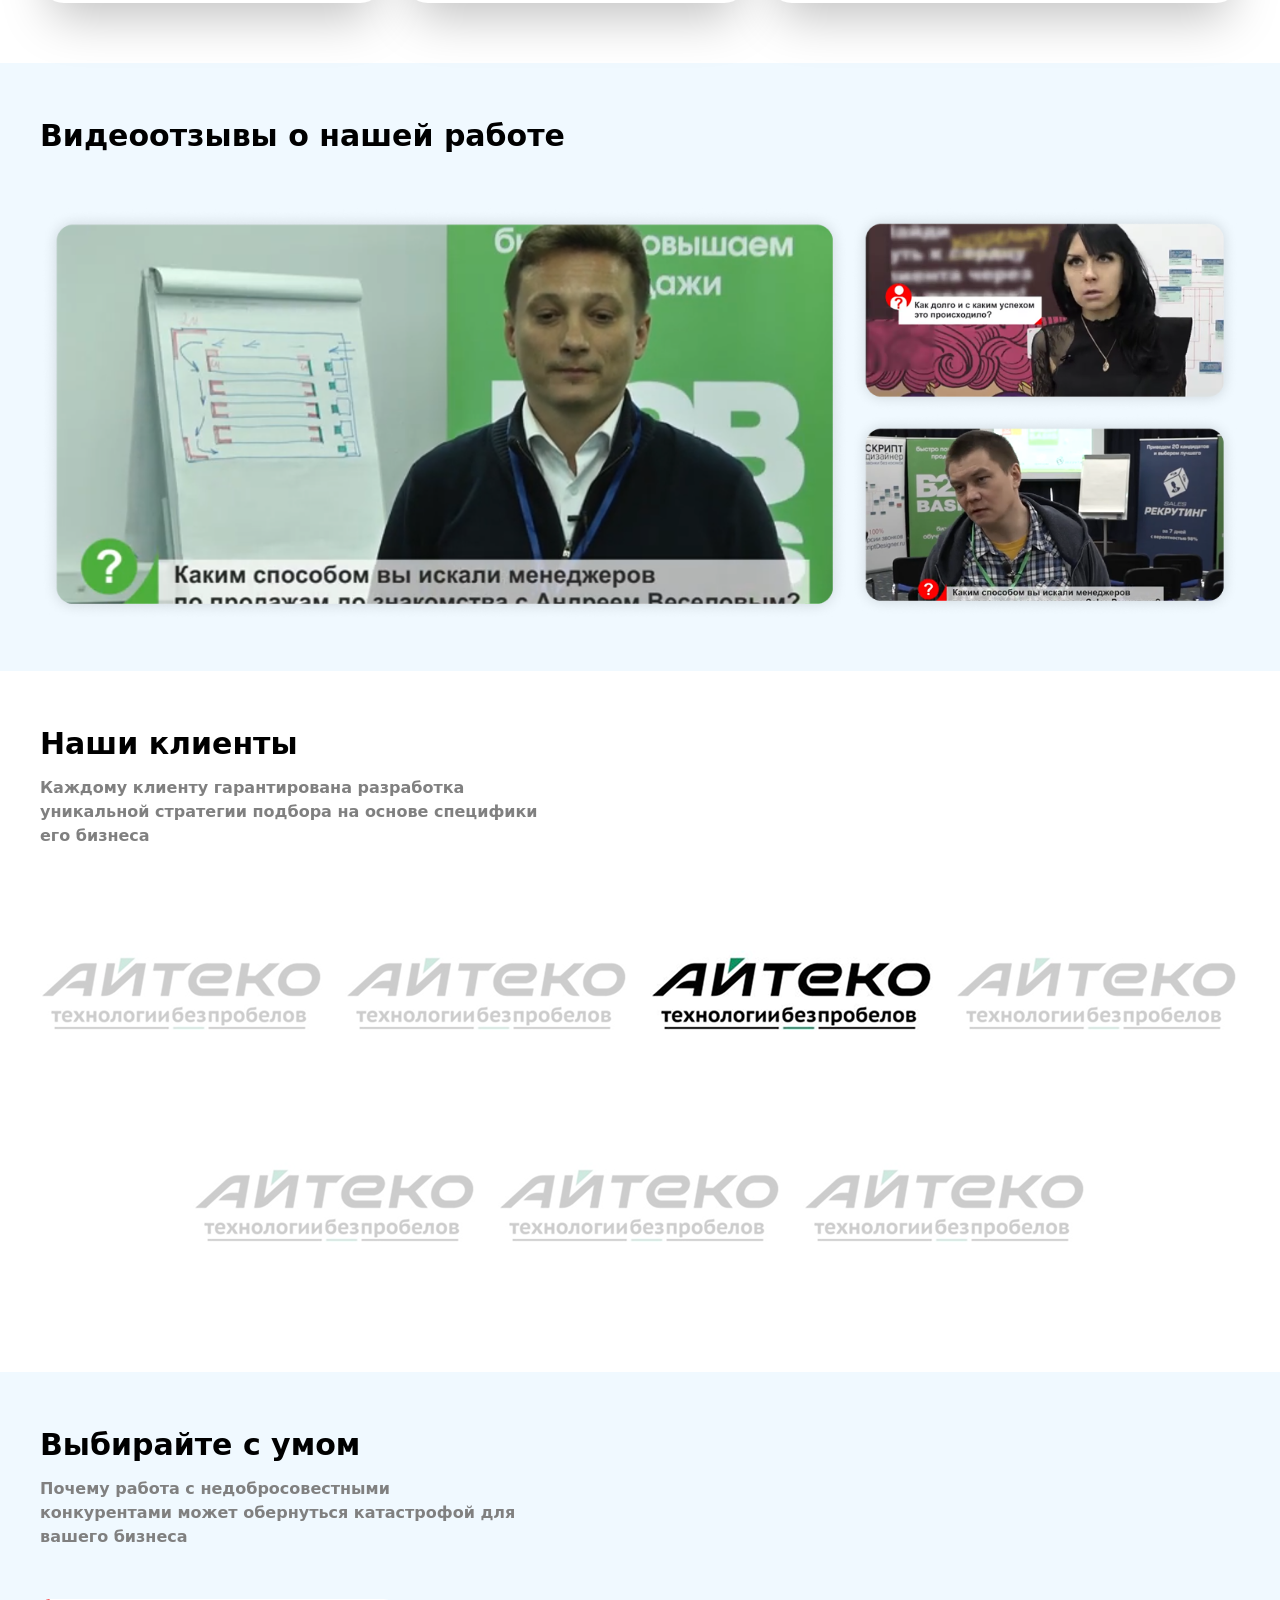
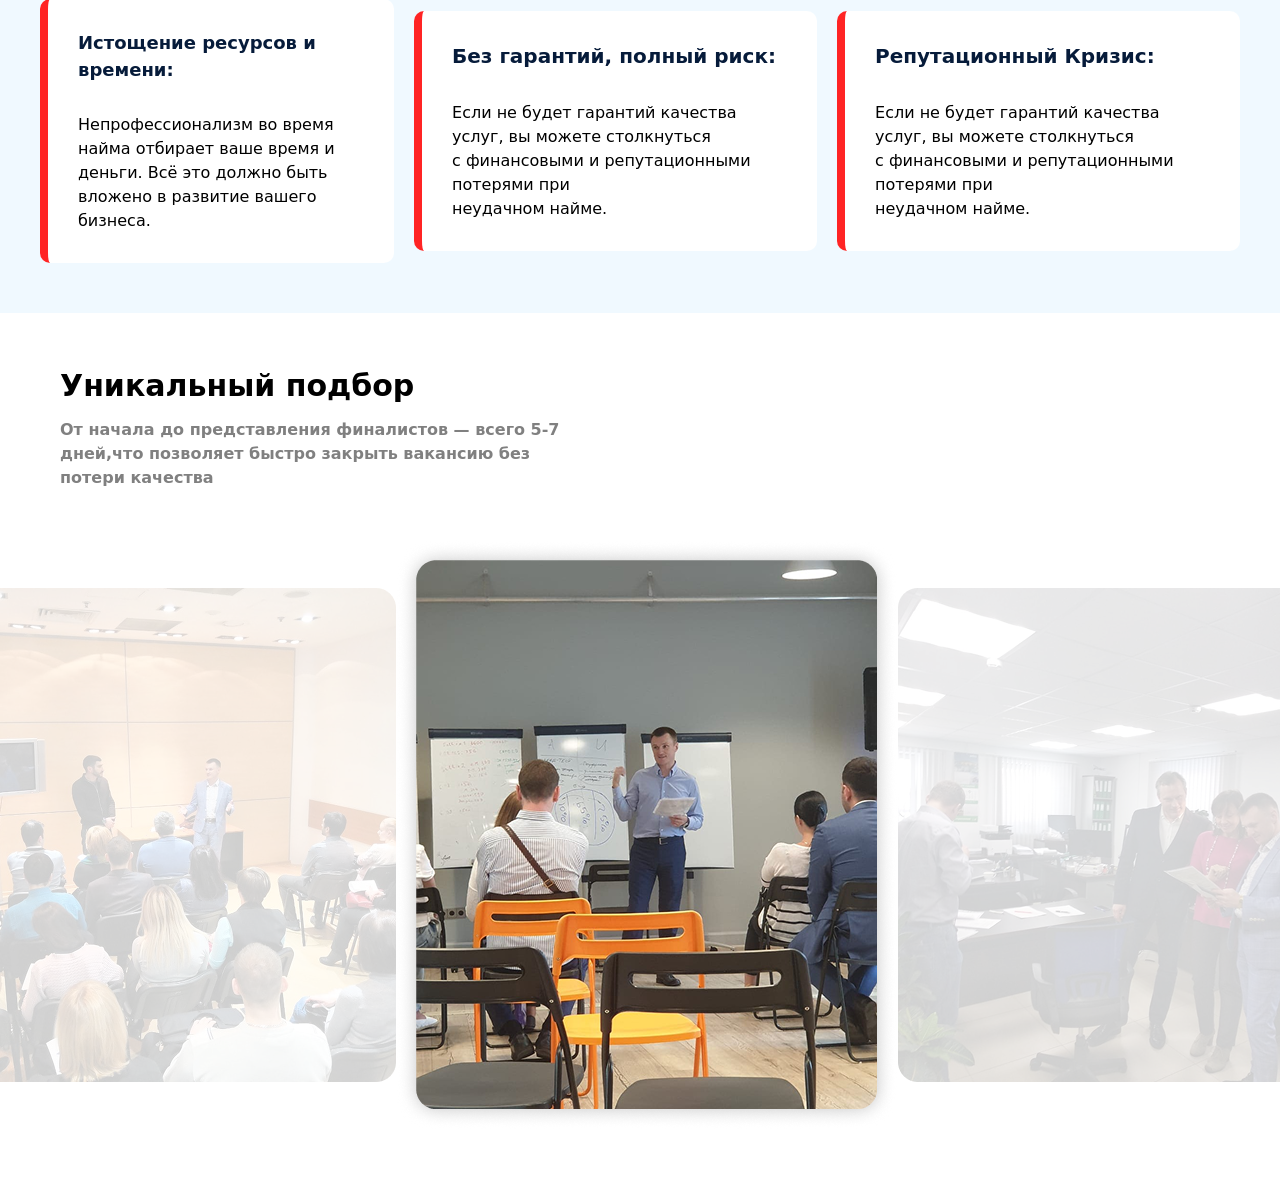
==== commit 837a2e55: "12  commit" ====
--- a/index.html
+++ b/index.html
@@ -822,4 +822,18 @@
         </nav>
       </div>
     </section>
-  </div>+  </div>
+  <section class="max-w-300 m-auto flex flex-col gap-[50px] items-start p-[50px_20px]">
+    <nav class="flex flex-col gap-[10px]">
+      <h1 class="text-[30px] font-bold">Уникальный подбор</h1>
+      <p class="text-[gray] lg:w-[500px] font-bold">
+        От начала до представления финалистов — всего 5-7 дней,что позволяет
+        быстро закрыть вакансию без потери качества
+      </p>
+    </nav>
+    <div class="flex flex-col lg:relative lg:left-[-80px] lg:flex-row items-center justify-between">
+      <img src="src/Rectangle 40.png" alt="" />
+      <img src="src/Rectangle 41.png" alt="" />
+      <img src="src/Rectangle 42.png" alt="" />
+    </div>
+  </section>
--- a/src/output.css
+++ b/src/output.css
@@ -189,8 +189,14 @@
   .bottom-\[200px\] {
     bottom: 200px;
   }
+  .left-\[10px\] {
+    left: 10px;
+  }
   .left-\[70px\] {
     left: 70px;
+  }
+  .left-\[100px\] {
+    left: 100px;
   }
   .z-\[1\] {
     z-index: 1;
@@ -677,6 +683,11 @@
       position: absolute;
     }
   }
+  .lg\:relative {
+    @media (width >= 64rem) {
+      position: relative;
+    }
+  }
   .lg\:top-\[75px\] {
     @media (width >= 64rem) {
       top: 75px;
@@ -692,11 +703,36 @@
       right: 50px;
     }
   }
+  .lg\:left-\[-80px\] {
+    @media (width >= 64rem) {
+      left: -80px;
+    }
+  }
+  .lg\:left-\[-90px\] {
+    @media (width >= 64rem) {
+      left: -90px;
+    }
+  }
+  .lg\:left-\[-100px\] {
+    @media (width >= 64rem) {
+      left: -100px;
+    }
+  }
   .lg\:left-\[100px\] {
     @media (width >= 64rem) {
       left: 100px;
     }
   }
+  .lg\:left-\[1000px\] {
+    @media (width >= 64rem) {
+      left: 1000px;
+    }
+  }
+  .lg\:left-\[px\] {
+    @media (width >= 64rem) {
+      left: px;
+    }
+  }
   .lg\:col-span-1 {
     @media (width >= 64rem) {
       grid-column: span 1 / span 1;
@@ -915,6 +951,11 @@
   .lg\:pr-\[40px\] {
     @media (width >= 64rem) {
       padding-right: 40px;
+    }
+  }
+  .lg\:pr-\[100px\] {
+    @media (width >= 64rem) {
+      padding-right: 100px;
     }
   }
   .lg\:pr-\[150px\] {
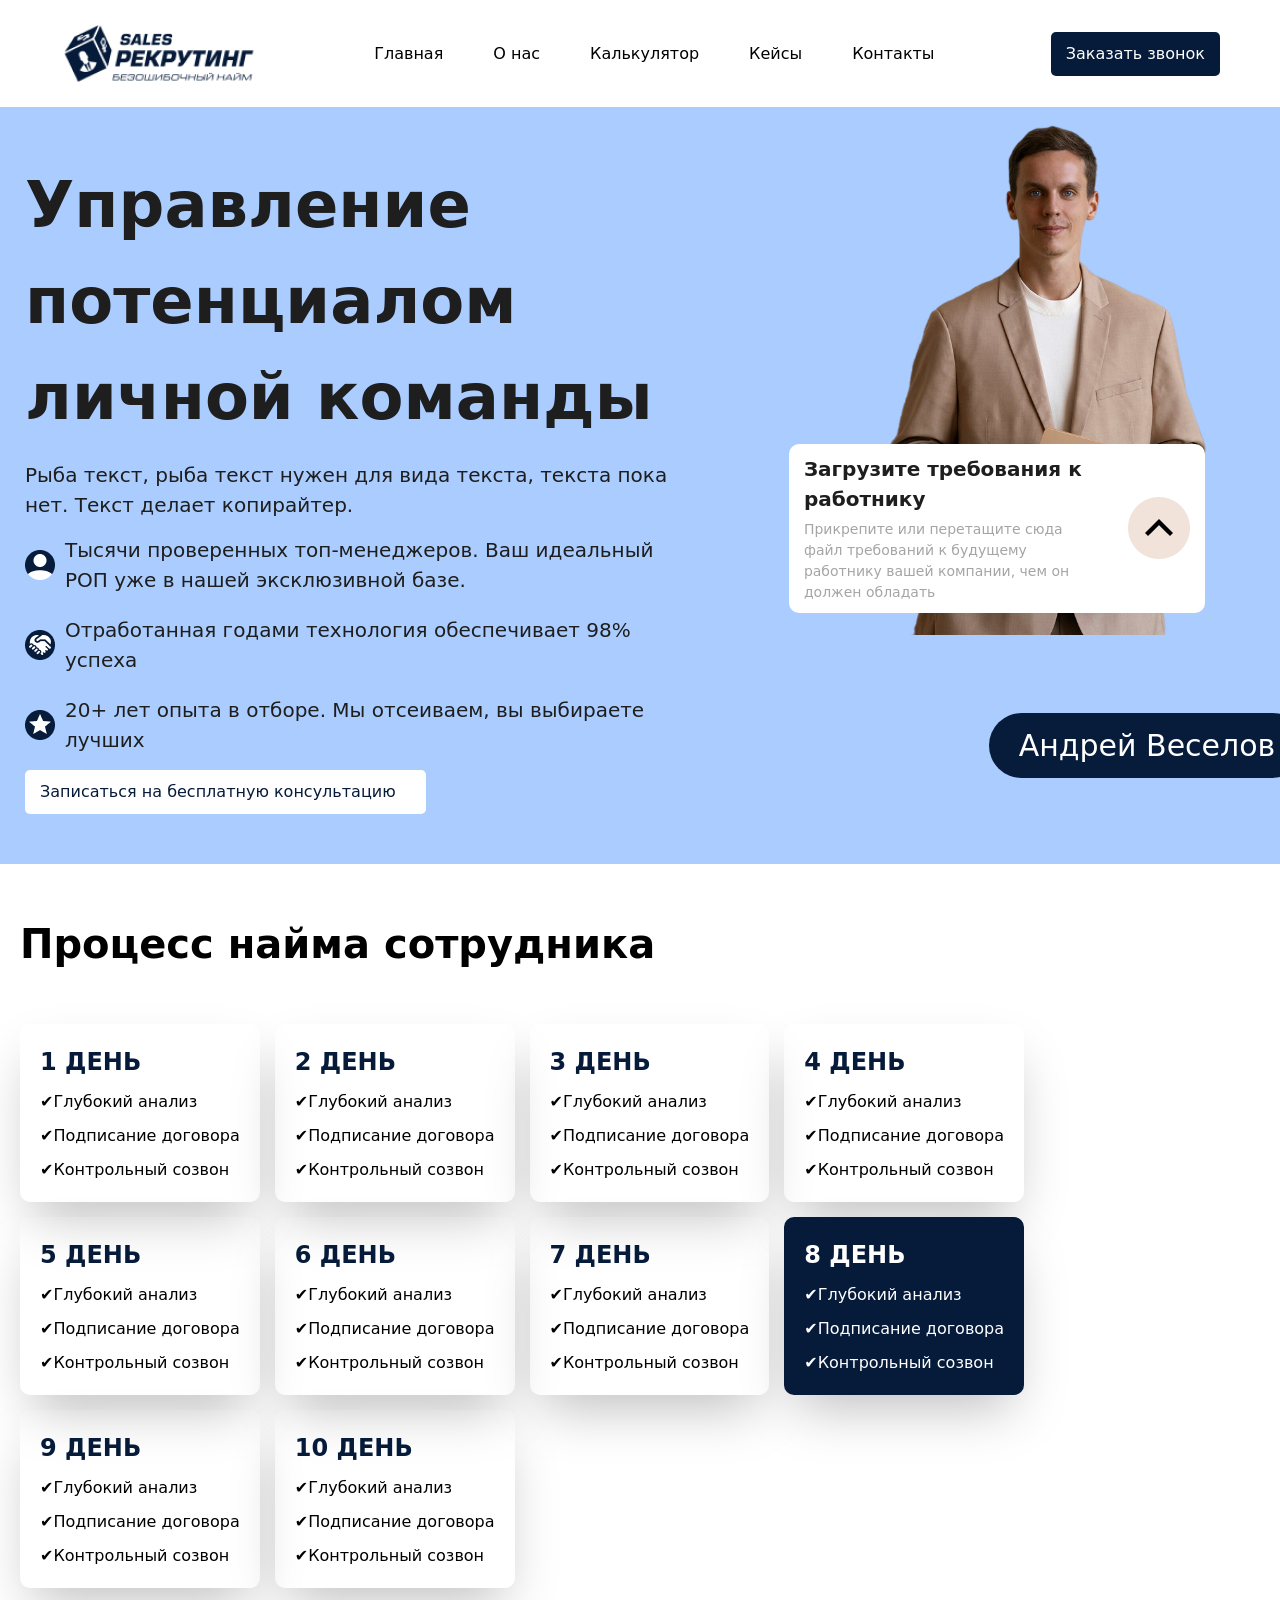
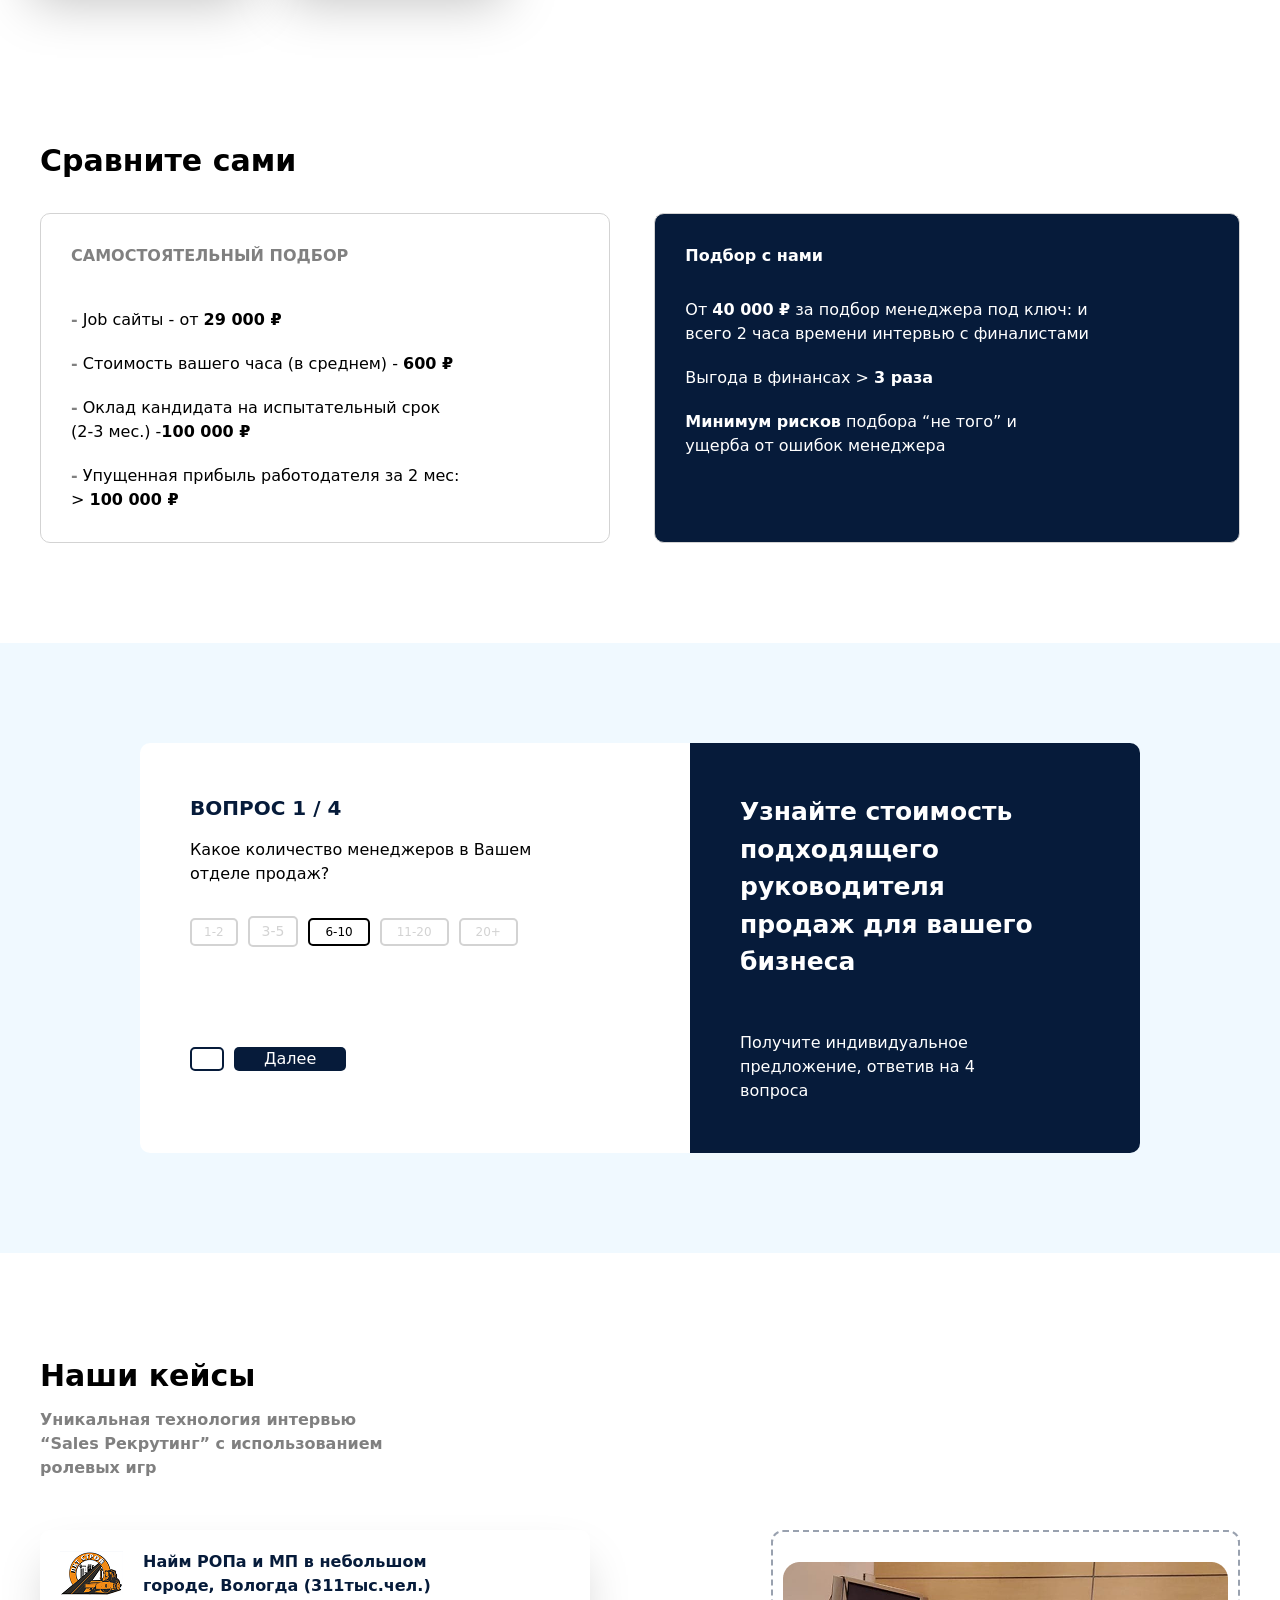
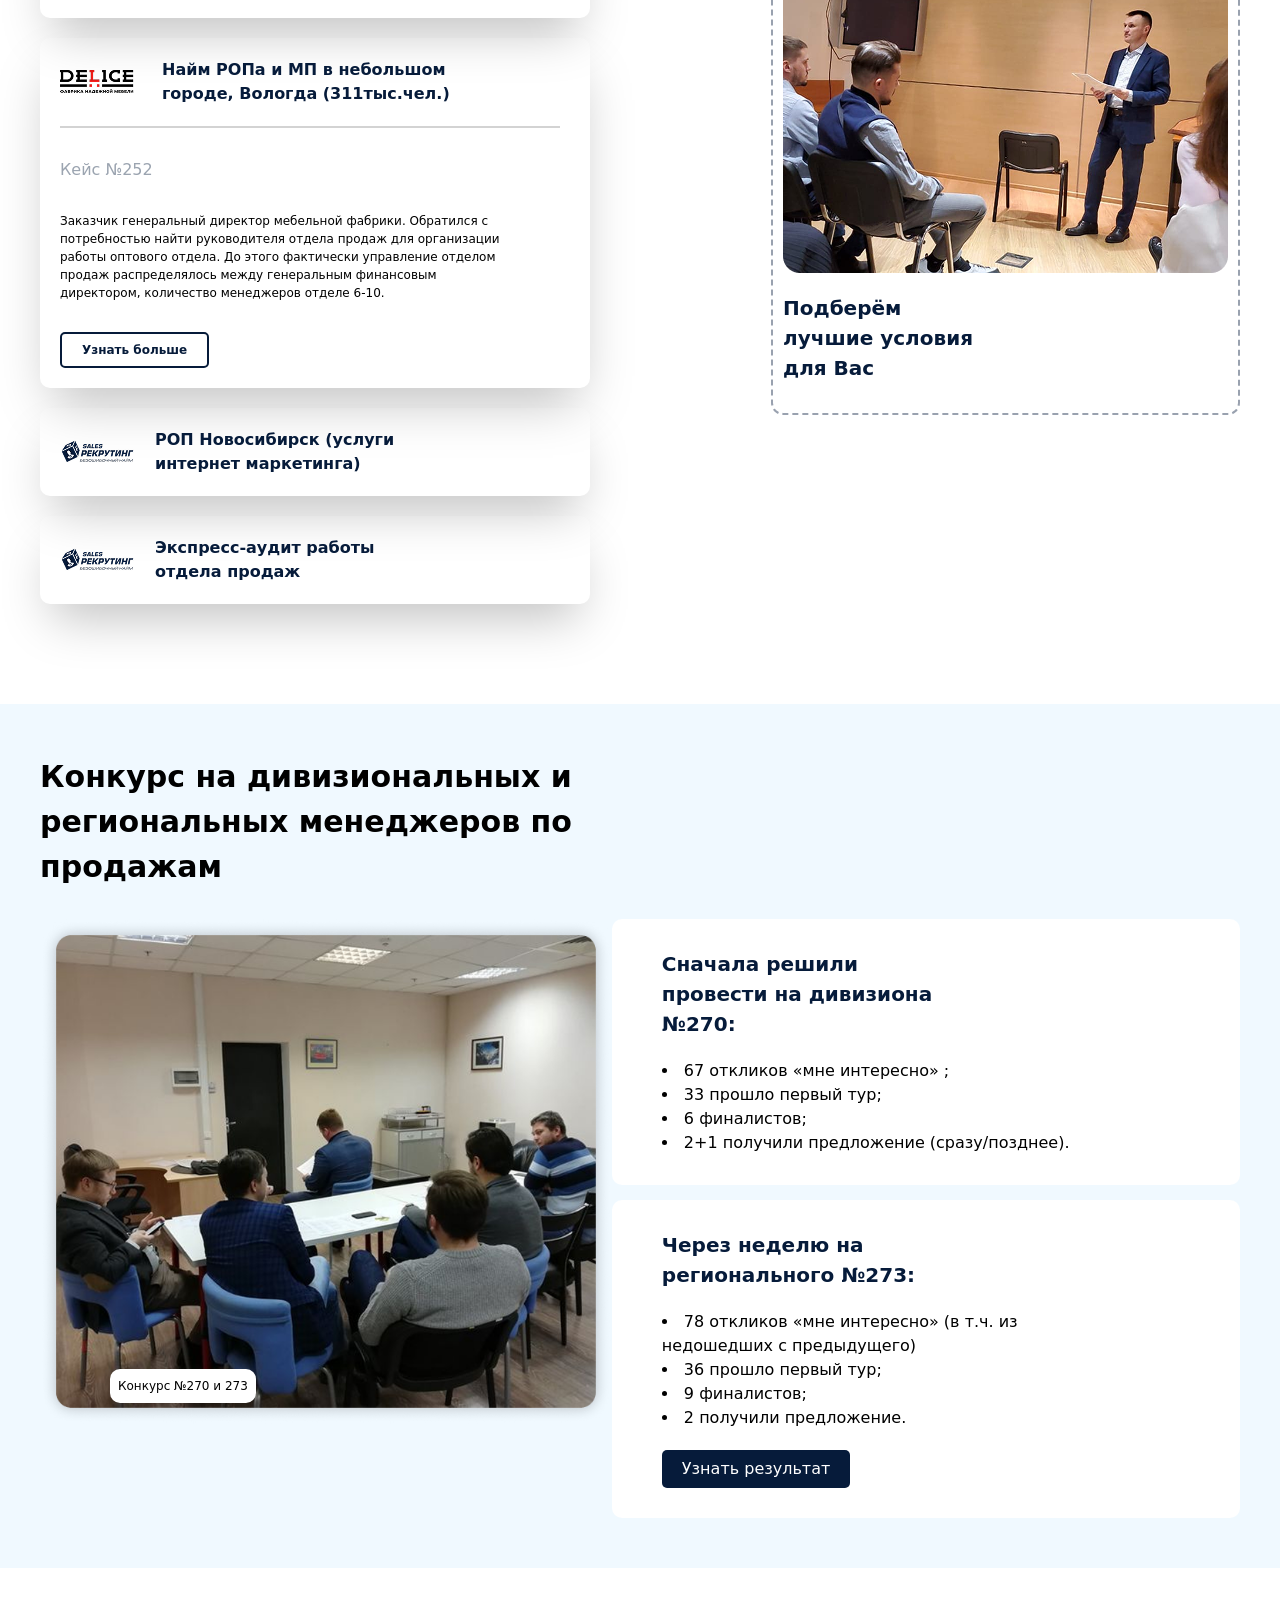
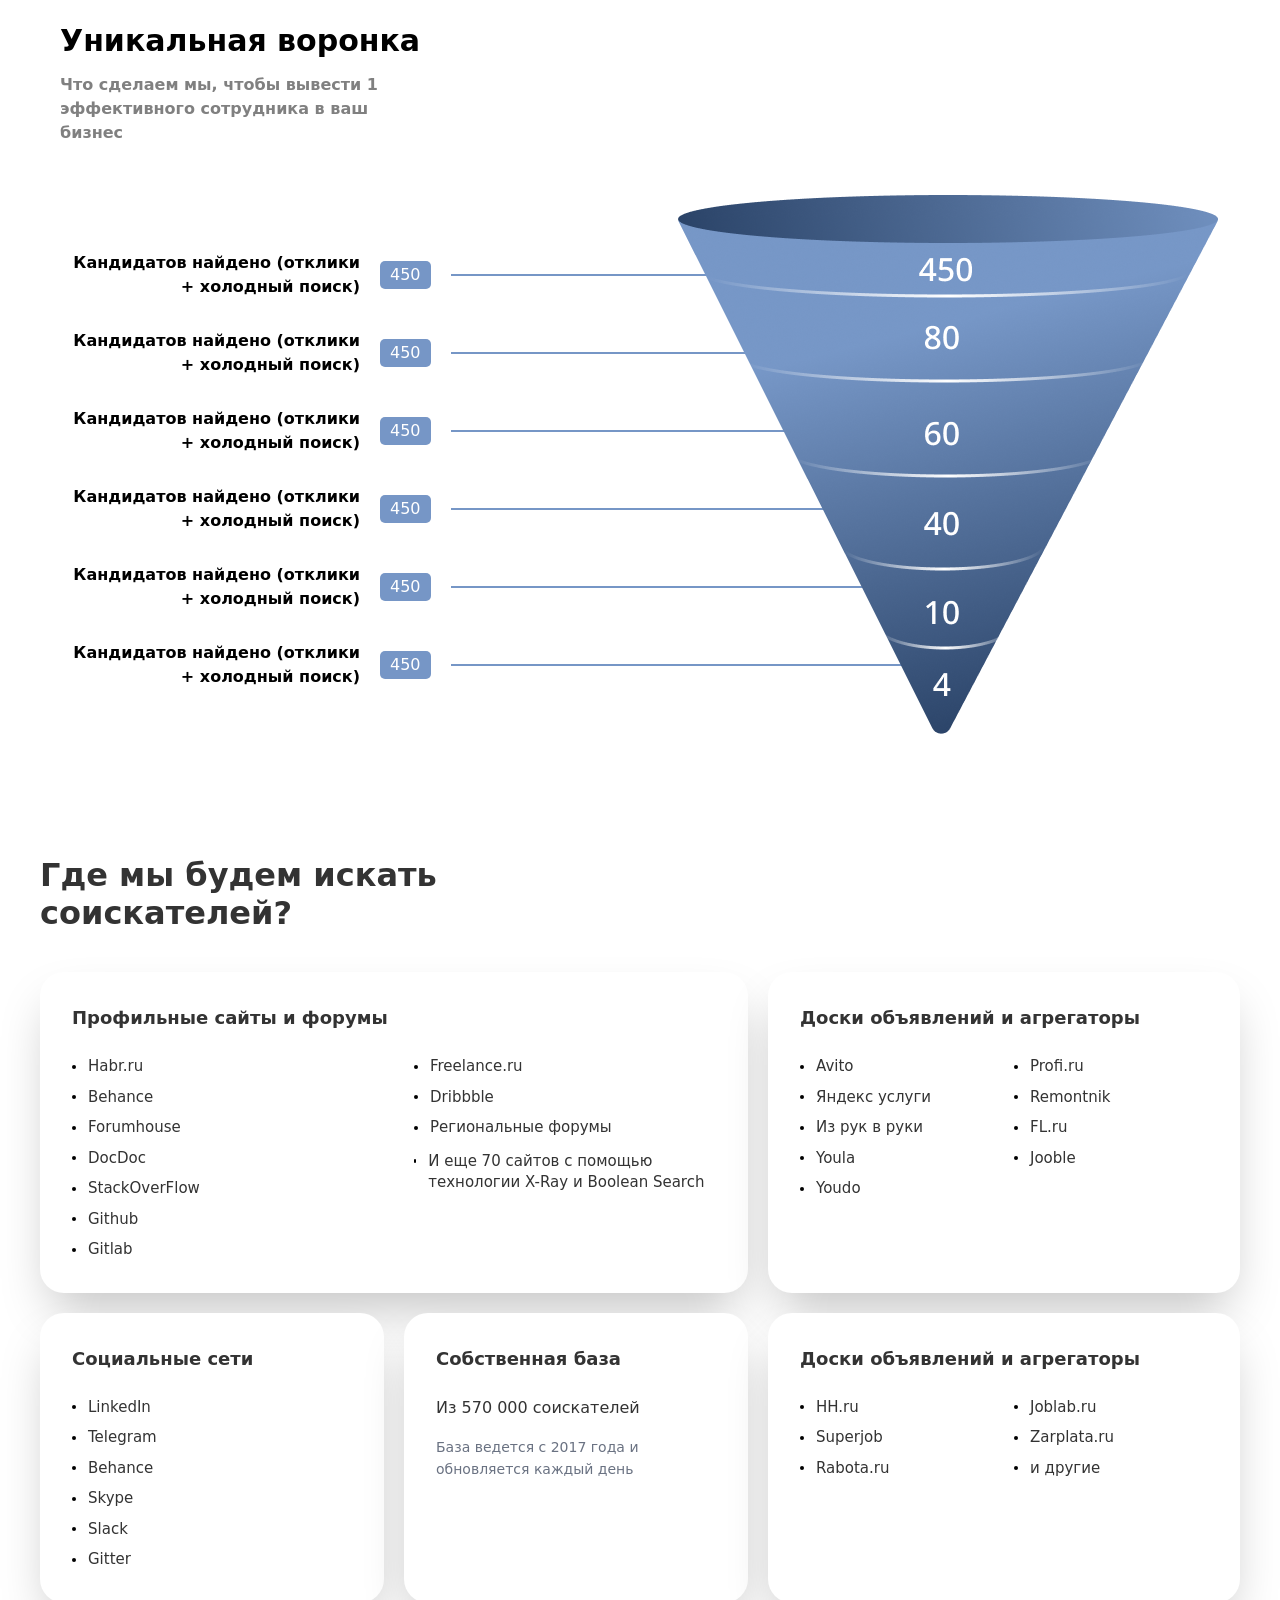
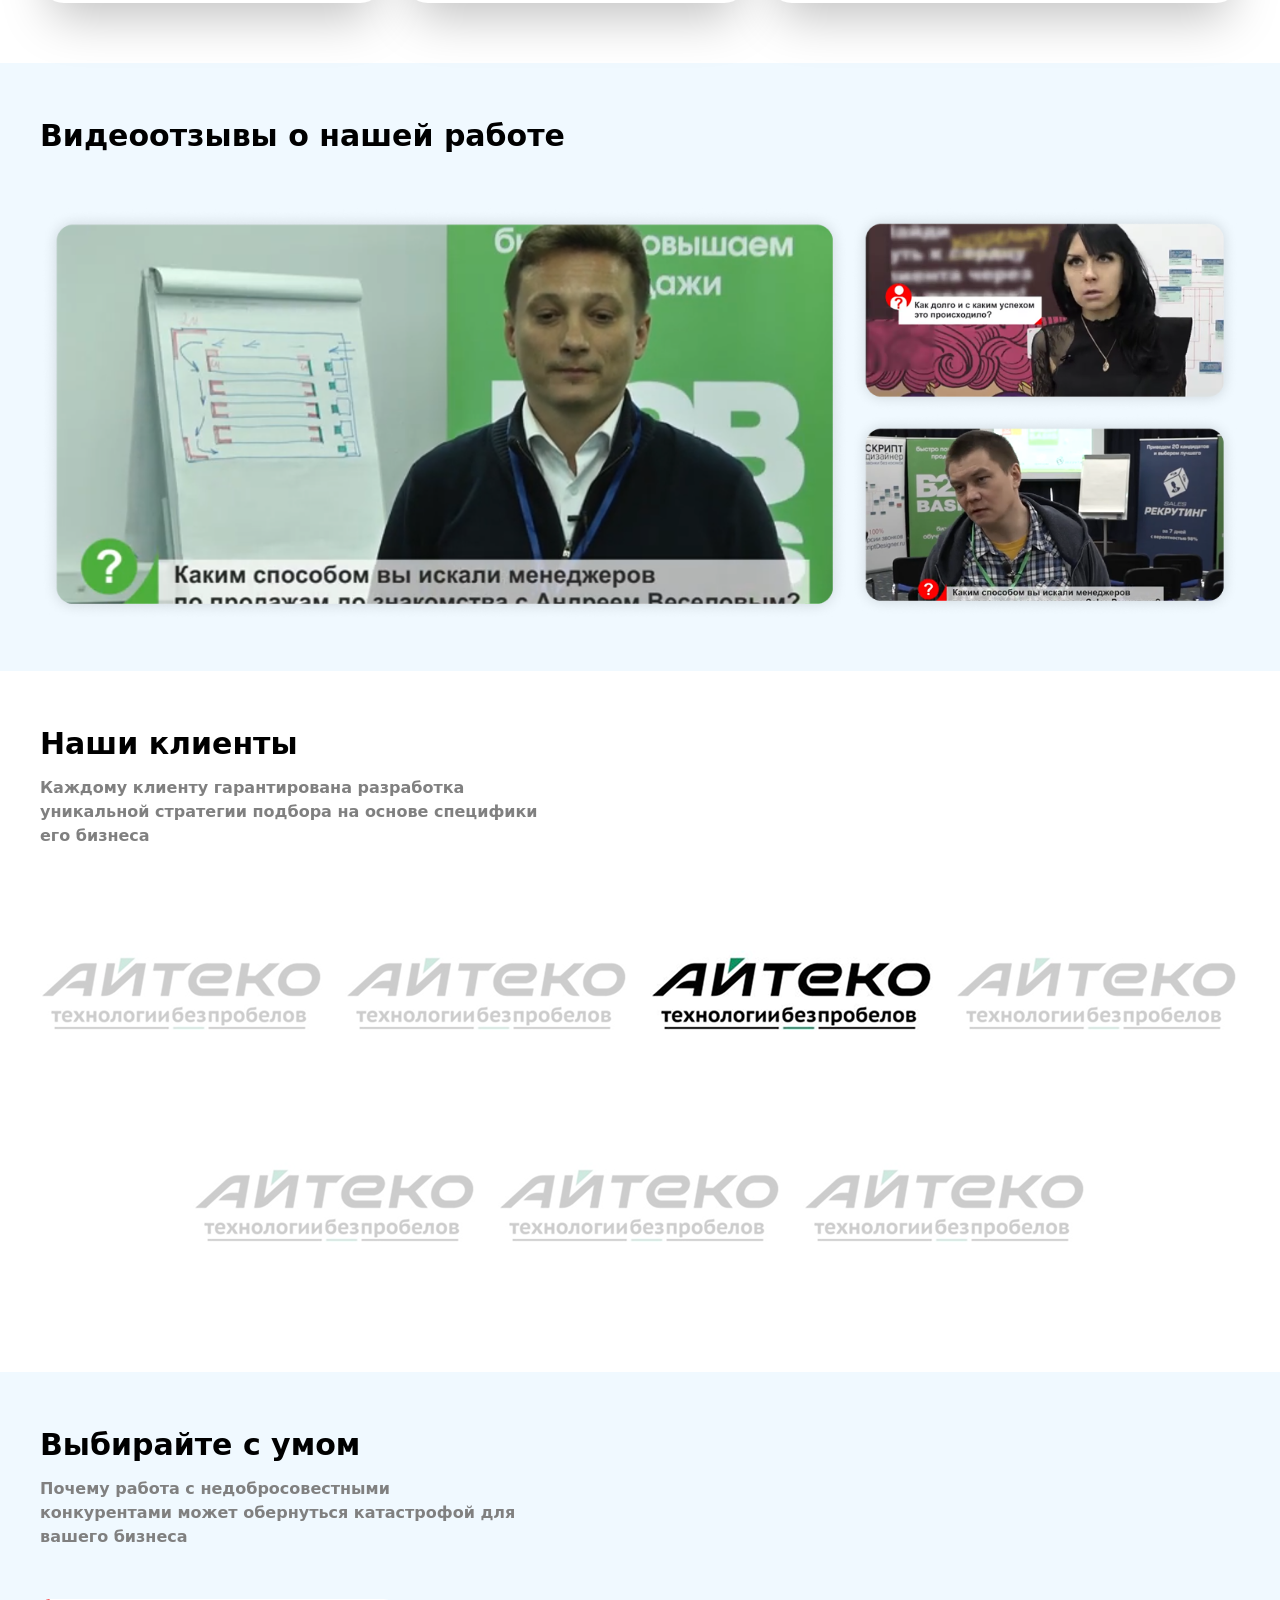
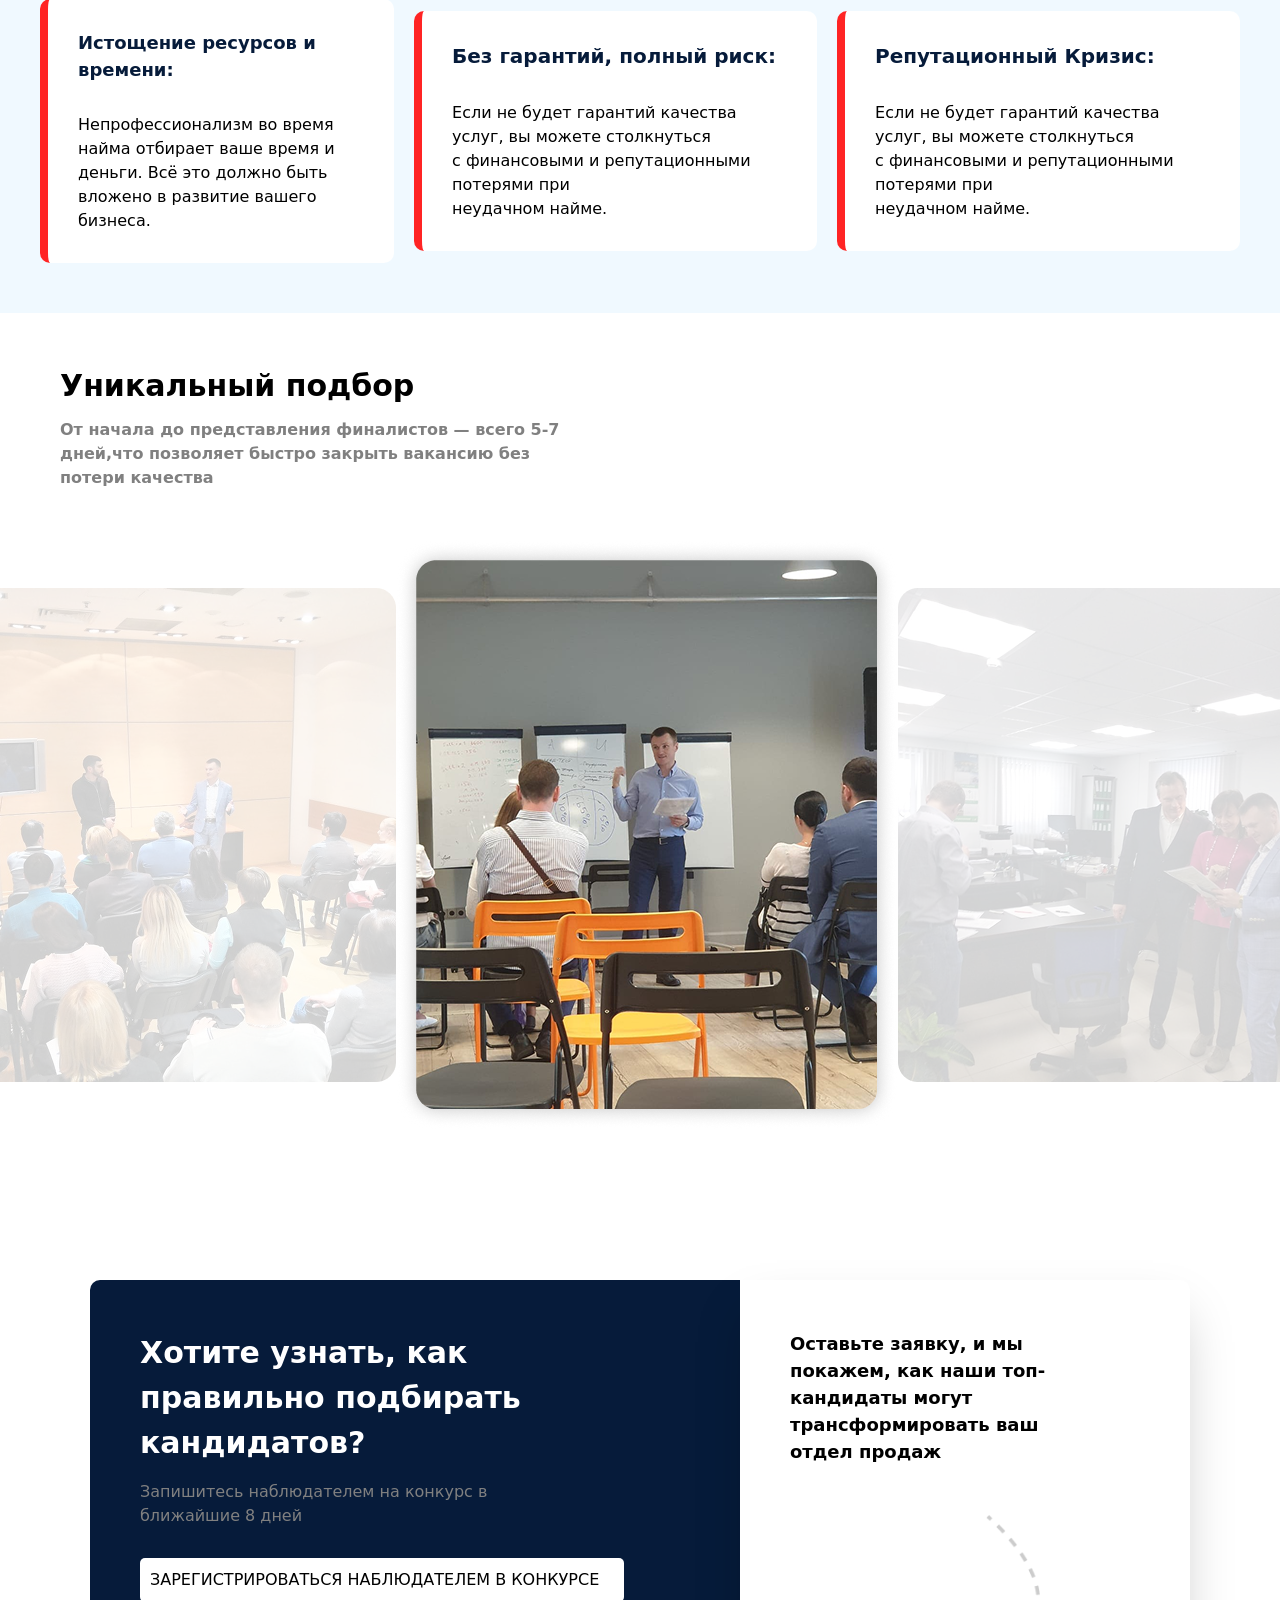
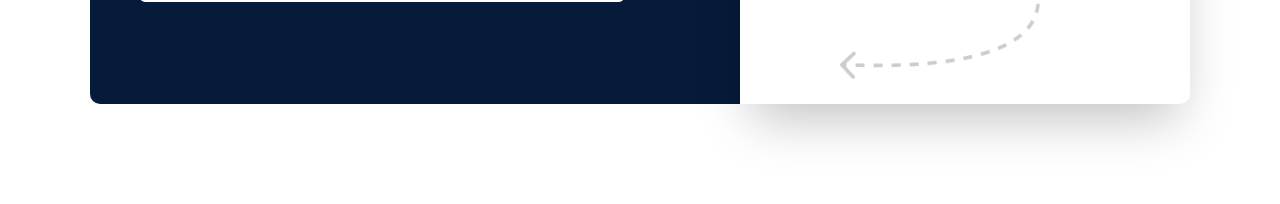
==== commit 381f44b7: "13  commit" ====
--- a/index.html
+++ b/index.html
@@ -836,4 +836,36 @@
       <img src="src/Rectangle 41.png" alt="" />
       <img src="src/Rectangle 42.png" alt="" />
     </div>
+  </section>
+  <section class="max-w-300 m-auto flex flex-col lg:p-[100px_0px] p-[50px_20px]">
+    <div class="flex flex-col lg:flex-row lg:justify-center">
+      <nav
+        class="flex flex-col gap-[30px] items-start bg-[#061B3A] p-[50px_100px_50px_50px] rounded-[10px_10px_0px_0px] lg:rounded-[10px_0px_0px_10px]">
+        <article class="flex flex-col gap-[15px]">
+          <h1 class="font-bold text-[30px] text-[white] lg:w-[500px]">
+            Хотите узнать, как правильно подбирать кандидатов?
+          </h1>
+          <p class="text-[16px] lg:w-[350px] text-[gray]">
+            Запишитесь наблюдателем на конкурс в ближайшие 8 дней
+          </p>
+        </article>
+        <div class="flex flex-col gap-[100px] items-start">
+          <div class="flex gap-[10px]">
+            <button class="text-black bg-[white] p-[10px] rounded-[5px] hidden lg:flex items-center gap-[15px]">
+              ЗАРЕГИСТРИРОВАТЬСЯ НАБЛЮДАТЕЛЕМ В КОНКУРСЕ
+              <i class="fa-solid fa-arrow-right-long" style="color: black"></i>
+            </button>
+          </div>
+        </div>
+      </nav>
+      <nav
+        class="flex flex-col-reverse lg:flex-col bg-[white] p-[50px_100px_25px_50px] rounded-[0px_0px_10px_10px] lg:rounded-[0px_10px_10px_0px] gap-[50px] items-center shadow-2xl">
+        <h1 class="font-bold text-[black] lg:w-[300px] lg:text-[18px]">
+          Оставьте заявку, и мы покажем, как наши топ-кандидаты могут
+          трансформировать ваш отдел продаж
+        </h1>
+        <img class="lg:w-[200px] lg:inline hidden" src="./src/Vector 1.png" alt="" />
+        <img src="src/Vector 2.png" class="lg:hidden" alt="" />
+      </nav>
+    </div>
   </section>
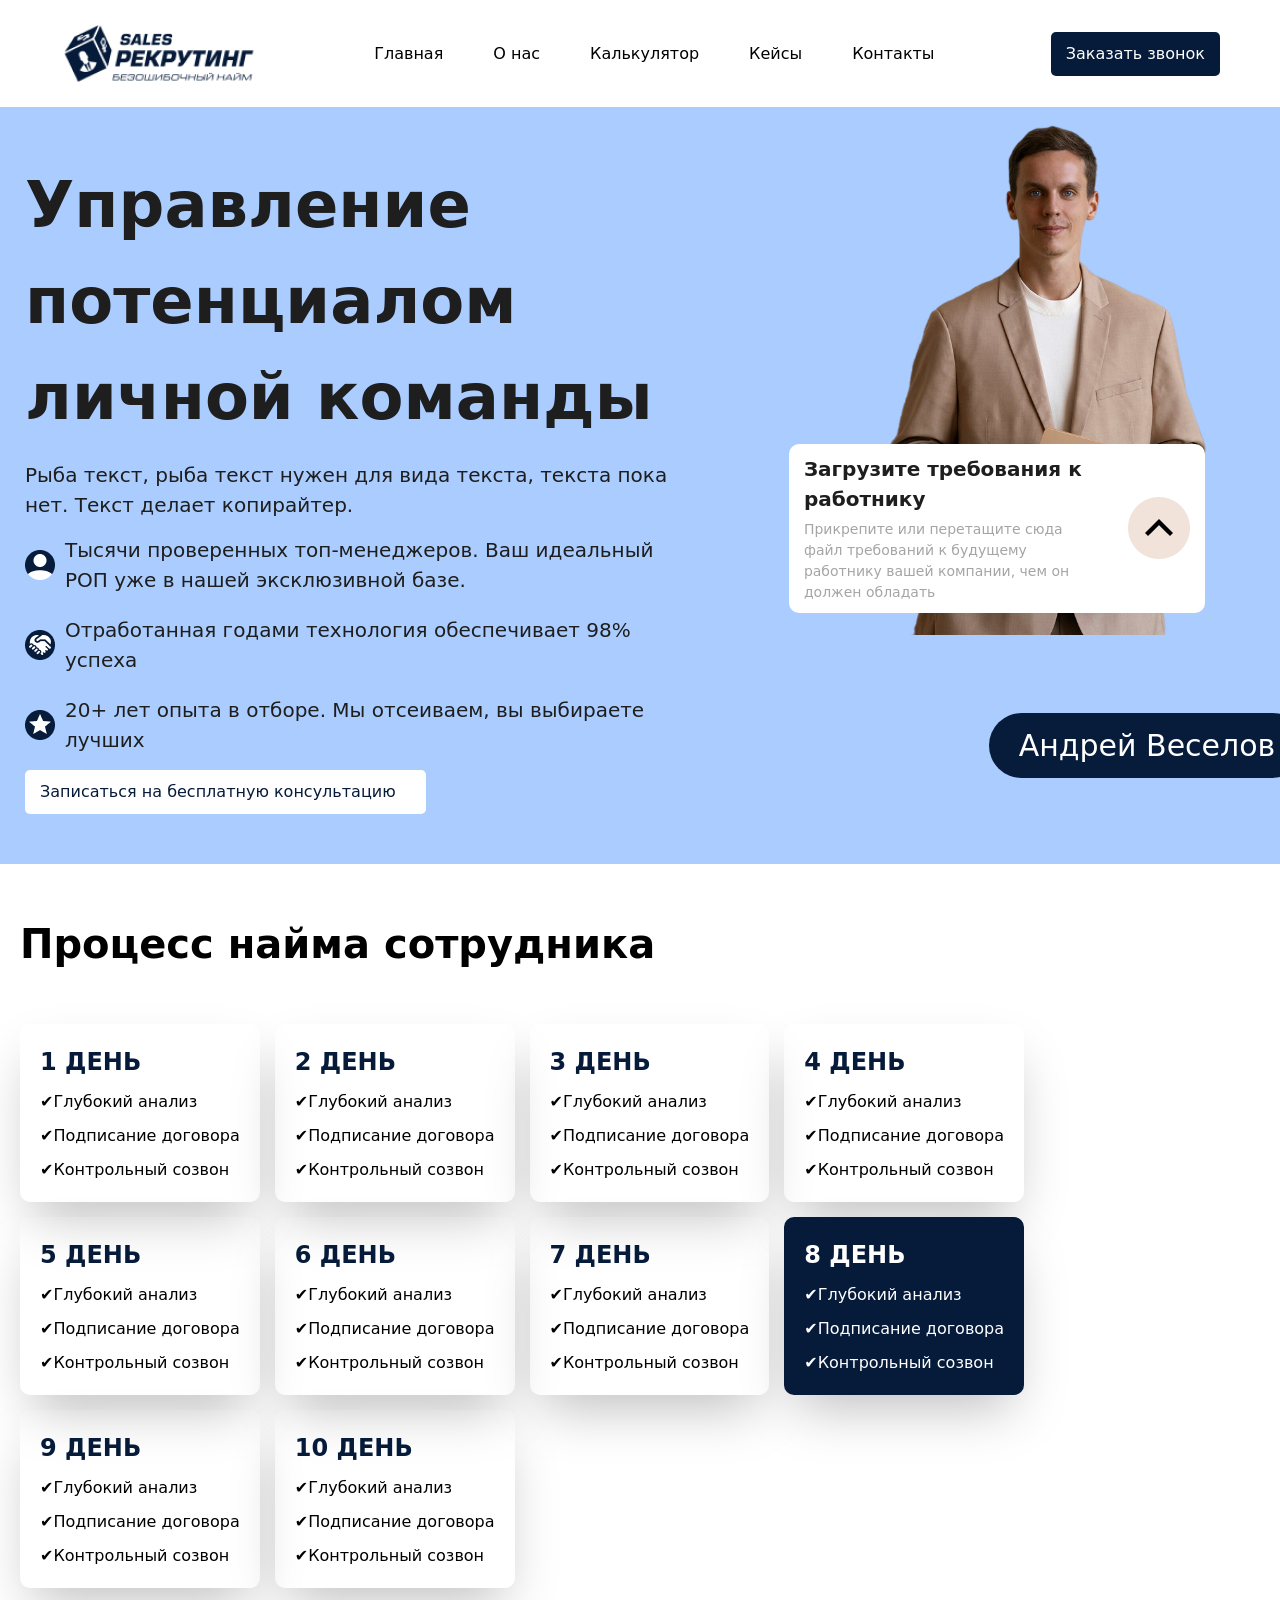
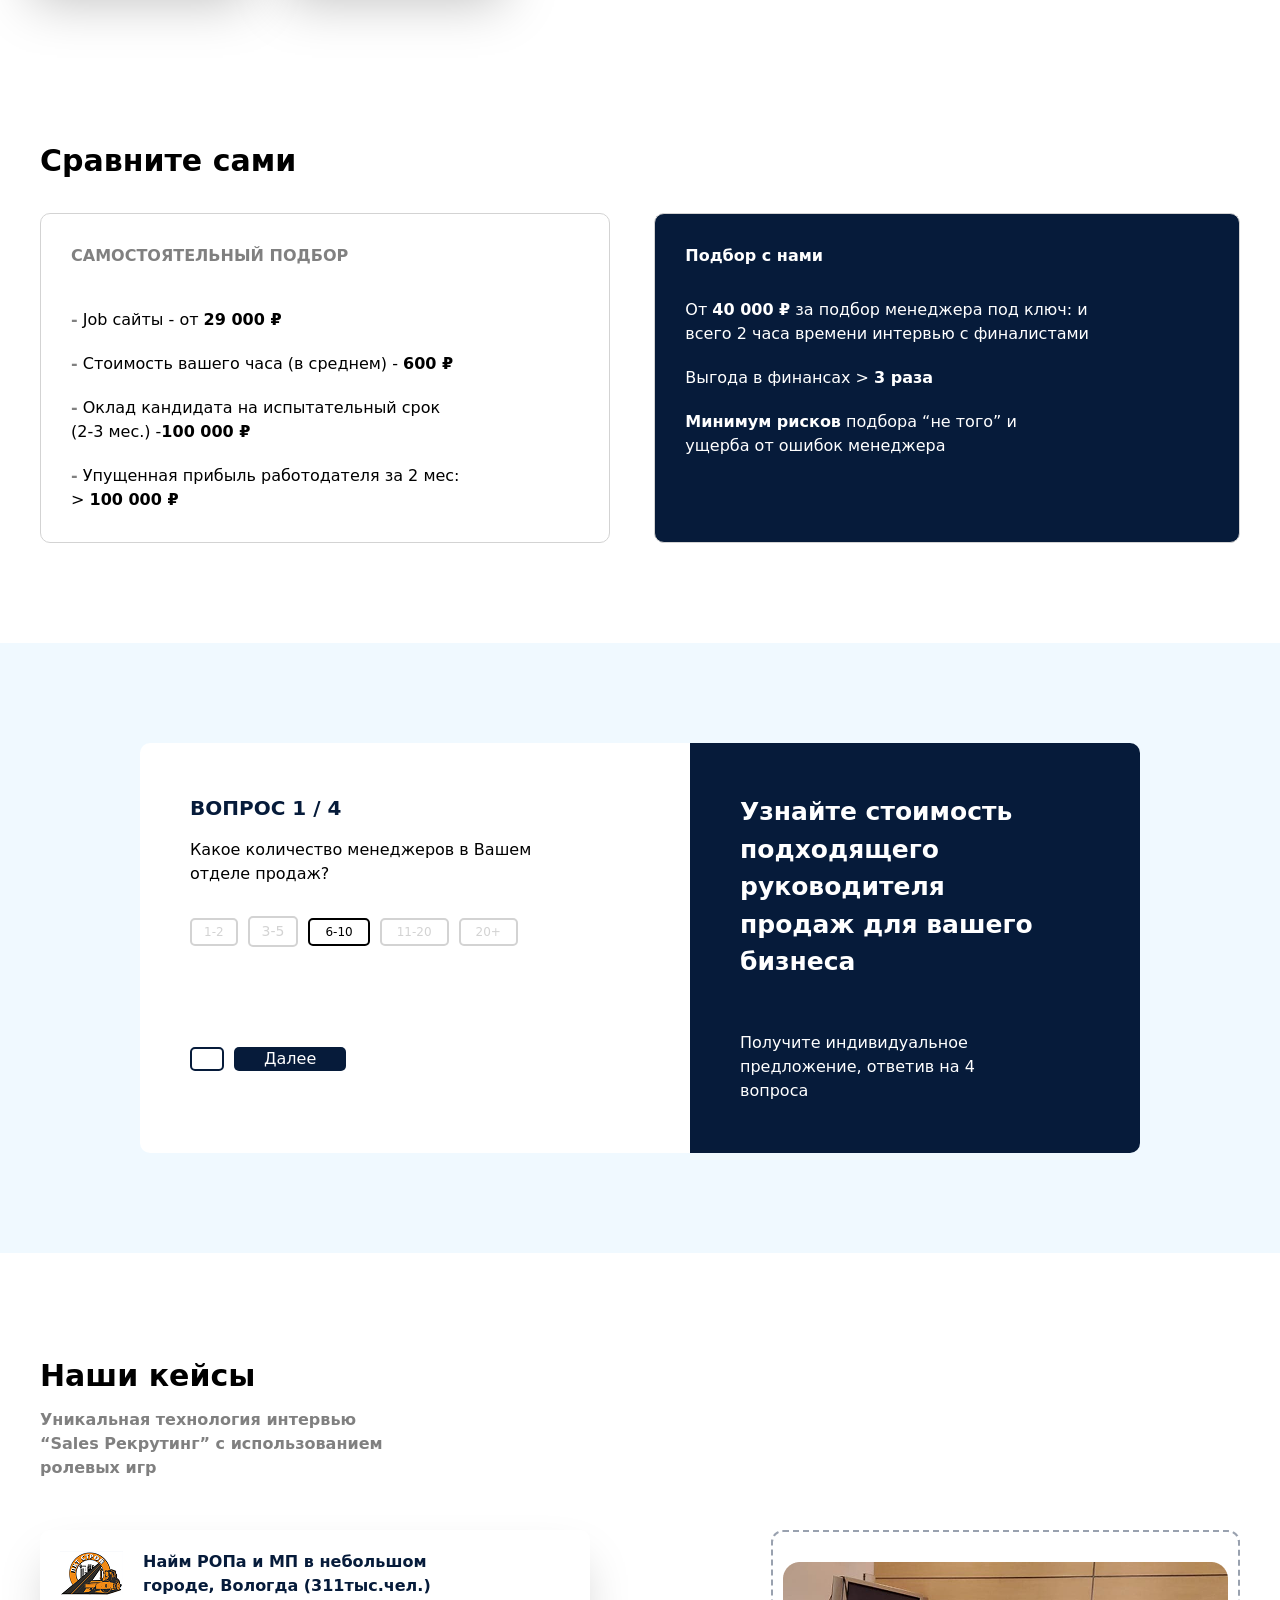
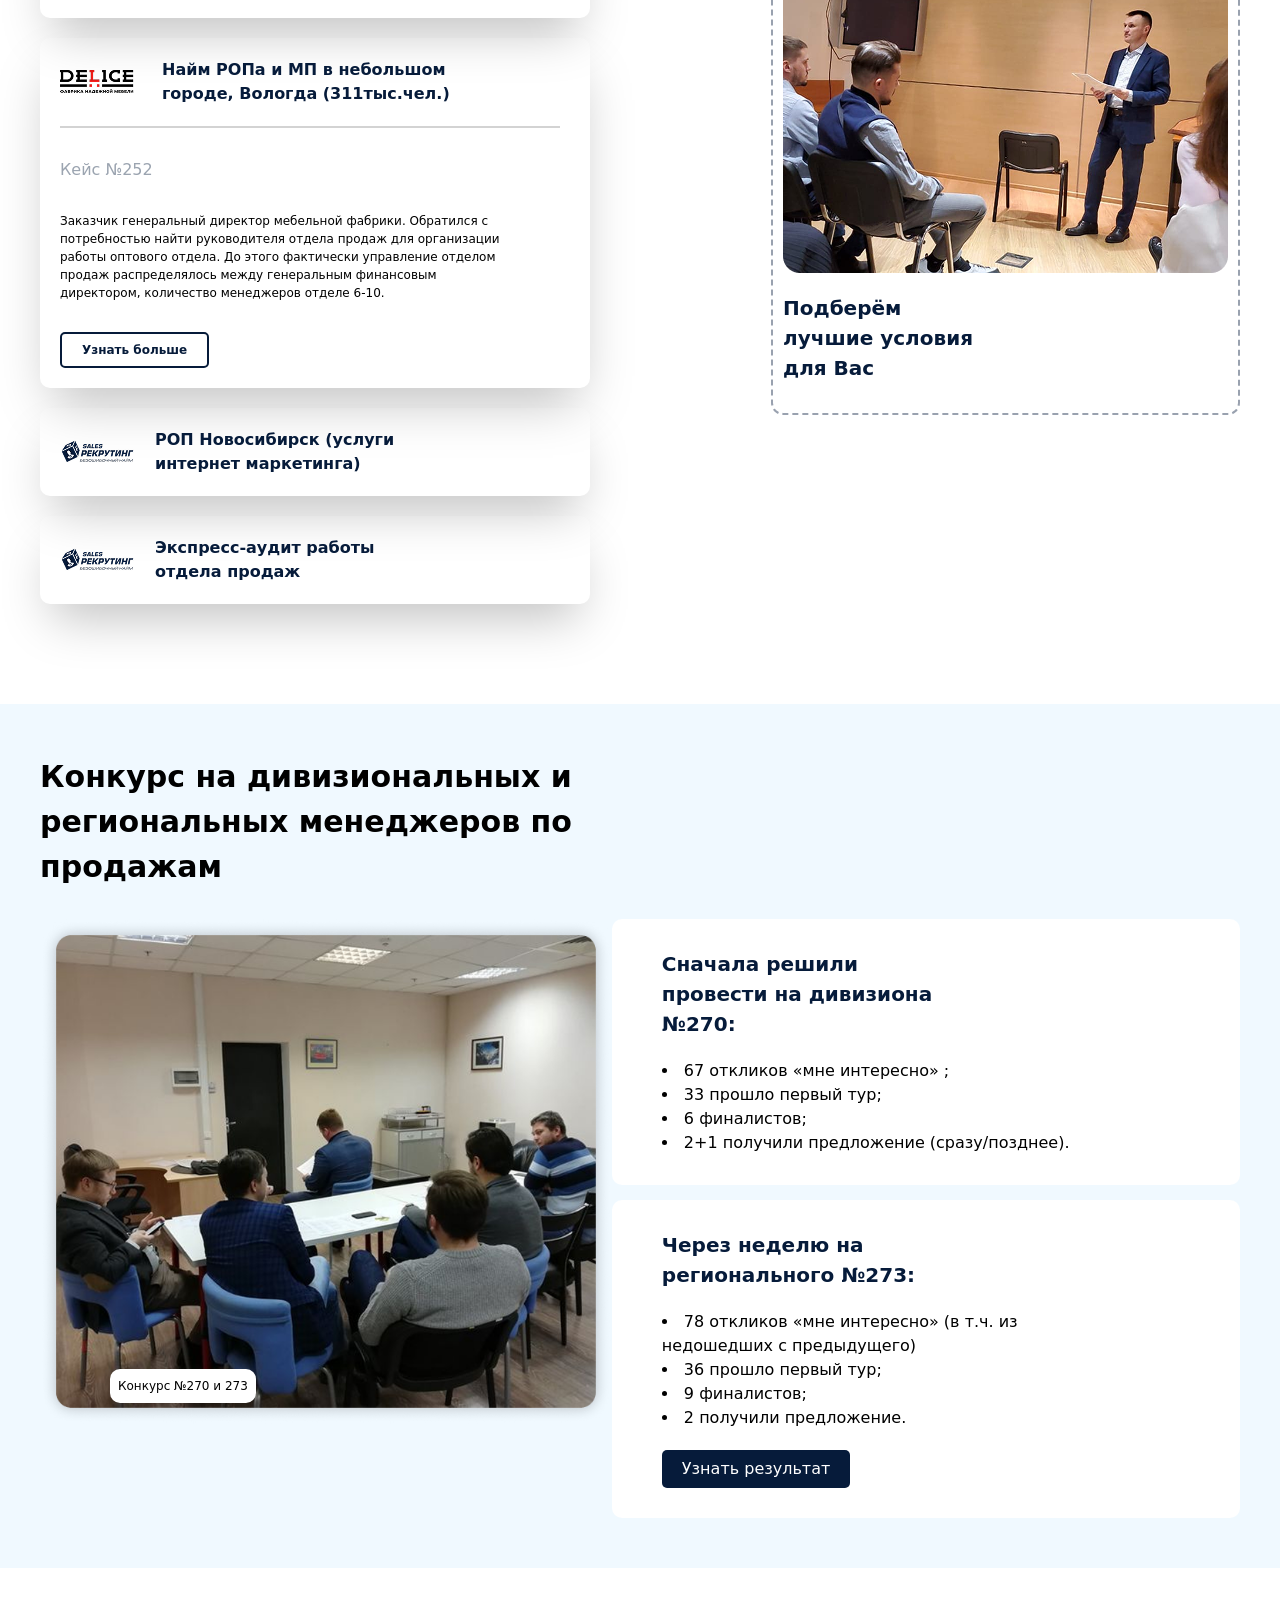
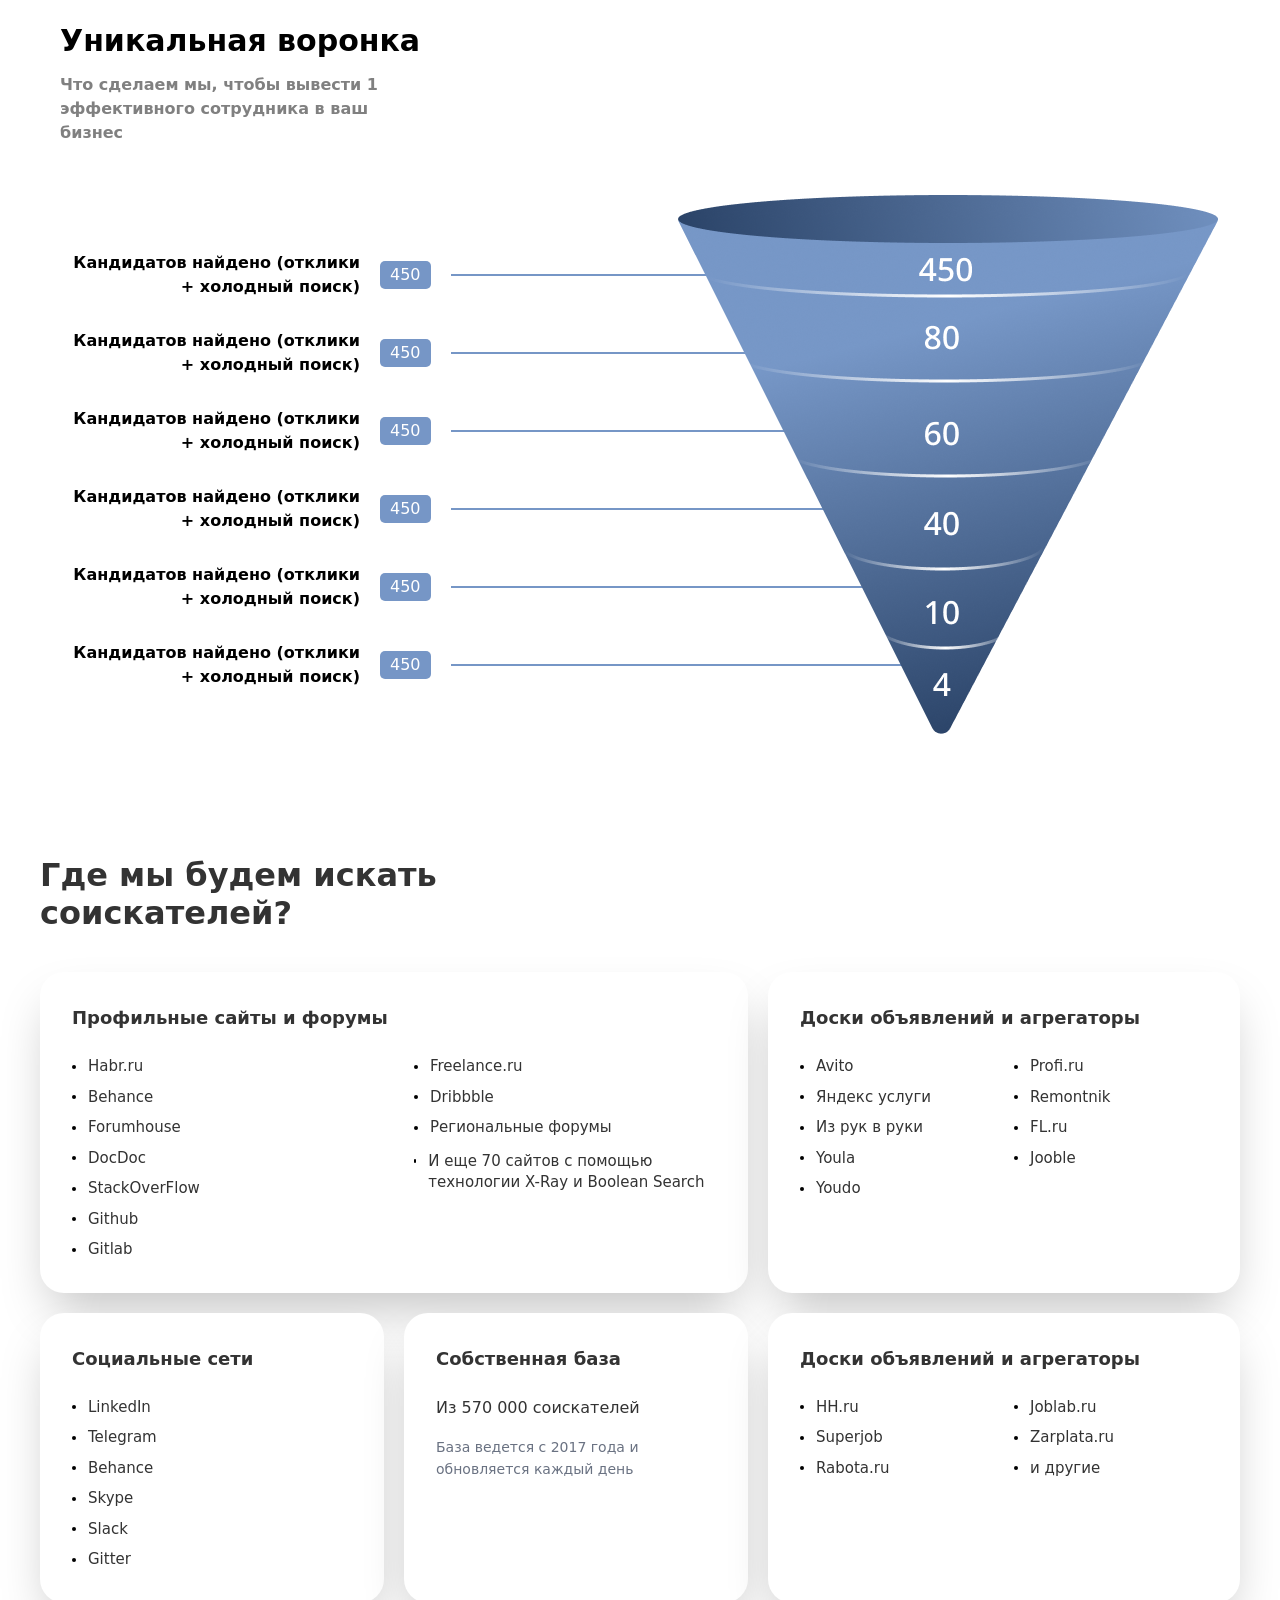
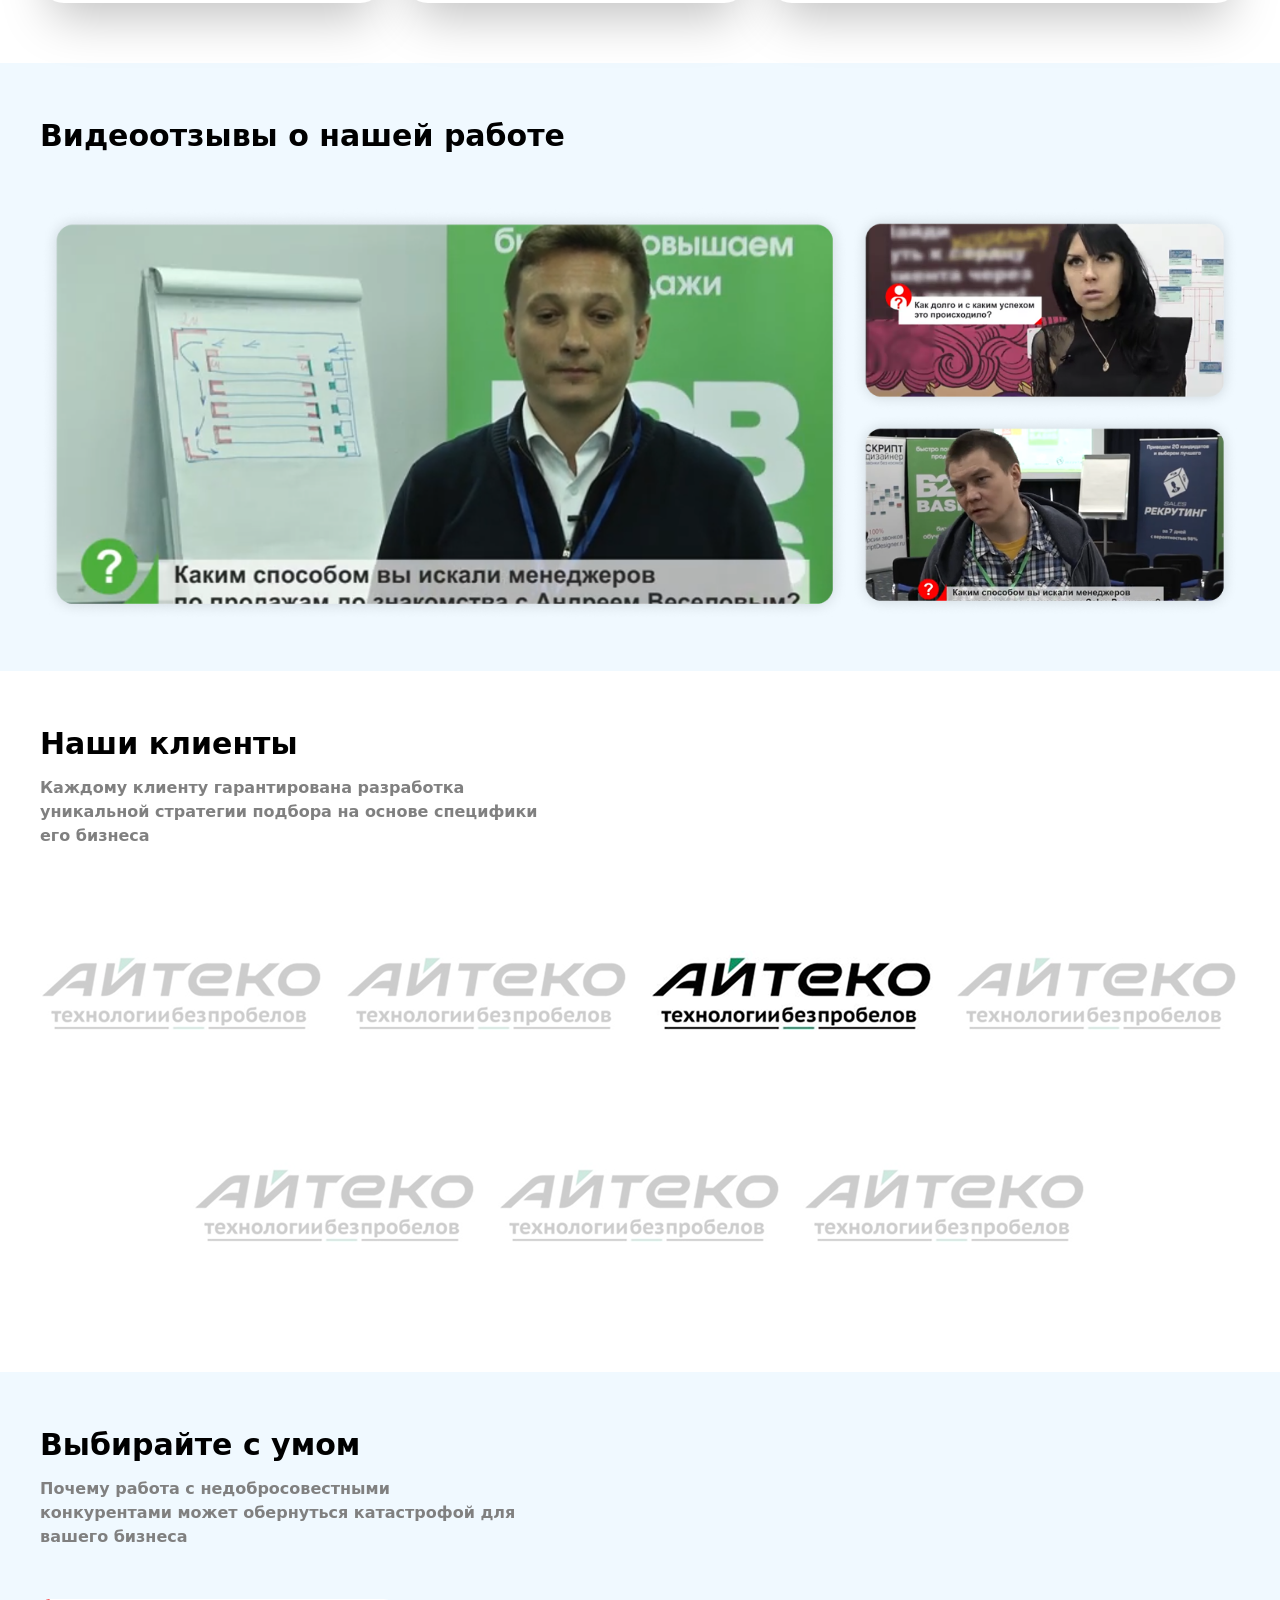
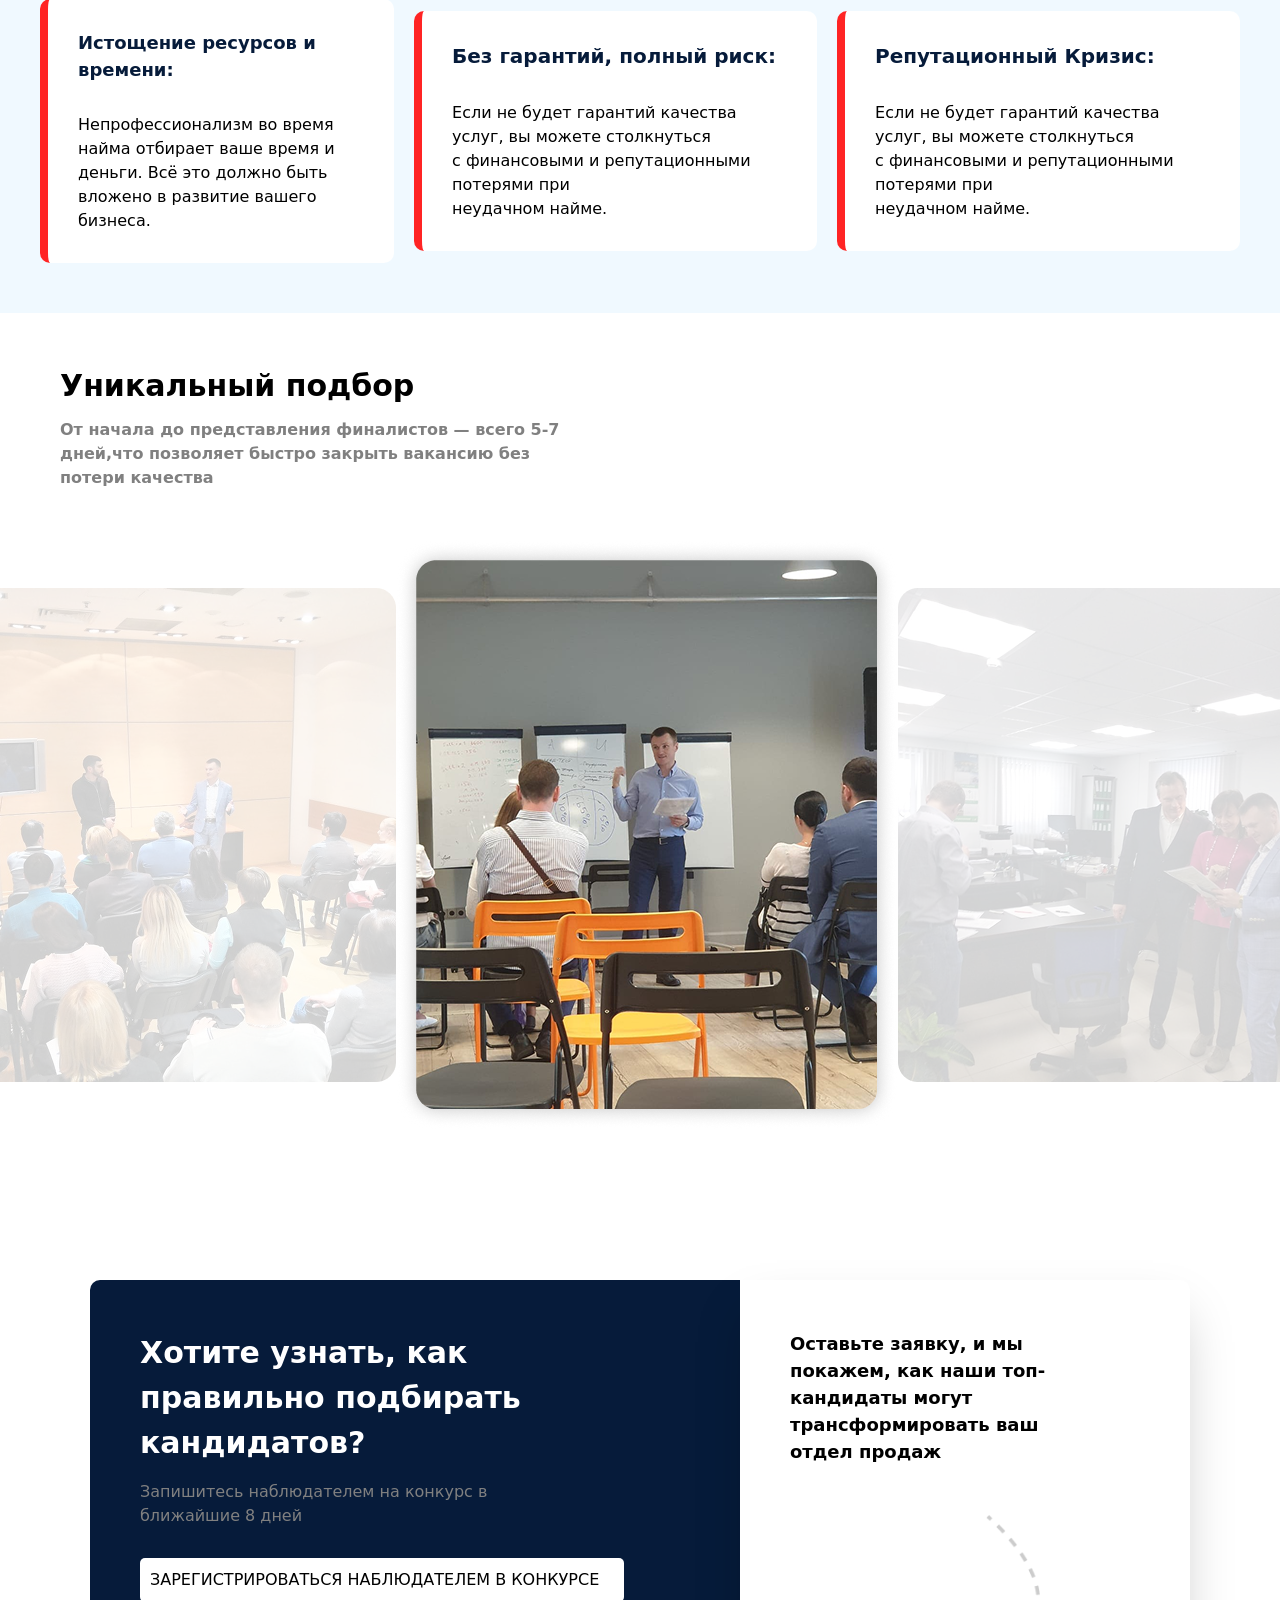
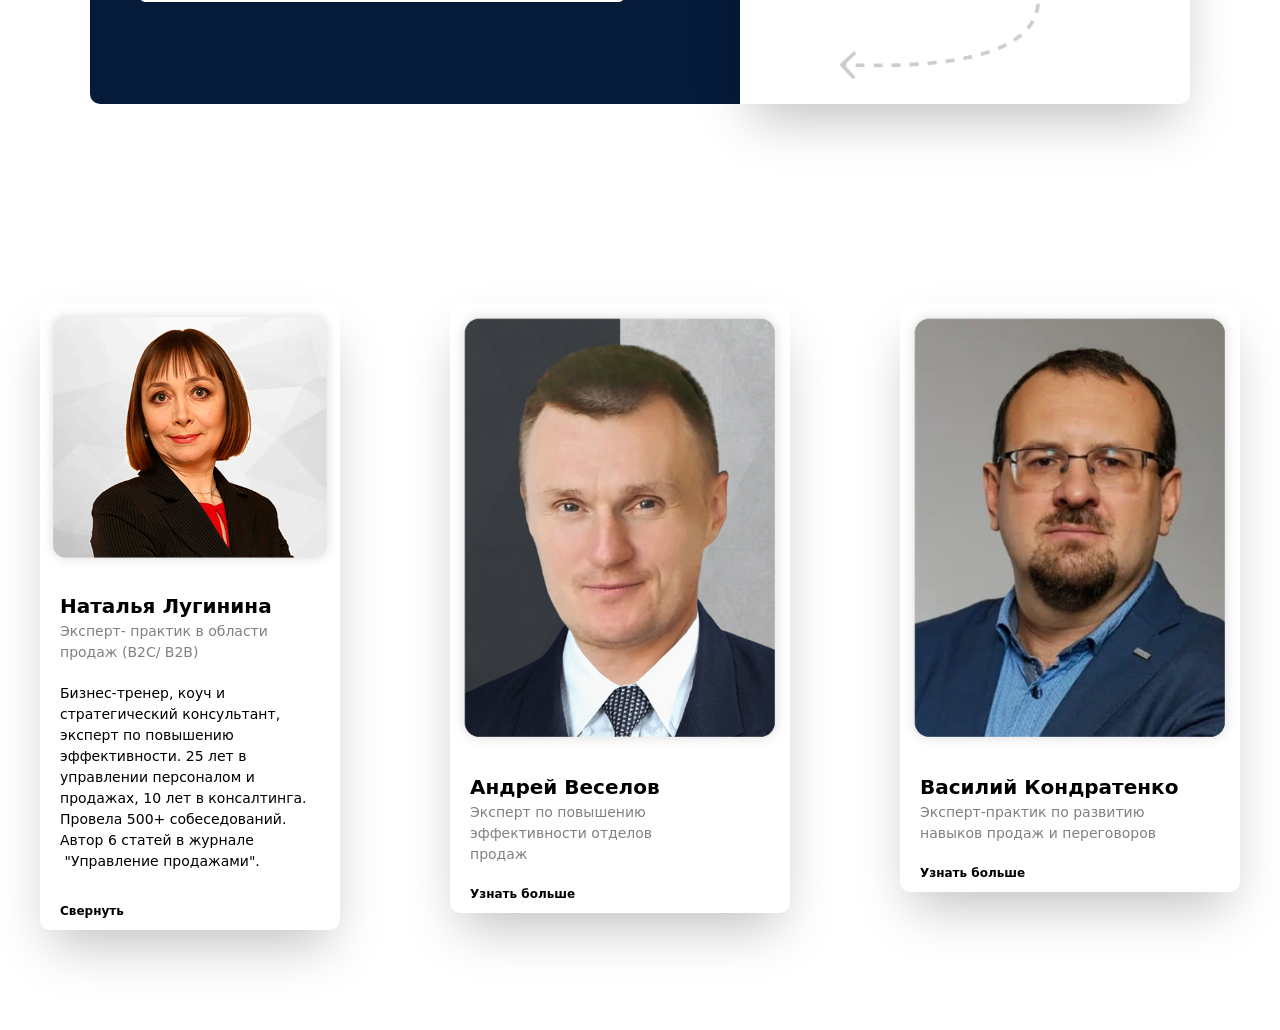
==== commit b4ee8035: "14  commit" ====
--- a/index.html
+++ b/index.html
@@ -868,4 +868,80 @@
         <img src="src/Vector 2.png" class="lg:hidden" alt="" />
       </nav>
     </div>
+  </section>
+  <section
+    class="max-w-300 m-auto flex flex-col gap-[30px] lg:flex-row lg:justify-between items-start lg:p-[100px_0] p-[50px_20px]">
+    <div class="flex flex-col gap-[20px] items-start shadow-2xl rounded-[10px] pb-[10px] hidden lg:flex">
+      <img class="lg:w-[300px]" src="./src/Rectangle52.png" alt="" />
+      <nav class="flex flex-col ml-[20px]">
+        <h1 class="font-bold text-[20px]">Наталья Лугинина</h1>
+        <p class="text-[gray] lg:w-[240px] lg:text-[14px]">
+          Эксперт- практик в области продаж (B2C/ B2В)
+        </p>
+      </nav>
+      <nav class="flex flex-col gap-[30px] ml-[20px]">
+        <p class="lg:text-[14px] lg:w-[260px]">
+          Бизнес-тренер, коуч и стратегический консультант, эксперт по
+          повышению эффективности. 25 лет в управлении персоналом и продажах,
+          10 лет в консалтинга. Провела 500+ собеседований. Автор 6 статей в
+          журнале  "Управление продажами".
+        </p>
+        <p class="font-bold lg:text-[12px]">
+          Свернуть
+          <i class="fa-solid fa-angle-down"></i>
+        </p>
+      </nav>
+    </div>
+    <div class="flex flex-col gap-[20px] items-start shadow-2xl rounded-[10px] pb-[10px]">
+      <img class="lg:w-[340px]" src="./src/Rectangle54.png" alt="" />
+      <nav class="flex flex-col ml-[20px]">
+        <h1 class="font-bold text-[20px]">Андрей Веселов</h1>
+        <p class="text-[gray] lg:w-[240px] lg:text-[14px]">
+          Эксперт по повышению эффективности отделов продаж
+        </p>
+      </nav>
+      <p class="font-bold lg:text-[12px] ml-[20px]">
+        Узнать больше
+        <i class="fa-solid fa-angle-up"></i>
+      </p>
+    </div>
+    <div class="flex flex-col gap-[20px] items-start shadow-2xl rounded-[10px] pb-[10px] hidden lg:flex">
+      <img class="lg:w-[340px]" src="./src/Rectangle56.png" alt="" />
+      <nav class="flex flex-col ml-[20px]">
+        <h1 class="font-bold text-[20px]">Василий Кондратенко</h1>
+        <p class="text-[gray] lg:w-[240px] lg:text-[14px]">
+          Эксперт-практик по развитию навыков продаж и переговоров
+        </p>
+      </nav>
+      <p class="font-bold lg:text-[12px] ml-[20px]">
+        Узнать больше
+        <i class="fa-solid fa-angle-up"></i>
+      </p>
+    </div>
+    <div class="flex flex-col gap-[20px] items-start shadow-2xl rounded-[10px] pb-[10px] lg:hidden">
+      <img class="lg:w-[340px]" src="./src/Rectangle54.png" alt="" />
+      <nav class="flex flex-col ml-[20px]">
+        <h1 class="font-bold text-[20px]">Андрей Веселов</h1>
+        <p class="text-[gray] lg:w-[240px] lg:text-[14px]">
+          Эксперт по повышению эффективности отделов продаж
+        </p>
+      </nav>
+      <p class="font-bold lg:text-[12px] ml-[20px]">
+        Узнать больше
+        <i class="fa-solid fa-angle-up"></i>
+      </p>
+    </div>
+    <div class="flex flex-col gap-[20px] items-start shadow-2xl rounded-[10px] pb-[10px] lg:hidden">
+      <img class="lg:w-[340px]" src="./src/Rectangle54.png" alt="" />
+      <nav class="flex flex-col ml-[20px]">
+        <h1 class="font-bold text-[20px]">Андрей Веселов</h1>
+        <p class="text-[gray] lg:w-[240px] lg:text-[14px]">
+          Эксперт по повышению эффективности отделов продаж
+        </p>
+      </nav>
+      <p class="font-bold lg:text-[12px] ml-[20px]">
+        Узнать больше
+        <i class="fa-solid fa-angle-up"></i>
+      </p>
+    </div>
   </section>
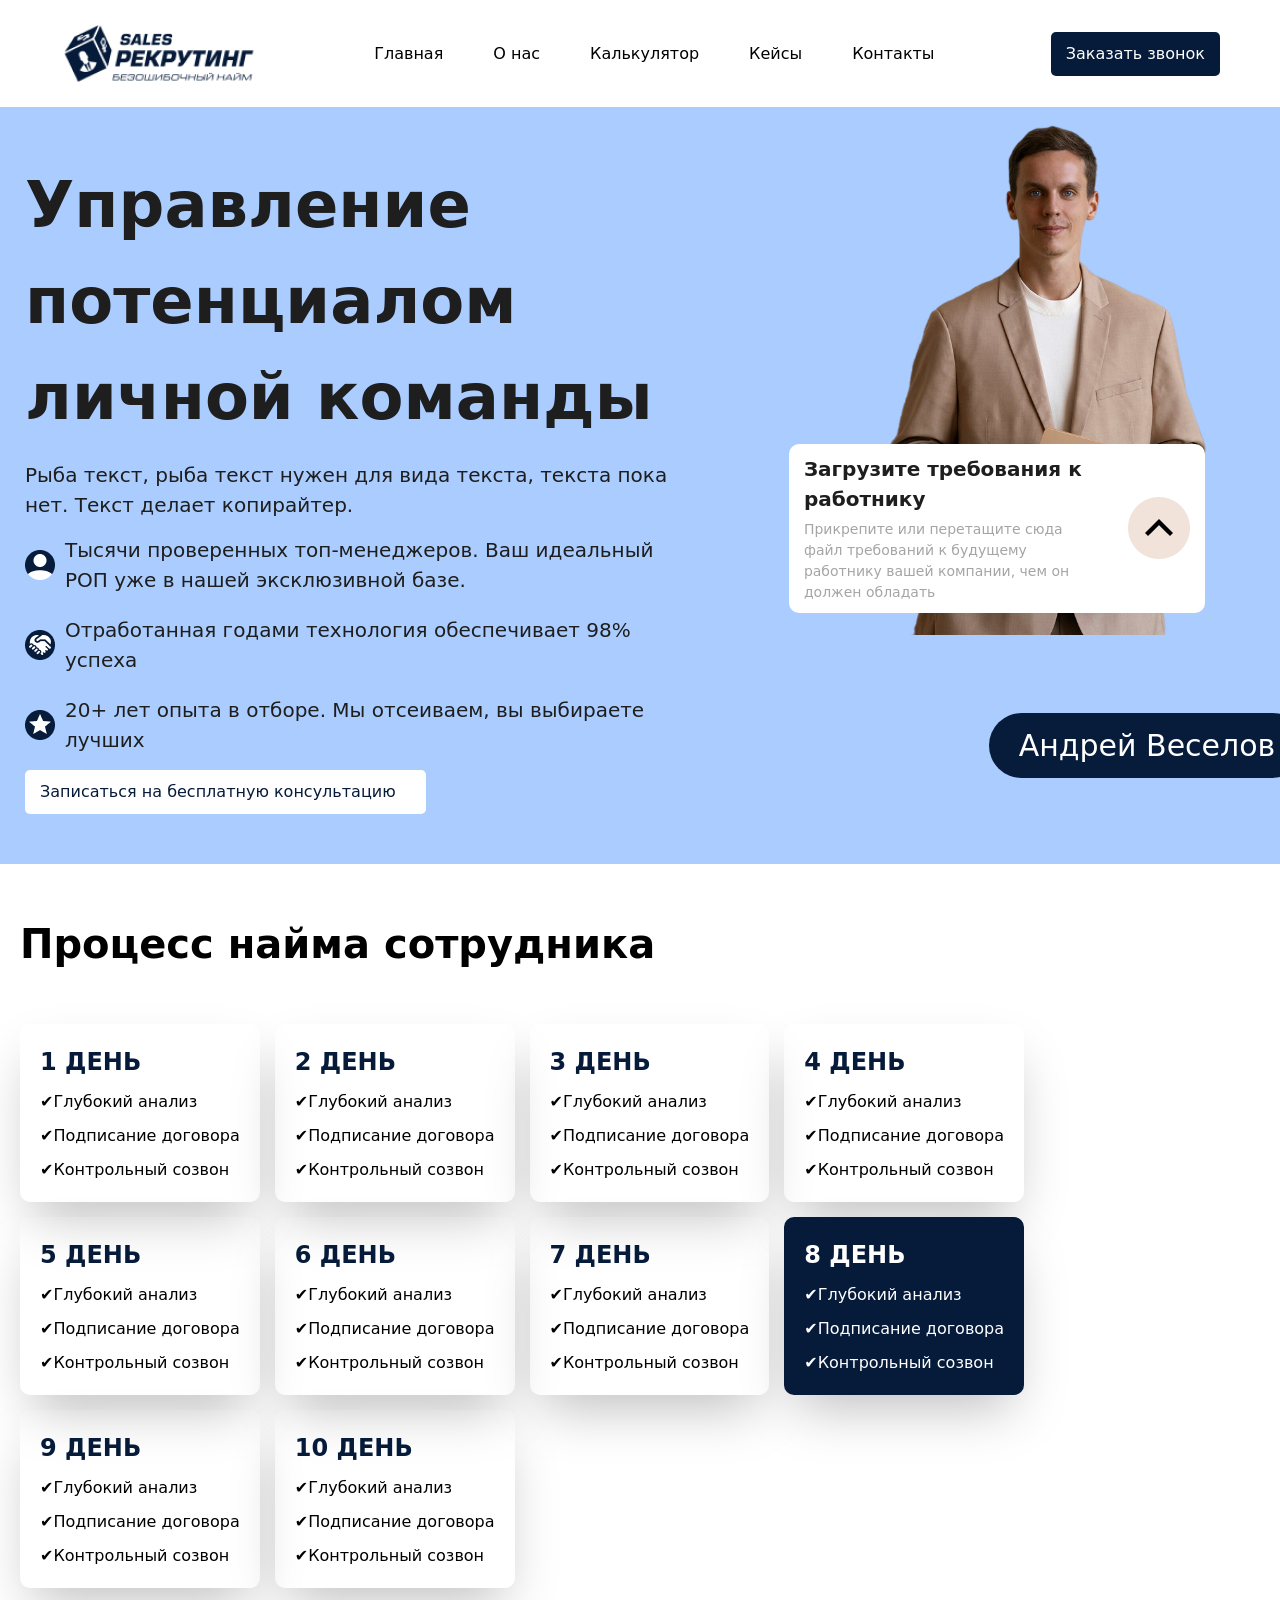
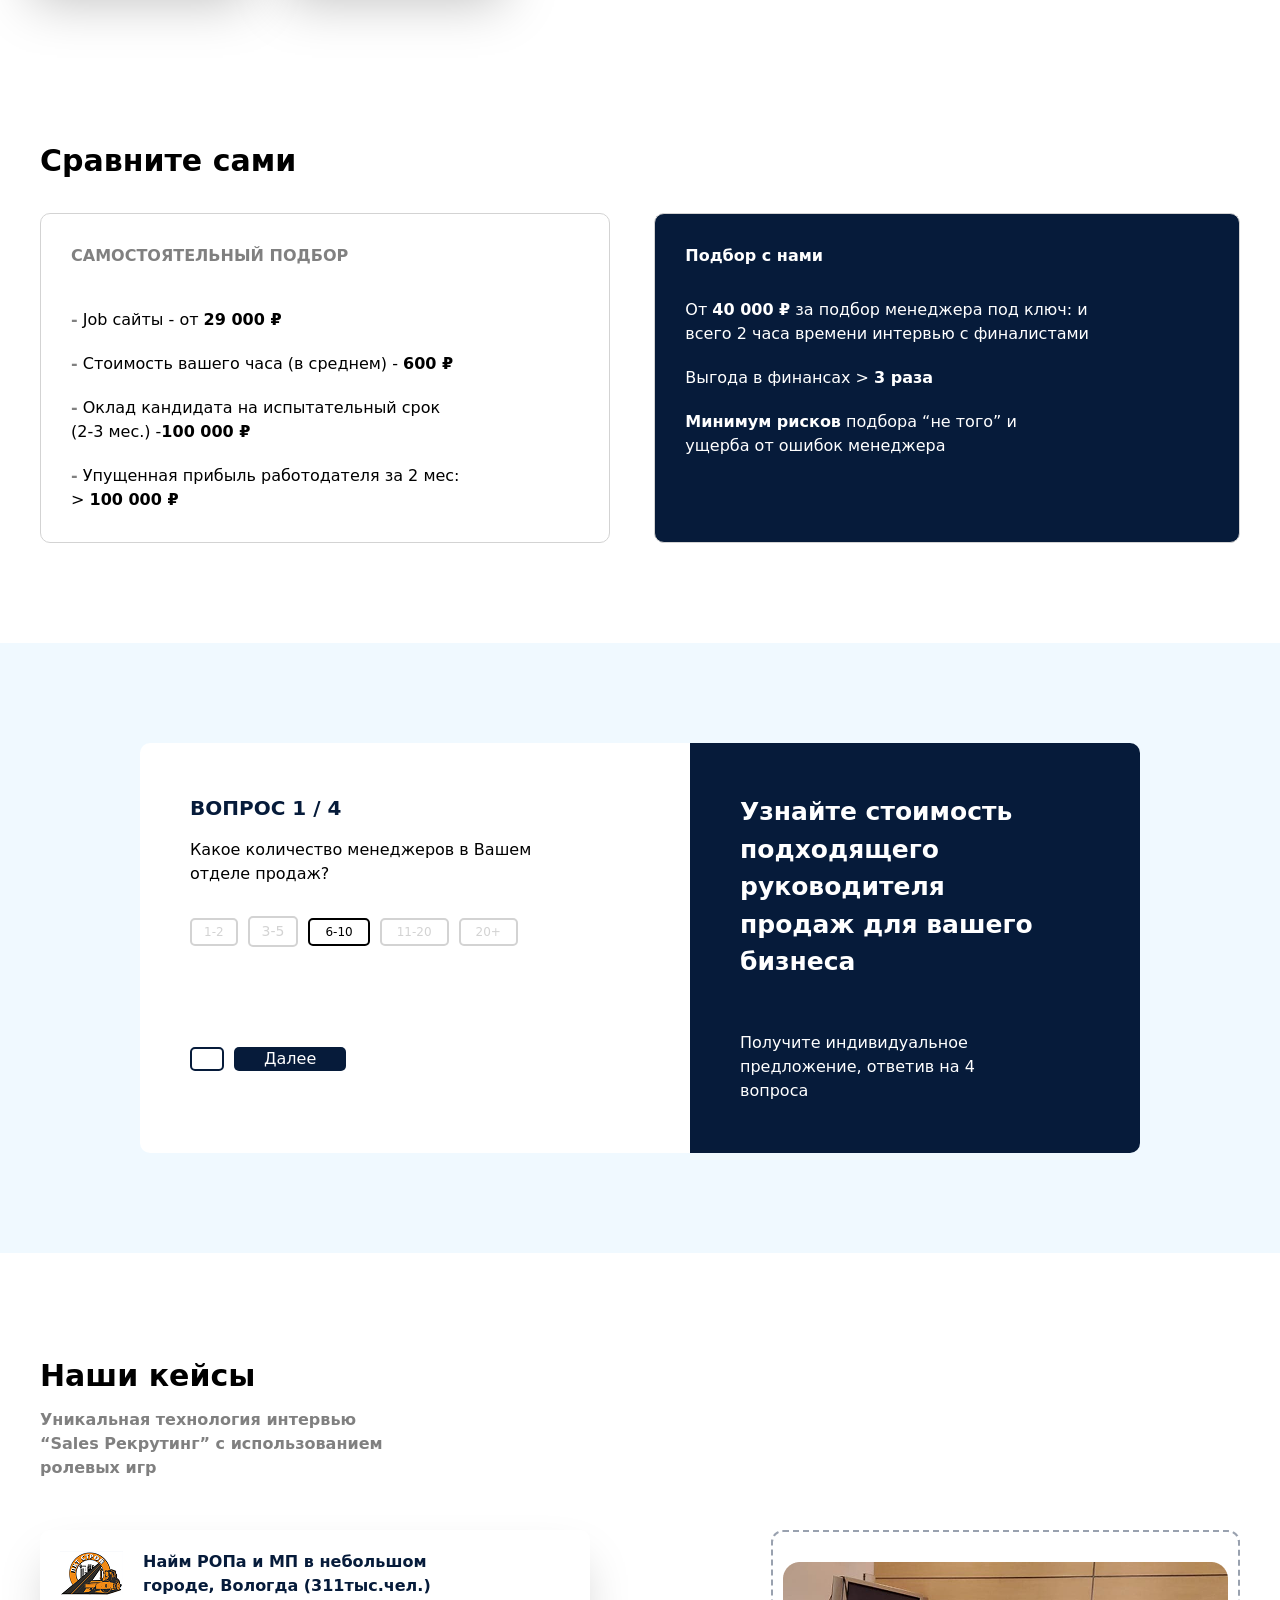
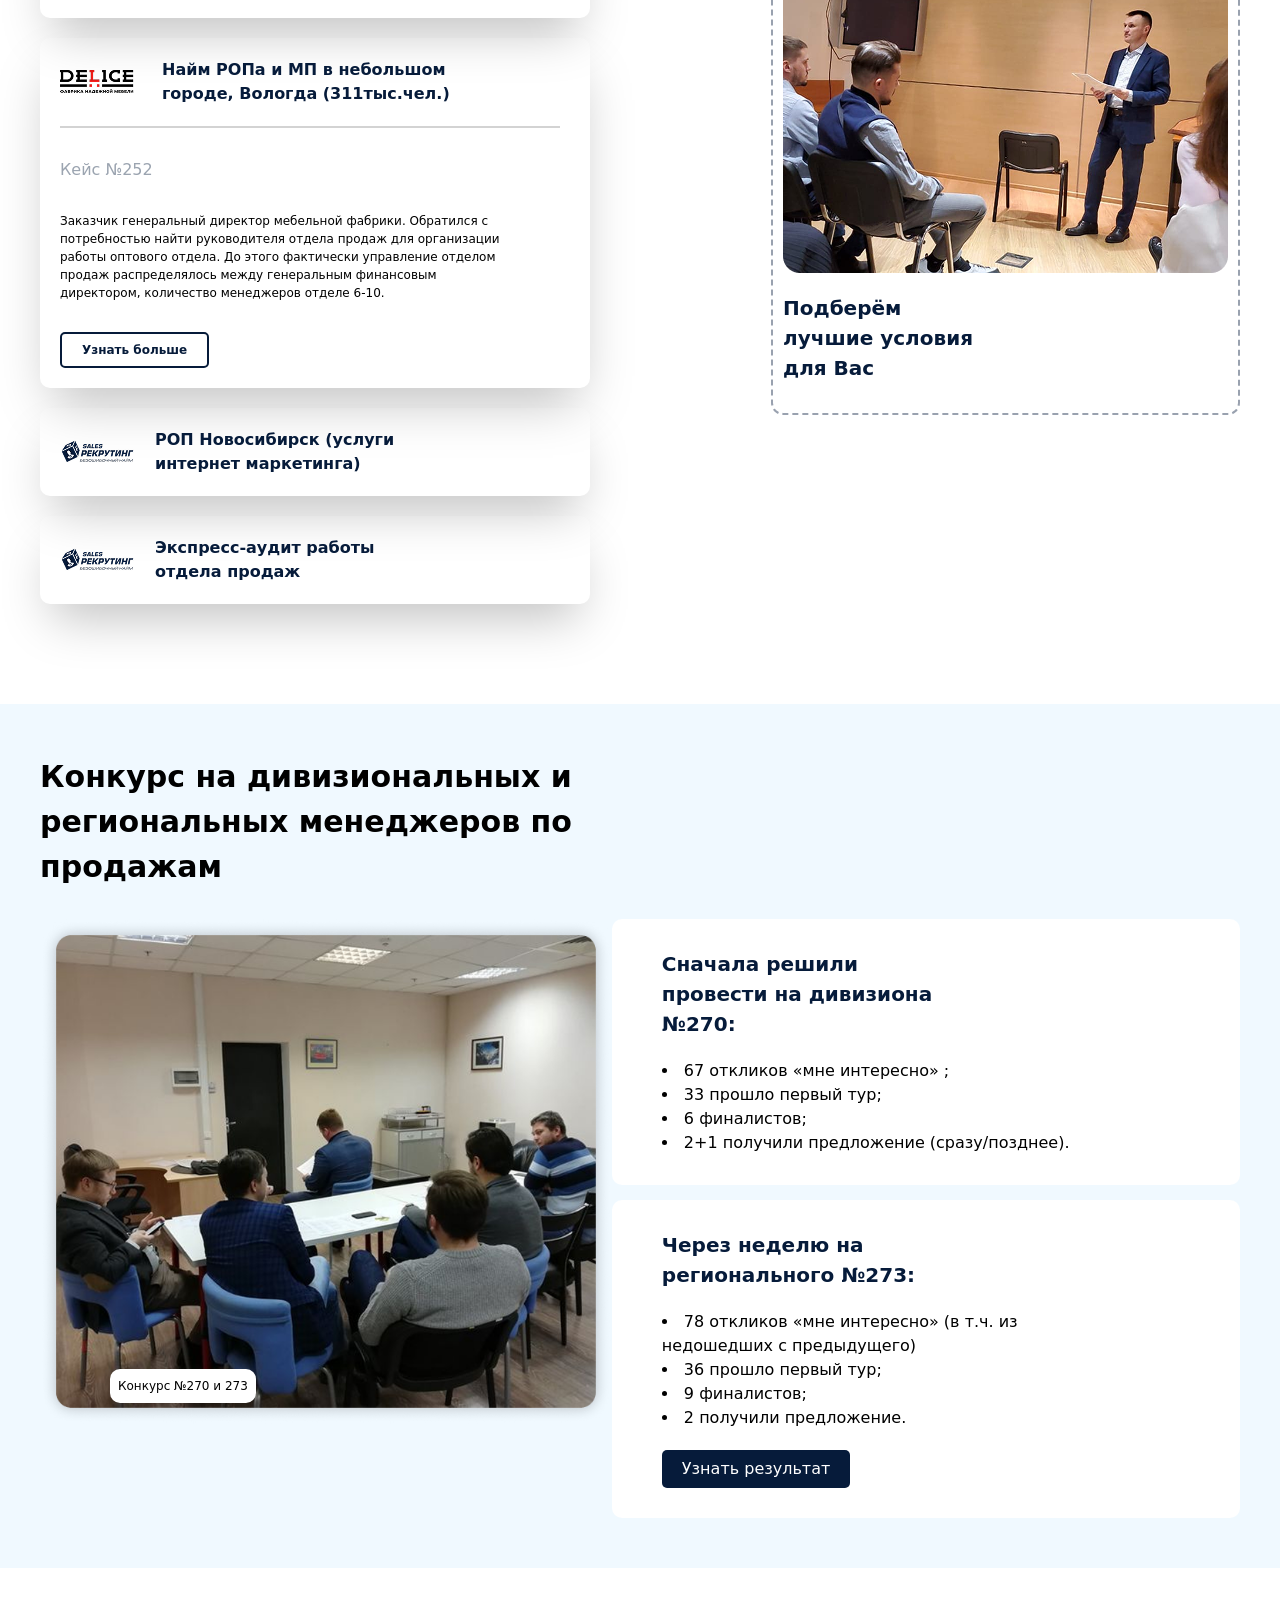
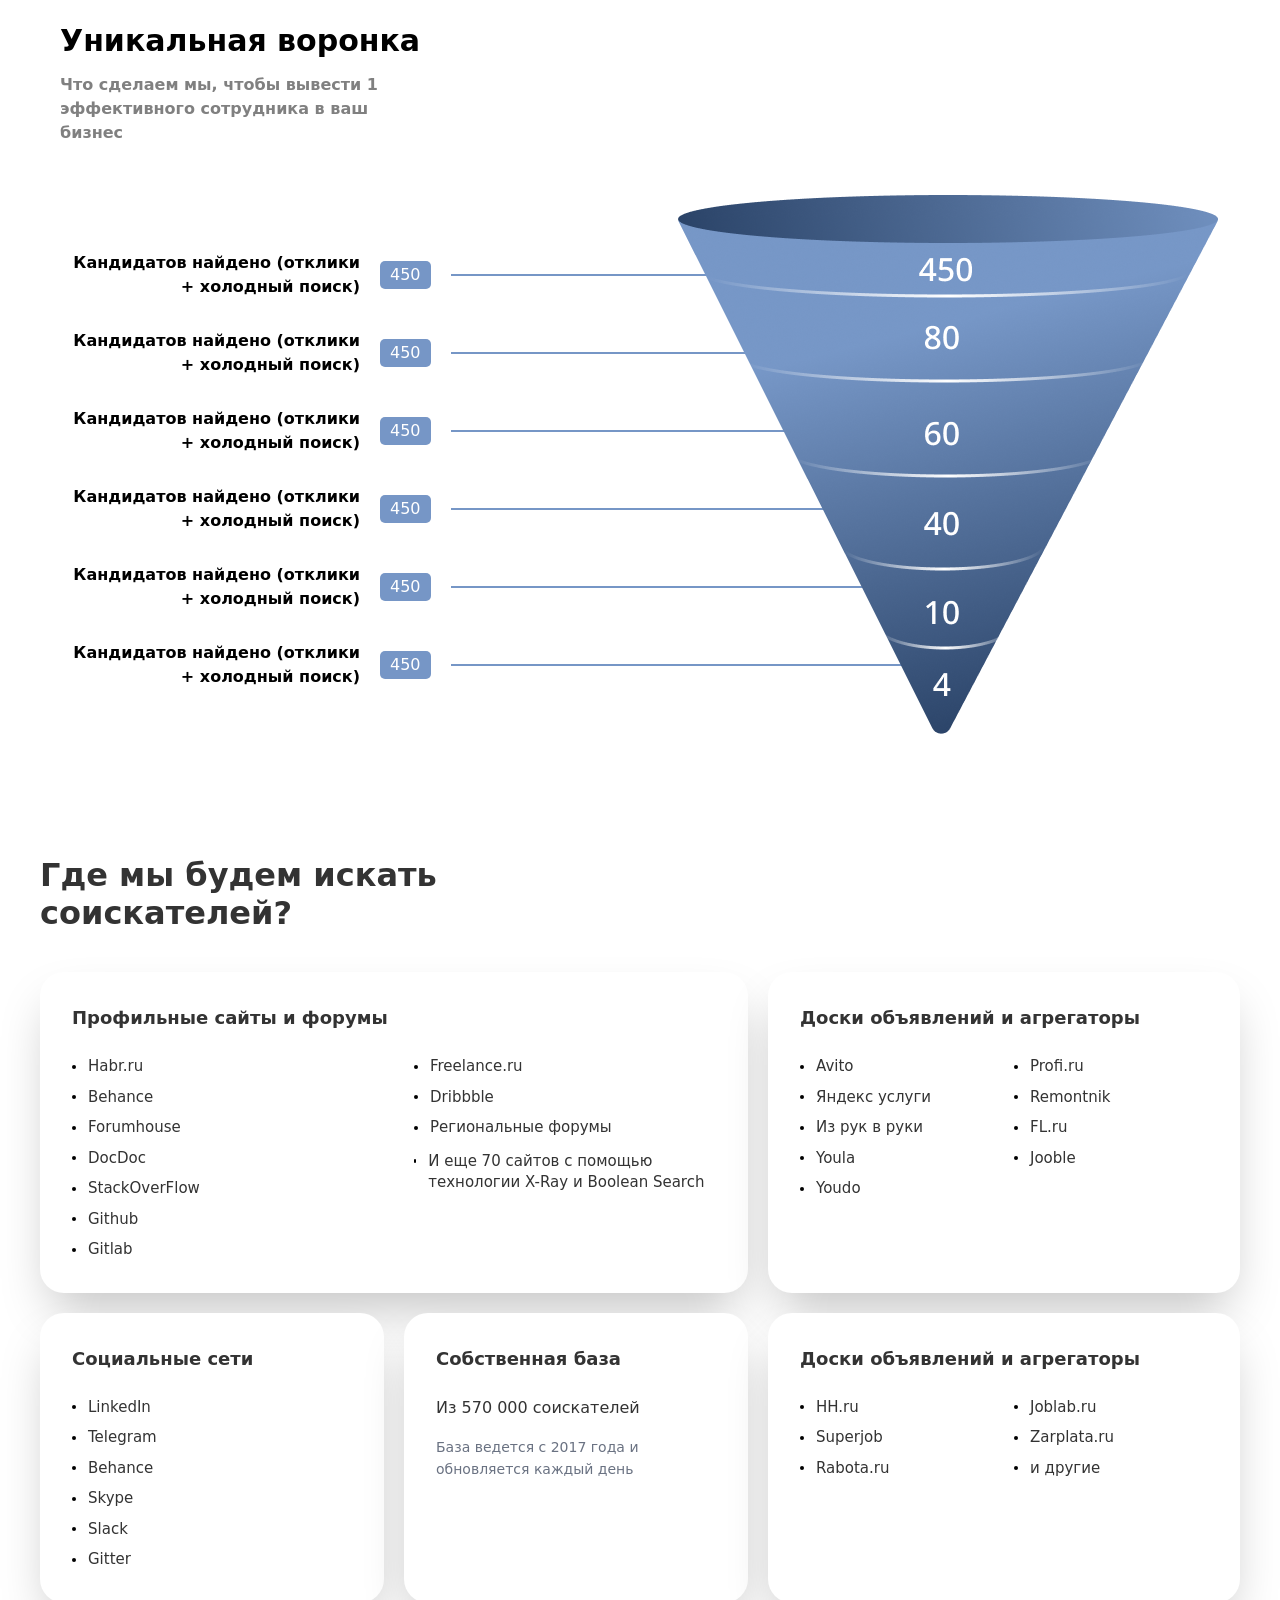
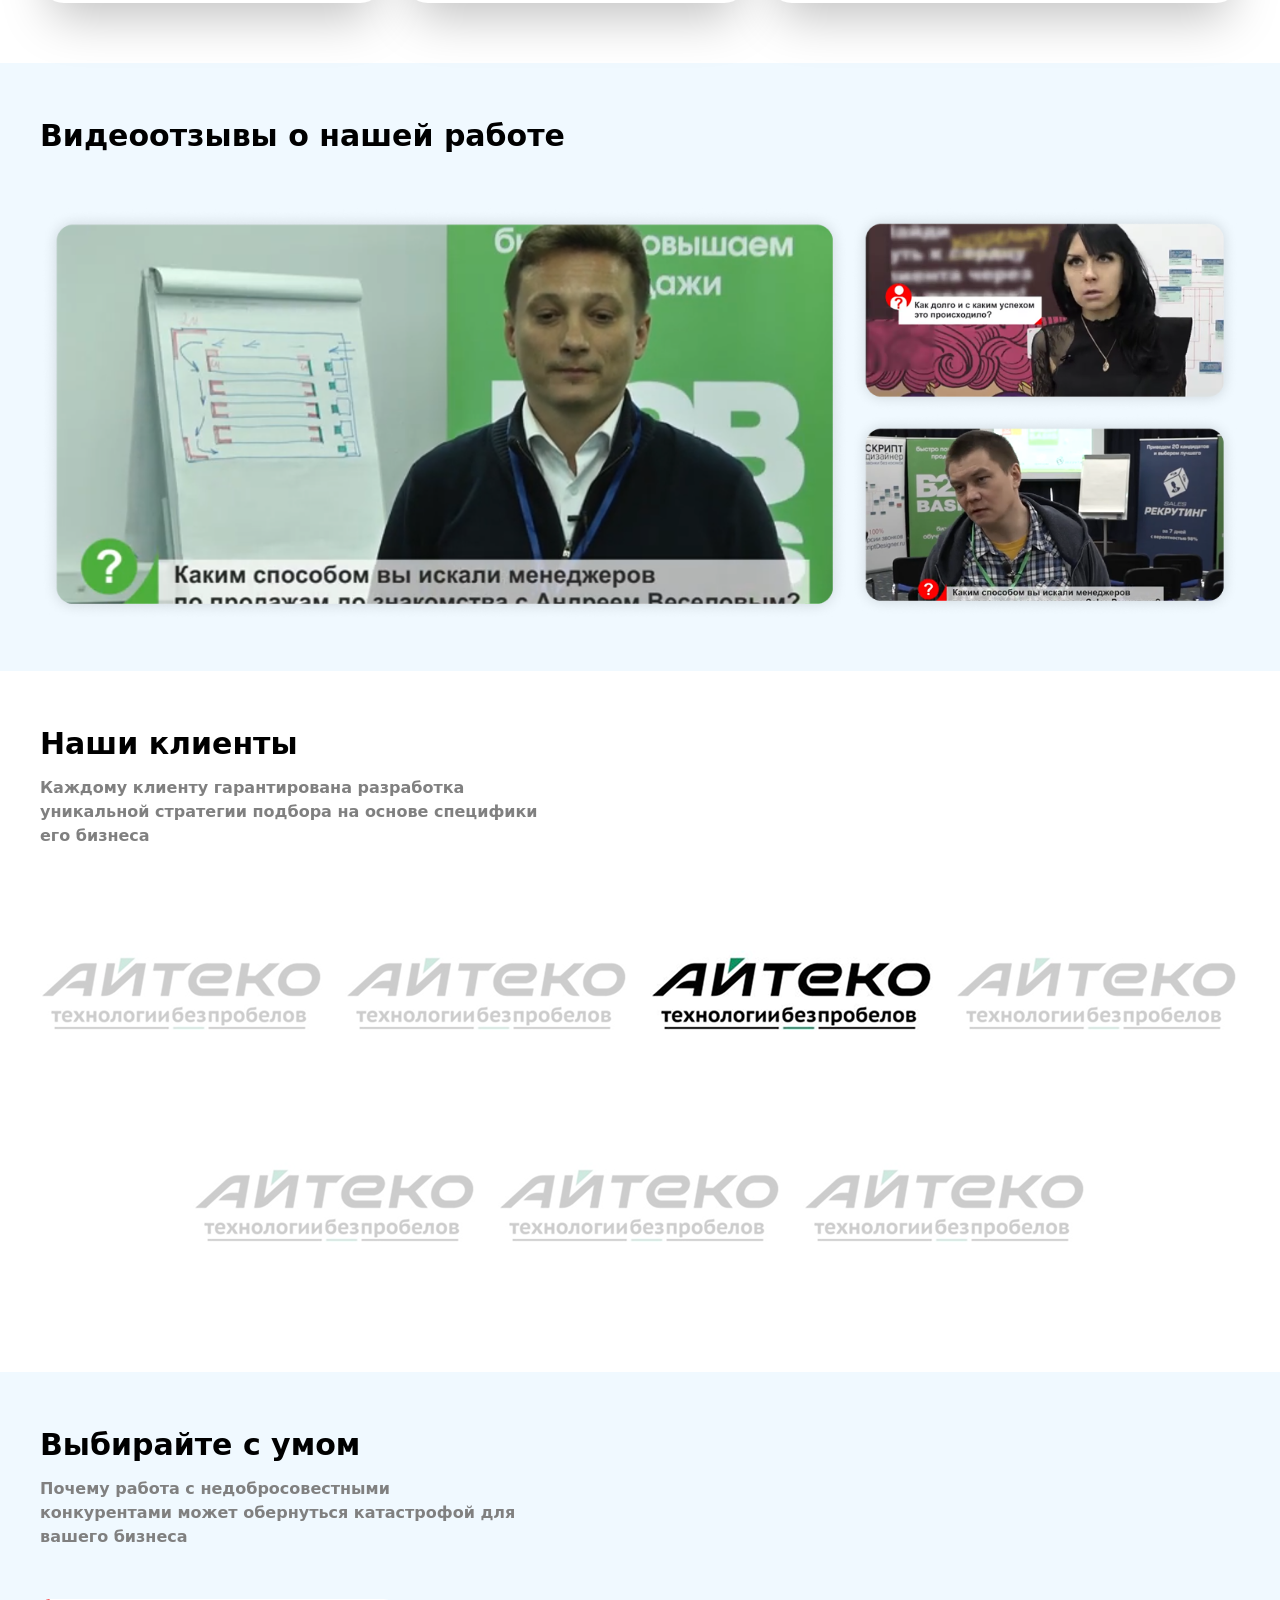
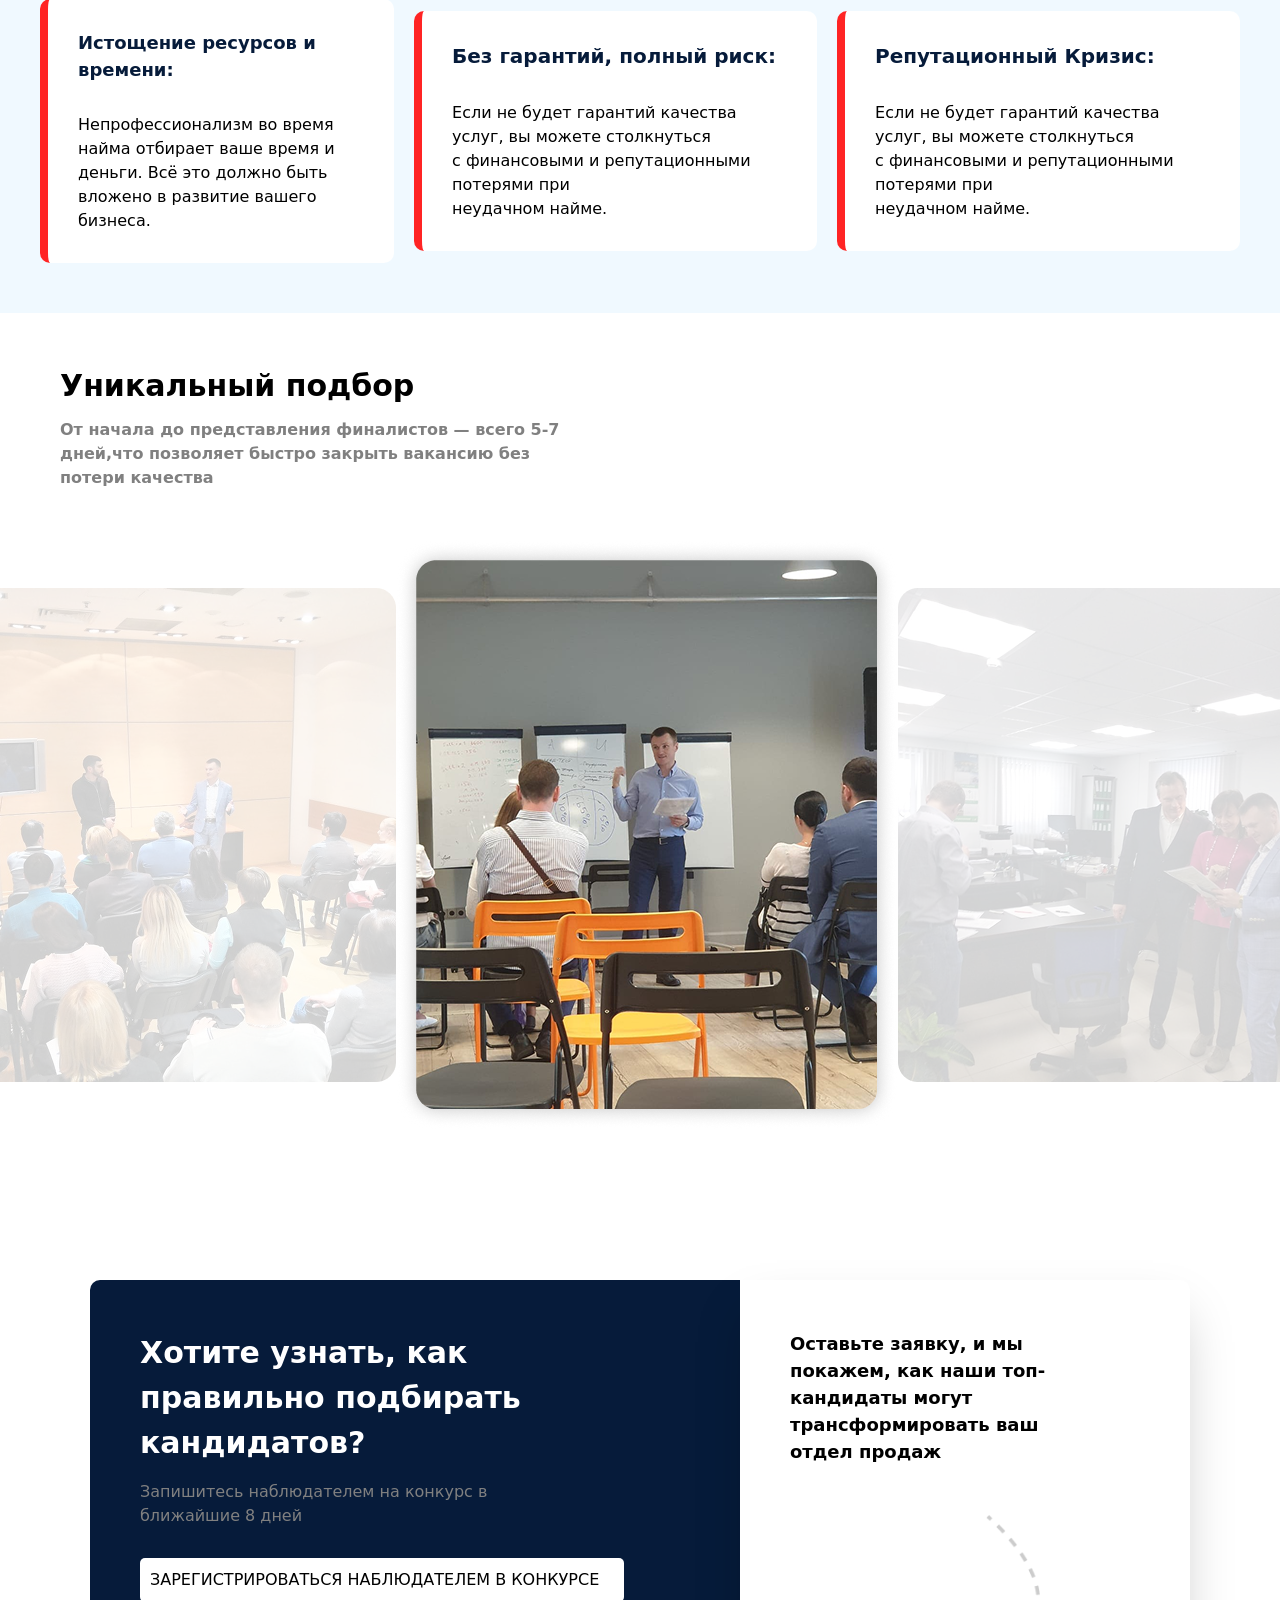
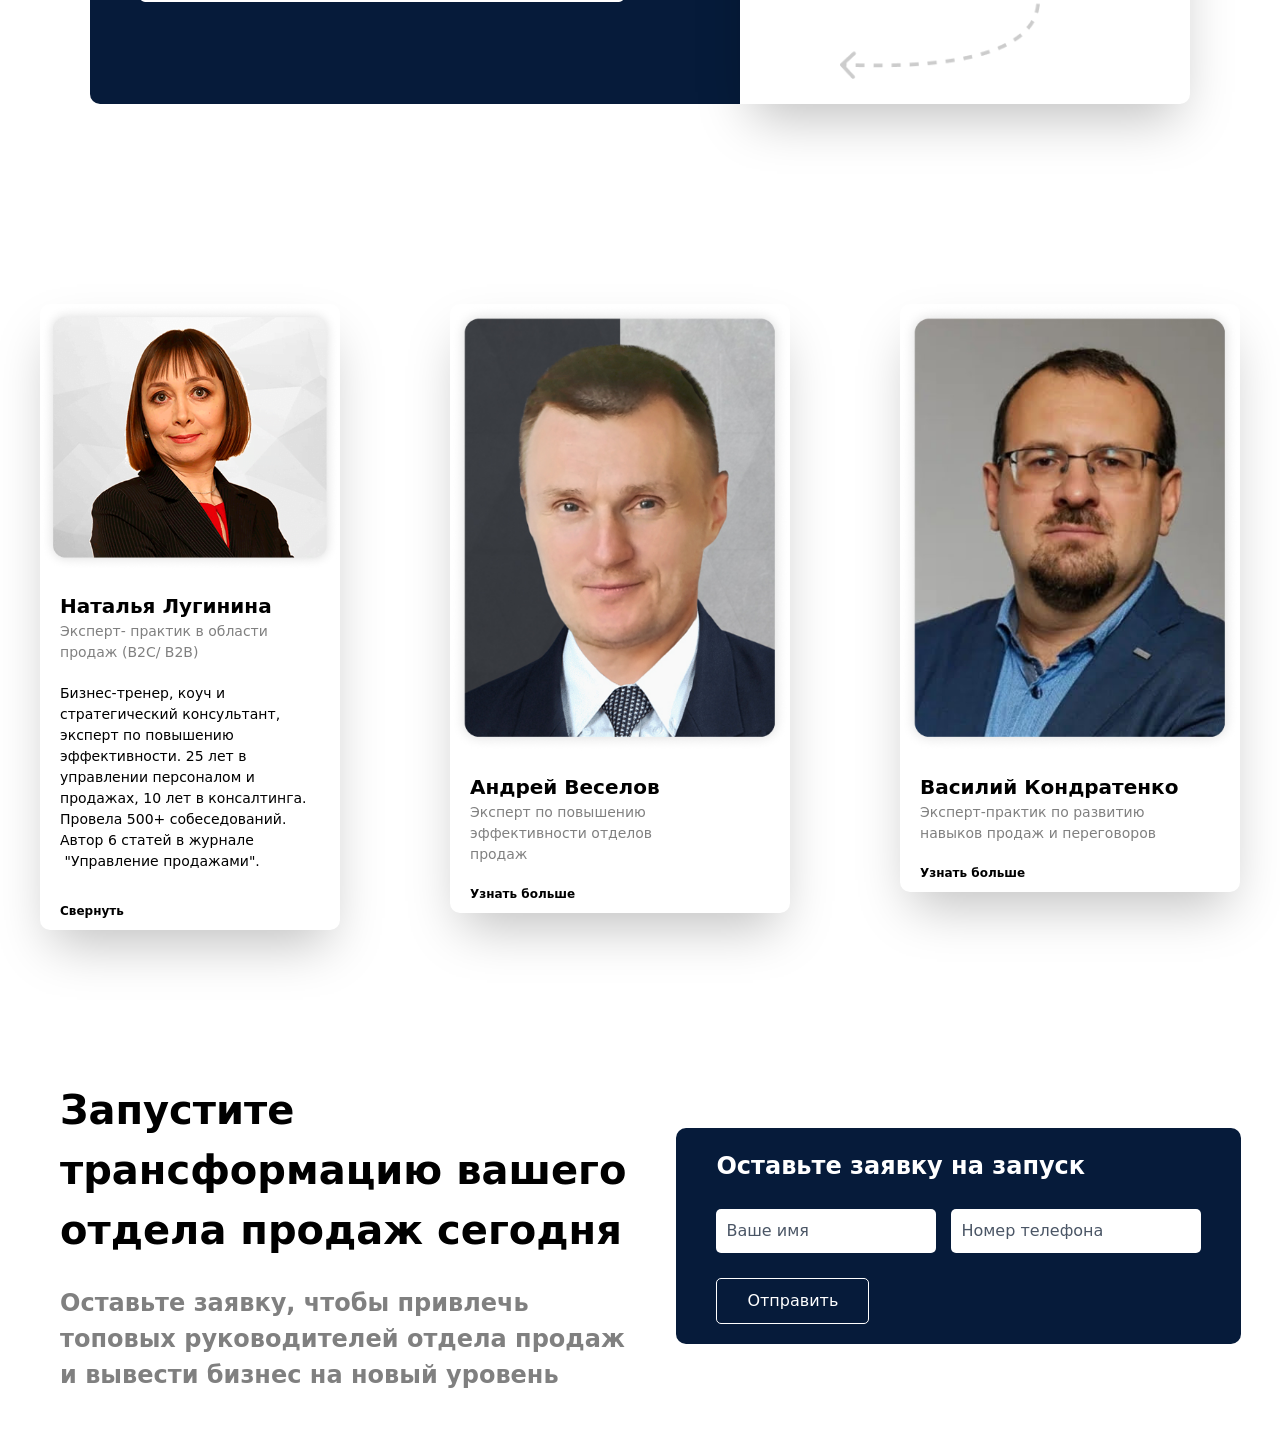
==== commit 2190e951: "15  commit" ====
--- a/index.html
+++ b/index.html
@@ -944,4 +944,30 @@
         <i class="fa-solid fa-angle-up"></i>
       </p>
     </div>
-  </section>+  </section>
+  <footer class="flex flex-col lg:flex-row justify-between items-center max-w-300 m-auto p-[50px_20px] gap-[50px]">
+    <aside class="flex flex-col gap-[25px] lg:w-[50%]">
+      <h1 class="lg:text-[40px] text-[32px] font-semibold">
+        Запустите трансформацию вашего отдела продаж сегодня
+      </h1>
+      <p class="text-[gray] text-[20px] lg:text-[24px] font-semibold">
+        Оставьте заявку, чтобы привлечь топовых руководителей отдела продаж и
+        вывести бизнес на новый уровень
+      </p>
+    </aside>
+    <div class="text-white bg-[#061B3A] p-[20px_40px] flex flex-col items-start gap-[25px] rounded-[10px]">
+      <h1 class="text-[24px] font-semibold">Оставьте заявку на запуск</h1>
+      <nav class="flex items-center gap-[15px] flex-col lg:flex-row">
+        <input type="text" placeholder="Ваше имя"
+          class="text-black bg-white placeholder:text-gray-600 p-[10px] rounded-[5px] outline-none" />
+        <input type="tel" placeholder="Номер телефона"
+          class="text-black bg-white placeholder:text-gray-600 p-[10px] lg:pr-[40px] rounded-[5px] outline-none" />
+      </nav>
+      <button class="border border-white p-[10px_30px] rounded-[5px]">
+        Отправить <i class="fa-solid fa-arrow-right-long"></i>
+      </button>
+    </div>
+  </footer>
+</body>
+
+</html>
